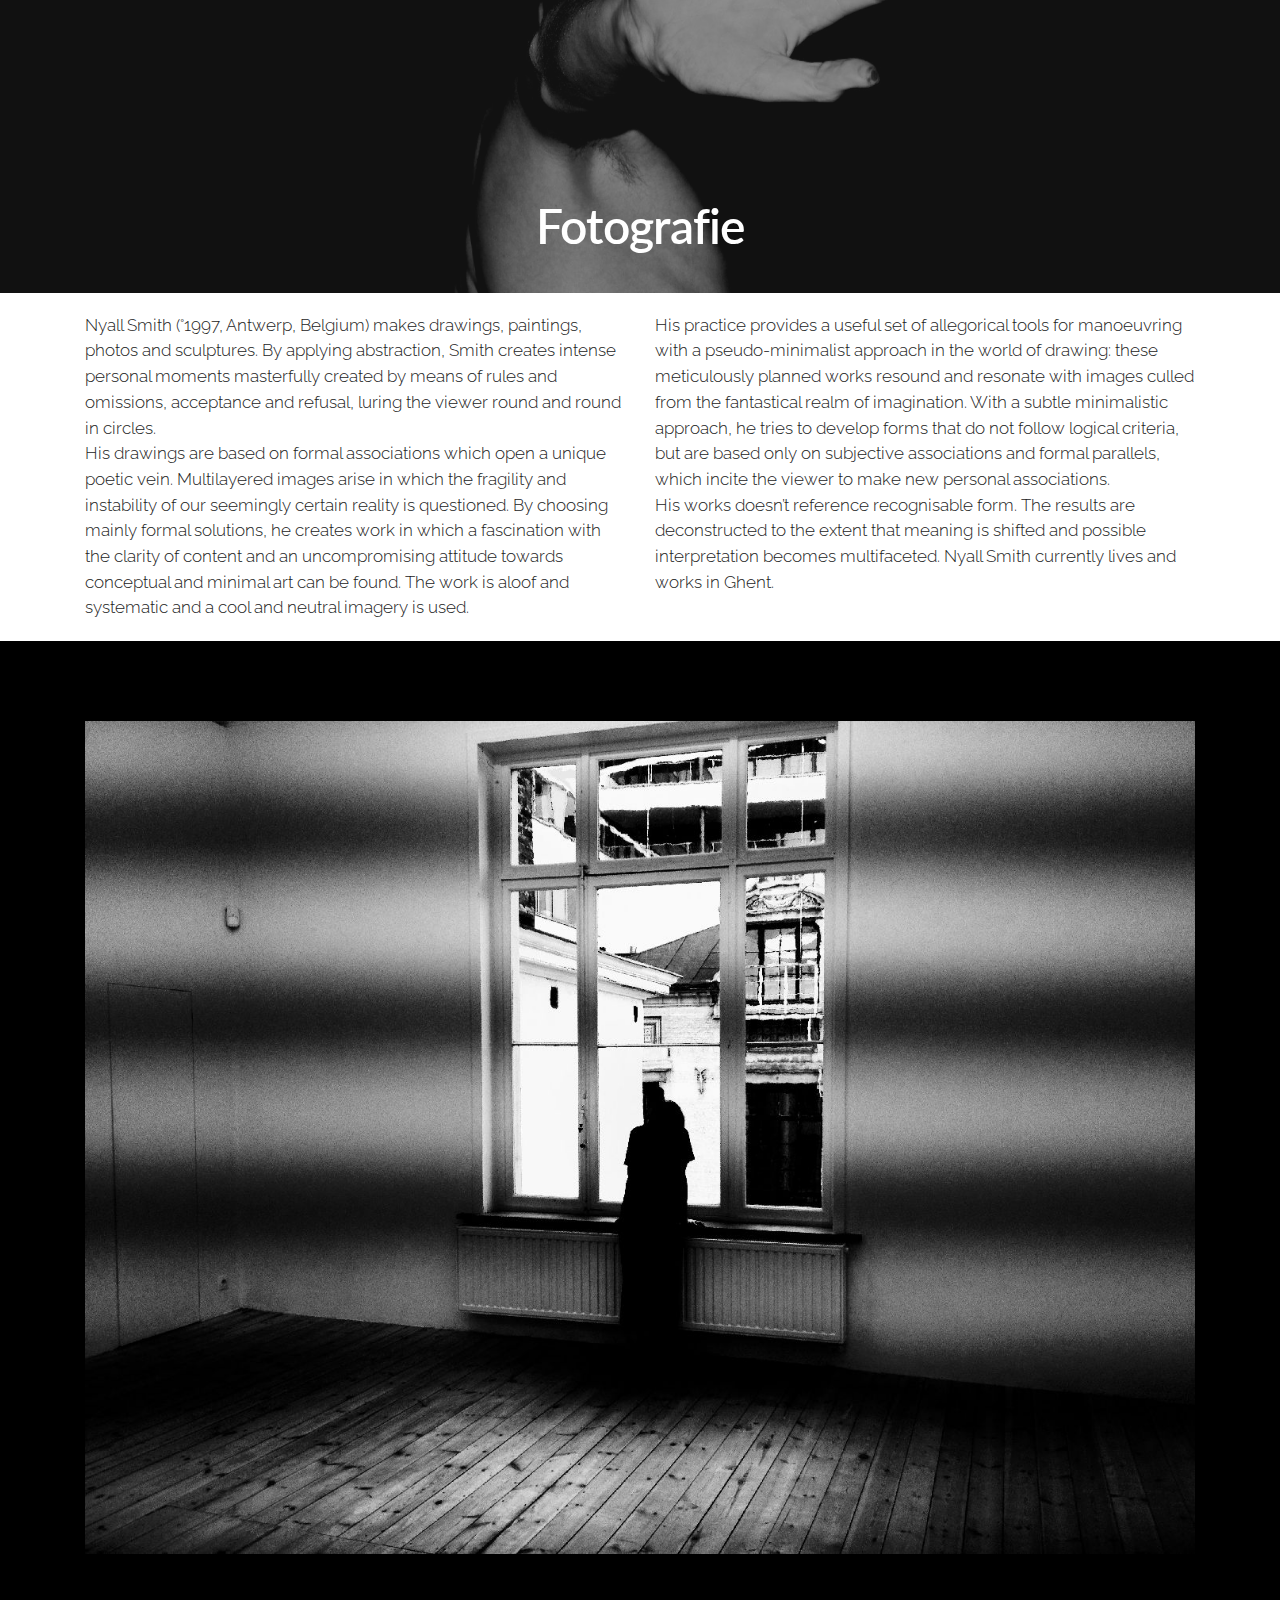
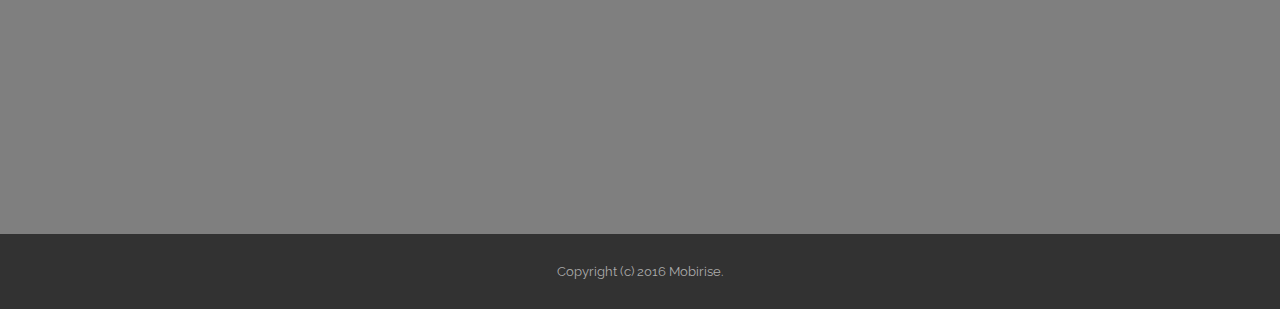
==== index.html @ a3cd79c3 "create github pages" ====
<!DOCTYPE html>
<html>
<head>
  <!-- Site made with Mobirise Website Builder v4.4.1, https://mobirise.com -->
  <meta charset="UTF-8">
  <meta http-equiv="X-UA-Compatible" content="IE=edge">
  <meta name="generator" content="Mobirise v4.4.1, mobirise.com">
  <meta name="viewport" content="width=device-width, initial-scale=1">
  <link rel="shortcut icon" href="assets/images/logo.png" type="image/x-icon">
  <meta name="description" content="">
  
  <link rel="stylesheet" href="https://fonts.googleapis.com/css?family=Montserrat:400,700">
  <link rel="stylesheet" href="https://fonts.googleapis.com/css?family=Raleway:100,100i,200,200i,300,300i,400,400i,500,500i,600,600i,700,700i,800,800i,900,900i">
  <link rel="stylesheet" href="https://fonts.googleapis.com/css?family=Lora:400,700,400italic,700italic&subset=latin">
  <link rel="stylesheet" href="assets/bootstrap-material-design-font/css/material.css">
  <link rel="stylesheet" href="assets/tether/tether.min.css">
  <link rel="stylesheet" href="assets/bootstrap/css/bootstrap.min.css">
  <link rel="stylesheet" href="assets/animate.css/animate.min.css">
  <link rel="stylesheet" href="assets/theme/css/style.css">
  <link rel="stylesheet" href="assets/mobirise/css/mbr-additional.css" type="text/css">
  
  
  
</head>
<body>
<section class="mbr-section article mbr-parallax-background" id="msg-box8-3" data-rv-view="10" style="background-image: url(assets/images/img-2137-2000x1333-23.jpg); padding-top: 200px; padding-bottom: 40px;">

    <div class="mbr-overlay" style="opacity: 0.5; background-color: rgb(34, 34, 34);">
    </div>
    <div class="container">
        <div class="row">
            <div class="col-md-8 col-md-offset-2 text-xs-center">
                <h3 class="mbr-section-title display-2">Fotografie</h3>
                <div class="lead"></div>
                
            </div>
        </div>
    </div>

</section>

<section class="engine"><a href="https://mobirise.co">Mobirise</a></section><section class="mbr-section article mbr-section__container" id="content6-0" data-rv-view="0" style="background-color: rgb(255, 255, 255); padding-top: 20px; padding-bottom: 20px;">

    <div class="container">
        <div class="row">
            <div class="col-xs-12 col-md-6 lead">Nyall Smith (°1997, Antwerp, Belgium) makes drawings, paintings, photos and sculptures. By applying abstraction, Smith creates intense personal moments masterfully created by means of rules and omissions, acceptance and refusal, luring the viewer round and round in circles.<div>His drawings are based on formal associations which open a unique poetic vein. Multilayered images arise in which the fragility and instability of our seemingly certain reality is questioned. By choosing mainly formal solutions, he creates work in which a fascination with the clarity of content and an uncompromising attitude towards conceptual and minimal art can be found. The work is aloof and systematic and a cool and neutral imagery is used.</div></div>
            <div class="col-xs-12 col-md-6 lead">His practice provides a useful set of allegorical tools for manoeuvring with a pseudo-minimalist approach in the world of drawing: these meticulously planned works resound and resonate with images culled from the fantastical realm of imagination. With a subtle minimalistic approach, he tries to develop forms that do not follow logical criteria, but are based only on subjective associations and formal parallels, which incite the viewer to make new personal associations.<div>His works doesn’t reference recognisable form. The results are deconstructed to the extent that meaning is shifted and possible interpretation becomes multifaceted. Nyall Smith currently lives and works in Ghent.</div></div>
        </div>
    </div>

</section>

<section class="mbr-section mbr-section__container" id="image2-5" data-rv-view="13" style="background-color: rgb(0, 0, 0); padding-top: 80px; padding-bottom: 80px;">
    <div class="container">
        <div class="row">
            <div class="col-xs-12">
                <figure class="mbr-figure">
                    <div><img src="assets/images/img-3859-1400x1050-31.jpg"></div>

                    

                </figure>
            </div>
        </div>
    </div>
</section>

<section class="mbr-section mbr-section-hero mbr-section-full" id="header4-a" data-bg-video="https://www.youtube.com/watch?v=uNCr7NdOJgw" data-rv-view="2">

    <div class="mbr-overlay" style="opacity: 0.5; background-color: rgb(0, 0, 0);"></div>

    <div class="mbr-table-cell">

        <div class="container">
            <div class="row">
                <div class="mbr-section col-md-10 col-md-offset-2 text-xs-right">

                    <h1 class="mbr-section-title display-1">VIDEO BACKGROUND</h1>
                    <p class="mbr-section-lead lead">Intro with background video and color overlay. Text and buttons are aligned to right. Mobirise helps you cut down development time by providing you with a flexible website editor with a drag and drop interface.</p>
                    
                </div>
            </div>
        </div>
    </div>

    

</section>

<section class="mbr-section mbr-section-hero mbr-section-full mbr-parallax-background" id="header1-9" data-rv-view="7" style="background-image: url(assets/images/two-sides-to-the-story-1-grootretouch-2000x1602-90.jpg);">

    <div class="mbr-overlay" style="opacity: 0.5; background-color: rgb(0, 0, 0);"></div>

    <div class="mbr-table-cell">

        <div class="container">
            <div class="row">
                <div class="mbr-section col-md-10">

                    <h1 class="mbr-section-title display-1">Nyall Smith</h1>
                    <p class="mbr-section-lead lead">MIXED MEDIA</p>
                    
                </div>
            </div>
        </div>
    </div>

    

</section>

<footer class="mbr-small-footer mbr-section mbr-section-nopadding" id="footer1-2" data-rv-view="5" style="background-color: rgb(50, 50, 50); padding-top: 1.75rem; padding-bottom: 1.75rem;">
    
    <div class="container text-xs-center">
        <p>Copyright (c) 2016 Mobirise.</p>
    </div>
</footer>


  <script src="assets/web/assets/jquery/jquery.min.js"></script>
  <script src="assets/tether/tether.min.js"></script>
  <script src="assets/bootstrap/js/bootstrap.min.js"></script>
  <script src="assets/smooth-scroll/smooth-scroll.js"></script>
  <script src="assets/jquery-mb-ytplayer/jquery.mb.ytplayer.min.js"></script>
  <script src="assets/jarallax/jarallax.js"></script>
  <script src="assets/viewport-checker/jquery.viewportchecker.js"></script>
  <script src="assets/theme/js/script.js"></script>
  
  
  <input name="animation" type="hidden">
  </body>
</html>
---- assets/bootstrap-material-design-font/css/material.css ----
@font-face {
  font-family: 'Material-Design-Icons';
  src: url('../fonts/Material-Design-Icons.eot?3ocs8m');
  src: url('../fonts/Material-Design-Icons.eot?#iefix3ocs8m') format('embedded-opentype'), url('../fonts/Material-Design-Icons.woff?3ocs8m') format('woff'), url('../fonts/Material-Design-Icons.ttf?3ocs8m') format('truetype'), url('../fonts/Material-Design-Icons.svg?3ocs8m#Material-Design-Icons') format('svg');
  font-weight: normal;
  font-style: normal;
}
[class^="mdi-"],
[class*="mdi-"] {
  speak: none;
  display: inline-block;
  font-style: normal;
  font-variant:normal;
  font-weight:normal;
  /*font-size:24px;*/
  line-height:1;
  font-family:'Material-Design-Icons' !important;
  text-rendering: auto;
  
  -webkit-font-smoothing: antialiased;
  -moz-osx-font-smoothing: grayscale;
  -webkit-transform: translate(0, 0);
      -ms-transform: translate(0, 0);
          transform: translate(0, 0);
}
[class^="mdi-"]:before,
[class*="mdi-"]:before {
  display: inline-block;
  speak: none;
  text-decoration: inherit;
}
[class^="mdi-"].pull-left,
[class*="mdi-"].pull-left {
  margin-right: .3em;
}
[class^="mdi-"].pull-right,
[class*="mdi-"].pull-right {
  margin-left: .3em;
}
[class^="mdi-"].mdi-lg:before,
[class*="mdi-"].mdi-lg:before,
[class^="mdi-"].mdi-lg:after,
[class*="mdi-"].mdi-lg:after {
  font-size: 1.33333333em;
  line-height: 0.75em;
  vertical-align: -15%;
}
[class^="mdi-"].mdi-2x:before,
[class*="mdi-"].mdi-2x:before,
[class^="mdi-"].mdi-2x:after,
[class*="mdi-"].mdi-2x:after {
  font-size: 2em;
}
[class^="mdi-"].mdi-3x:before,
[class*="mdi-"].mdi-3x:before,
[class^="mdi-"].mdi-3x:after,
[class*="mdi-"].mdi-3x:after {
  font-size: 3em;
}
[class^="mdi-"].mdi-4x:before,
[class*="mdi-"].mdi-4x:before,
[class^="mdi-"].mdi-4x:after,
[class*="mdi-"].mdi-4x:after {
  font-size: 4em;
}
[class^="mdi-"].mdi-5x:before,
[class*="mdi-"].mdi-5x:before,
[class^="mdi-"].mdi-5x:after,
[class*="mdi-"].mdi-5x:after {
  font-size: 5em;
}
[class^="mdi-device-signal-cellular-"]:after,
[class^="mdi-device-battery-"]:after,
[class^="mdi-device-battery-charging-"]:after,
[class^="mdi-device-signal-cellular-connected-no-internet-"]:after,
[class^="mdi-device-signal-wifi-"]:after,
[class^="mdi-device-signal-wifi-statusbar-not-connected"]:after,
.mdi-device-network-wifi:after {
  opacity: .3;
  position: absolute;
  left: 0;
  top: 0;
  z-index: 1;
  display: inline-block;
  speak: none;
  text-decoration: inherit;
}
[class^="mdi-device-signal-cellular-"]:after {
  content: "\e758";
}
[class^="mdi-device-battery-"]:after {
  content: "\e735";
}
[class^="mdi-device-battery-charging-"]:after {
  content: "\e733";
}
[class^="mdi-device-signal-cellular-connected-no-internet-"]:after {
  content: "\e75d";
}
[class^="mdi-device-signal-wifi-"]:after,
.mdi-device-network-wifi:after {
  content: "\e765";
}
[class^="mdi-device-signal-wifi-statusbasr-not-connected"]:after {
  content: "\e8f7";
}
.mdi-device-signal-cellular-off:after,
.mdi-device-signal-cellular-null:after,
.mdi-device-signal-cellular-no-sim:after,
.mdi-device-signal-wifi-off:after,
.mdi-device-signal-wifi-4-bar:after,
.mdi-device-signal-cellular-4-bar:after,
.mdi-device-battery-alert:after,
.mdi-device-signal-cellular-connected-no-internet-4-bar:after,
.mdi-device-battery-std:after,
.mdi-device-battery-full .mdi-device-battery-unknown:after {
  content: "";
}
.mdi-fw {
  width: 1.28571429em;
  text-align: center;
}
.mdi-ul {
  padding-left: 0;
  margin-left: 2.14285714em;
  list-style-type: none;
}
.mdi-ul > li {
  position: relative;
}
.mdi-li {
  position: absolute;
  left: -2.14285714em;
  width: 2.14285714em;
  top: 0.14285714em;
  text-align: center;
}
.mdi-li.mdi-lg {
  left: -1.85714286em;
}
.mdi-border {
  padding: .2em .25em .15em;
  border: solid 0.08em #eeeeee;
  border-radius: .1em;
}
.mdi-spin {
  -webkit-animation: mdi-spin 2s infinite linear;
  animation: mdi-spin 2s infinite linear;
  -webkit-transform-origin: 50% 50%;
  -ms-transform-origin: 50% 50%;
      transform-origin: 50% 50%;
}
.mdi-pulse {
  -webkit-animation: mdi-spin 1s steps(8) infinite;
  animation: mdi-spin 1s steps(8) infinite;
  -webkit-transform-origin: 50% 50%;
  -ms-transform-origin: 50% 50%;
      transform-origin: 50% 50%;
}
@-webkit-keyframes mdi-spin {
  0% {
    -webkit-transform: rotate(0deg);
    transform: rotate(0deg);
  }
  100% {
    -webkit-transform: rotate(359deg);
    transform: rotate(359deg);
  }
}
@keyframes mdi-spin {
  0% {
    -webkit-transform: rotate(0deg);
    transform: rotate(0deg);
  }
  100% {
    -webkit-transform: rotate(359deg);
    transform: rotate(359deg);
  }
}
.mdi-rotate-90 {
  filter: progid:DXImageTransform.Microsoft.BasicImage(rotation=1);
  -webkit-transform: rotate(90deg);
  -ms-transform: rotate(90deg);
  transform: rotate(90deg);
}
.mdi-rotate-180 {
  filter: progid:DXImageTransform.Microsoft.BasicImage(rotation=2);
  -webkit-transform: rotate(180deg);
  -ms-transform: rotate(180deg);
  transform: rotate(180deg);
}
.mdi-rotate-270 {
  filter: progid:DXImageTransform.Microsoft.BasicImage(rotation=3);
  -webkit-transform: rotate(270deg);
  -ms-transform: rotate(270deg);
  transform: rotate(270deg);
}
.mdi-flip-horizontal {
  filter: progid:DXImageTransform.Microsoft.BasicImage(rotation=0, mirror=1);
  -webkit-transform: scale(-1, 1);
  -ms-transform: scale(-1, 1);
  transform: scale(-1, 1);
}
.mdi-flip-vertical {
  filter: progid:DXImageTransform.Microsoft.BasicImage(rotation=2, mirror=1);
  -webkit-transform: scale(1, -1);
  -ms-transform: scale(1, -1);
  transform: scale(1, -1);
}
:root .mdi-rotate-90,
:root .mdi-rotate-180,
:root .mdi-rotate-270,
:root .mdi-flip-horizontal,
:root .mdi-flip-vertical {
  -webkit-filter: none;
          filter: none;
}
.mdi-stack {
  position: relative;
  display: inline-block;
  width: 2em;
  height: 2em;
  line-height: 2em;
  vertical-align: middle;
}
.mdi-stack-1x,
.mdi-stack-2x {
  position: absolute;
  left: 0;
  width: 100%;
  text-align: center;
}
.mdi-stack-1x {
  line-height: inherit;
}
.mdi-stack-2x {
  font-size: 2em;
}
.mdi-inverse {
  color: #ffffff;
}
/* Start Icons */
.mdi-action-3d-rotation:before {
  content: "\e600";
}
.mdi-action-accessibility:before {
  content: "\e601";
}
.mdi-action-account-balance-wallet:before {
  content: "\e602";
}
.mdi-action-account-balance:before {
  content: "\e603";
}
.mdi-action-account-box:before {
  content: "\e604";
}
.mdi-action-account-child:before {
  content: "\e605";
}
.mdi-action-account-circle:before {
  content: "\e606";
}
.mdi-action-add-shopping-cart:before {
  content: "\e607";
}
.mdi-action-alarm-add:before {
  content: "\e608";
}
.mdi-action-alarm-off:before {
  content: "\e609";
}
.mdi-action-alarm-on:before {
  content: "\e60a";
}
.mdi-action-alarm:before {
  content: "\e60b";
}
.mdi-action-android:before {
  content: "\e60c";
}
.mdi-action-announcement:before {
  content: "\e60d";
}
.mdi-action-aspect-ratio:before {
  content: "\e60e";
}
.mdi-action-assessment:before {
  content: "\e60f";
}
.mdi-action-assignment-ind:before {
  content: "\e610";
}
.mdi-action-assignment-late:before {
  content: "\e611";
}
.mdi-action-assignment-return:before {
  content: "\e612";
}
.mdi-action-assignment-returned:before {
  content: "\e613";
}
.mdi-action-assignment-turned-in:before {
  content: "\e614";
}
.mdi-action-assignment:before {
  content: "\e615";
}
.mdi-action-autorenew:before {
  content: "\e616";
}
.mdi-action-backup:before {
  content: "\e617";
}
.mdi-action-book:before {
  content: "\e618";
}
.mdi-action-bookmark-outline:before {
  content: "\e619";
}
.mdi-action-bookmark:before {
  content: "\e61a";
}
.mdi-action-bug-report:before {
  content: "\e61b";
}
.mdi-action-cached:before {
  content: "\e61c";
}
.mdi-action-check-circle:before {
  content: "\e61d";
}
.mdi-action-class:before {
  content: "\e61e";
}
.mdi-action-credit-card:before {
  content: "\e61f";
}
.mdi-action-dashboard:before {
  content: "\e620";
}
.mdi-action-delete:before {
  content: "\e621";
}
.mdi-action-description:before {
  content: "\e622";
}
.mdi-action-dns:before {
  content: "\e623";
}
.mdi-action-done-all:before {
  content: "\e624";
}
.mdi-action-done:before {
  content: "\e625";
}
.mdi-action-event:before {
  content: "\e626";
}
.mdi-action-exit-to-app:before {
  content: "\e627";
}
.mdi-action-explore:before {
  content: "\e628";
}
.mdi-action-extension:before {
  content: "\e629";
}
.mdi-action-face-unlock:before {
  content: "\e62a";
}
.mdi-action-favorite-outline:before {
  content: "\e62b";
}
.mdi-action-favorite:before {
  content: "\e62c";
}
.mdi-action-find-in-page:before {
  content: "\e62d";
}
.mdi-action-find-replace:before {
  content: "\e62e";
}
.mdi-action-flip-to-back:before {
  content: "\e62f";
}
.mdi-action-flip-to-front:before {
  content: "\e630";
}
.mdi-action-get-app:before {
  content: "\e631";
}
.mdi-action-grade:before {
  content: "\e632";
}
.mdi-action-group-work:before {
  content: "\e633";
}
.mdi-action-help:before {
  content: "\e634";
}
.mdi-action-highlight-remove:before {
  content: "\e635";
}
.mdi-action-history:before {
  content: "\e636";
}
.mdi-action-home:before {
  content: "\e637";
}
.mdi-action-https:before {
  content: "\e638";
}
.mdi-action-info-outline:before {
  content: "\e639";
}
.mdi-action-info:before {
  content: "\e63a";
}
.mdi-action-input:before {
  content: "\e63b";
}
.mdi-action-invert-colors:before {
  content: "\e63c";
}
.mdi-action-label-outline:before {
  content: "\e63d";
}
.mdi-action-label:before {
  content: "\e63e";
}
.mdi-action-language:before {
  content: "\e63f";
}
.mdi-action-launch:before {
  content: "\e640";
}
.mdi-action-list:before {
  content: "\e641";
}
.mdi-action-lock-open:before {
  content: "\e642";
}
.mdi-action-lock-outline:before {
  content: "\e643";
}
.mdi-action-lock:before {
  content: "\e644";
}
.mdi-action-loyalty:before {
  content: "\e645";
}
.mdi-action-markunread-mailbox:before {
  content: "\e646";
}
.mdi-action-note-add:before {
  content: "\e647";
}
.mdi-action-open-in-browser:before {
  content: "\e648";
}
.mdi-action-open-in-new:before {
  content: "\e649";
}
.mdi-action-open-with:before {
  content: "\e64a";
}
.mdi-action-pageview:before {
  content: "\e64b";
}
.mdi-action-payment:before {
  content: "\e64c";
}
.mdi-action-perm-camera-mic:before {
  content: "\e64d";
}
.mdi-action-perm-contact-cal:before {
  content: "\e64e";
}
.mdi-action-perm-data-setting:before {
  content: "\e64f";
}
.mdi-action-perm-device-info:before {
  content: "\e650";
}
.mdi-action-perm-identity:before {
  content: "\e651";
}
.mdi-action-perm-media:before {
  content: "\e652";
}
.mdi-action-perm-phone-msg:before {
  content: "\e653";
}
.mdi-action-perm-scan-wifi:before {
  content: "\e654";
}
.mdi-action-picture-in-picture:before {
  content: "\e655";
}
.mdi-action-polymer:before {
  content: "\e656";
}
.mdi-action-print:before {
  content: "\e657";
}
.mdi-action-query-builder:before {
  content: "\e658";
}
.mdi-action-question-answer:before {
  content: "\e659";
}
.mdi-action-receipt:before {
  content: "\e65a";
}
.mdi-action-redeem:before {
  content: "\e65b";
}
.mdi-action-reorder:before {
  content: "\e65c";
}
.mdi-action-report-problem:before {
  content: "\e65d";
}
.mdi-action-restore:before {
  content: "\e65e";
}
.mdi-action-room:before {
  content: "\e65f";
}
.mdi-action-schedule:before {
  content: "\e660";
}
.mdi-action-search:before {
  content: "\e661";
}
.mdi-action-settings-applications:before {
  content: "\e662";
}
.mdi-action-settings-backup-restore:before {
  content: "\e663";
}
.mdi-action-settings-bluetooth:before {
  content: "\e664";
}
.mdi-action-settings-cell:before {
  content: "\e665";
}
.mdi-action-settings-display:before {
  content: "\e666";
}
.mdi-action-settings-ethernet:before {
  content: "\e667";
}
.mdi-action-settings-input-antenna:before {
  content: "\e668";
}
.mdi-action-settings-input-component:before {
  content: "\e669";
}
.mdi-action-settings-input-composite:before {
  content: "\e66a";
}
.mdi-action-settings-input-hdmi:before {
  content: "\e66b";
}
.mdi-action-settings-input-svideo:before {
  content: "\e66c";
}
.mdi-action-settings-overscan:before {
  content: "\e66d";
}
.mdi-action-settings-phone:before {
  content: "\e66e";
}
.mdi-action-settings-power:before {
  content: "\e66f";
}
.mdi-action-settings-remote:before {
  content: "\e670";
}
.mdi-action-settings-voice:before {
  content: "\e671";
}
.mdi-action-settings:before {
  content: "\e672";
}
.mdi-action-shop-two:before {
  content: "\e673";
}
.mdi-action-shop:before {
  content: "\e674";
}
.mdi-action-shopping-basket:before {
  content: "\e675";
}
.mdi-action-shopping-cart:before {
  content: "\e676";
}
.mdi-action-speaker-notes:before {
  content: "\e677";
}
.mdi-action-spellcheck:before {
  content: "\e678";
}
.mdi-action-star-rate:before {
  content: "\e679";
}
.mdi-action-stars:before {
  content: "\e67a";
}
.mdi-action-store:before {
  content: "\e67b";
}
.mdi-action-subject:before {
  content: "\e67c";
}
.mdi-action-supervisor-account:before {
  content: "\e67d";
}
.mdi-action-swap-horiz:before {
  content: "\e67e";
}
.mdi-action-swap-vert-circle:before {
  content: "\e67f";
}
.mdi-action-swap-vert:before {
  content: "\e680";
}
.mdi-action-system-update-tv:before {
  content: "\e681";
}
.mdi-action-tab-unselected:before {
  content: "\e682";
}
.mdi-action-tab:before {
  content: "\e683";
}
.mdi-action-theaters:before {
  content: "\e684";
}
.mdi-action-thumb-down:before {
  content: "\e685";
}
.mdi-action-thumb-up:before {
  content: "\e686";
}
.mdi-action-thumbs-up-down:before {
  content: "\e687";
}
.mdi-action-toc:before {
  content: "\e688";
}
.mdi-action-today:before {
  content: "\e689";
}
.mdi-action-track-changes:before {
  content: "\e68a";
}
.mdi-action-translate:before {
  content: "\e68b";
}
.mdi-action-trending-down:before {
  content: "\e68c";
}
.mdi-action-trending-neutral:before {
  content: "\e68d";
}
.mdi-action-trending-up:before {
  content: "\e68e";
}
.mdi-action-turned-in-not:before {
  content: "\e68f";
}
.mdi-action-turned-in:before {
  content: "\e690";
}
.mdi-action-verified-user:before {
  content: "\e691";
}
.mdi-action-view-agenda:before {
  content: "\e692";
}
.mdi-action-view-array:before {
  content: "\e693";
}
.mdi-action-view-carousel:before {
  content: "\e694";
}
.mdi-action-view-column:before {
  content: "\e695";
}
.mdi-action-view-day:before {
  content: "\e696";
}
.mdi-action-view-headline:before {
  content: "\e697";
}
.mdi-action-view-list:before {
  content: "\e698";
}
.mdi-action-view-module:before {
  content: "\e699";
}
.mdi-action-view-quilt:before {
  content: "\e69a";
}
.mdi-action-view-stream:before {
  content: "\e69b";
}
.mdi-action-view-week:before {
  content: "\e69c";
}
.mdi-action-visibility-off:before {
  content: "\e69d";
}
.mdi-action-visibility:before {
  content: "\e69e";
}
.mdi-action-wallet-giftcard:before {
  content: "\e69f";
}
.mdi-action-wallet-membership:before {
  content: "\e6a0";
}
.mdi-action-wallet-travel:before {
  content: "\e6a1";
}
.mdi-action-work:before {
  content: "\e6a2";
}
.mdi-alert-error:before {
  content: "\e6a3";
}
.mdi-alert-warning:before {
  content: "\e6a4";
}
.mdi-av-album:before {
  content: "\e6a5";
}
.mdi-av-closed-caption:before {
  content: "\e6a6";
}
.mdi-av-equalizer:before {
  content: "\e6a7";
}
.mdi-av-explicit:before {
  content: "\e6a8";
}
.mdi-av-fast-forward:before {
  content: "\e6a9";
}
.mdi-av-fast-rewind:before {
  content: "\e6aa";
}
.mdi-av-games:before {
  content: "\e6ab";
}
.mdi-av-hearing:before {
  content: "\e6ac";
}
.mdi-av-high-quality:before {
  content: "\e6ad";
}
.mdi-av-loop:before {
  content: "\e6ae";
}
.mdi-av-mic-none:before {
  content: "\e6af";
}
.mdi-av-mic-off:before {
  content: "\e6b0";
}
.mdi-av-mic:before {
  content: "\e6b1";
}
.mdi-av-movie:before {
  content: "\e6b2";
}
.mdi-av-my-library-add:before {
  content: "\e6b3";
}
.mdi-av-my-library-books:before {
  content: "\e6b4";
}
.mdi-av-my-library-music:before {
  content: "\e6b5";
}
.mdi-av-new-releases:before {
  content: "\e6b6";
}
.mdi-av-not-interested:before {
  content: "\e6b7";
}
.mdi-av-pause-circle-fill:before {
  content: "\e6b8";
}
.mdi-av-pause-circle-outline:before {
  content: "\e6b9";
}
.mdi-av-pause:before {
  content: "\e6ba";
}
.mdi-av-play-arrow:before {
  content: "\e6bb";
}
.mdi-av-play-circle-fill:before {
  content: "\e6bc";
}
.mdi-av-play-circle-outline:before {
  content: "\e6bd";
}
.mdi-av-play-shopping-bag:before {
  content: "\e6be";
}
.mdi-av-playlist-add:before {
  content: "\e6bf";
}
.mdi-av-queue-music:before {
  content: "\e6c0";
}
.mdi-av-queue:before {
  content: "\e6c1";
}
.mdi-av-radio:before {
  content: "\e6c2";
}
.mdi-av-recent-actors:before {
  content: "\e6c3";
}
.mdi-av-repeat-one:before {
  content: "\e6c4";
}
.mdi-av-repeat:before {
  content: "\e6c5";
}
.mdi-av-replay:before {
  content: "\e6c6";
}
.mdi-av-shuffle:before {
  content: "\e6c7";
}
.mdi-av-skip-next:before {
  content: "\e6c8";
}
.mdi-av-skip-previous:before {
  content: "\e6c9";
}
.mdi-av-snooze:before {
  content: "\e6ca";
}
.mdi-av-stop:before {
  content: "\e6cb";
}
.mdi-av-subtitles:before {
  content: "\e6cc";
}
.mdi-av-surround-sound:before {
  content: "\e6cd";
}
.mdi-av-timer:before {
  content: "\e6ce";
}
.mdi-av-video-collection:before {
  content: "\e6cf";
}
.mdi-av-videocam-off:before {
  content: "\e6d0";
}
.mdi-av-videocam:before {
  content: "\e6d1";
}
.mdi-av-volume-down:before {
  content: "\e6d2";
}
.mdi-av-volume-mute:before {
  content: "\e6d3";
}
.mdi-av-volume-off:before {
  content: "\e6d4";
}
.mdi-av-volume-up:before {
  content: "\e6d5";
}
.mdi-av-web:before {
  content: "\e6d6";
}
.mdi-communication-business:before {
  content: "\e6d7";
}
.mdi-communication-call-end:before {
  content: "\e6d8";
}
.mdi-communication-call-made:before {
  content: "\e6d9";
}
.mdi-communication-call-merge:before {
  content: "\e6da";
}
.mdi-communication-call-missed:before {
  content: "\e6db";
}
.mdi-communication-call-received:before {
  content: "\e6dc";
}
.mdi-communication-call-split:before {
  content: "\e6dd";
}
.mdi-communication-call:before {
  content: "\e6de";
}
.mdi-communication-chat:before {
  content: "\e6df";
}
.mdi-communication-clear-all:before {
  content: "\e6e0";
}
.mdi-communication-comment:before {
  content: "\e6e1";
}
.mdi-communication-contacts:before {
  content: "\e6e2";
}
.mdi-communication-dialer-sip:before {
  content: "\e6e3";
}
.mdi-communication-dialpad:before {
  content: "\e6e4";
}
.mdi-communication-dnd-on:before {
  content: "\e6e5";
}
.mdi-communication-email:before {
  content: "\e6e6";
}
.mdi-communication-forum:before {
  content: "\e6e7";
}
.mdi-communication-import-export:before {
  content: "\e6e8";
}
.mdi-communication-invert-colors-off:before {
  content: "\e6e9";
}
.mdi-communication-invert-colors-on:before {
  content: "\e6ea";
}
.mdi-communication-live-help:before {
  content: "\e6eb";
}
.mdi-communication-location-off:before {
  content: "\e6ec";
}
.mdi-communication-location-on:before {
  content: "\e6ed";
}
.mdi-communication-message:before {
  content: "\e6ee";
}
.mdi-communication-messenger:before {
  content: "\e6ef";
}
.mdi-communication-no-sim:before {
  content: "\e6f0";
}
.mdi-communication-phone:before {
  content: "\e6f1";
}
.mdi-communication-portable-wifi-off:before {
  content: "\e6f2";
}
.mdi-communication-quick-contacts-dialer:before {
  content: "\e6f3";
}
.mdi-communication-quick-contacts-mail:before {
  content: "\e6f4";
}
.mdi-communication-ring-volume:before {
  content: "\e6f5";
}
.mdi-communication-stay-current-landscape:before {
  content: "\e6f6";
}
.mdi-communication-stay-current-portrait:before {
  content: "\e6f7";
}
.mdi-communication-stay-primary-landscape:before {
  content: "\e6f8";
}
.mdi-communication-stay-primary-portrait:before {
  content: "\e6f9";
}
.mdi-communication-swap-calls:before {
  content: "\e6fa";
}
.mdi-communication-textsms:before {
  content: "\e6fb";
}
.mdi-communication-voicemail:before {
  content: "\e6fc";
}
.mdi-communication-vpn-key:before {
  content: "\e6fd";
}
.mdi-content-add-box:before {
  content: "\e6fe";
}
.mdi-content-add-circle-outline:before {
  content: "\e6ff";
}
.mdi-content-add-circle:before {
  content: "\e700";
}
.mdi-content-add:before {
  content: "\e701";
}
.mdi-content-archive:before {
  content: "\e702";
}
.mdi-content-backspace:before {
  content: "\e703";
}
.mdi-content-block:before {
  content: "\e704";
}
.mdi-content-clear:before {
  content: "\e705";
}
.mdi-content-content-copy:before {
  content: "\e706";
}
.mdi-content-content-cut:before {
  content: "\e707";
}
.mdi-content-content-paste:before {
  content: "\e708";
}
.mdi-content-create:before {
  content: "\e709";
}
.mdi-content-drafts:before {
  content: "\e70a";
}
.mdi-content-filter-list:before {
  content: "\e70b";
}
.mdi-content-flag:before {
  content: "\e70c";
}
.mdi-content-forward:before {
  content: "\e70d";
}
.mdi-content-gesture:before {
  content: "\e70e";
}
.mdi-content-inbox:before {
  content: "\e70f";
}
.mdi-content-link:before {
  content: "\e710";
}
.mdi-content-mail:before {
  content: "\e711";
}
.mdi-content-markunread:before {
  content: "\e712";
}
.mdi-content-redo:before {
  content: "\e713";
}
.mdi-content-remove-circle-outline:before {
  content: "\e714";
}
.mdi-content-remove-circle:before {
  content: "\e715";
}
.mdi-content-remove:before {
  content: "\e716";
}
.mdi-content-reply-all:before {
  content: "\e717";
}
.mdi-content-reply:before {
  content: "\e718";
}
.mdi-content-report:before {
  content: "\e719";
}
.mdi-content-save:before {
  content: "\e71a";
}
.mdi-content-select-all:before {
  content: "\e71b";
}
.mdi-content-send:before {
  content: "\e71c";
}
.mdi-content-sort:before {
  content: "\e71d";
}
.mdi-content-text-format:before {
  content: "\e71e";
}
.mdi-content-undo:before {
  content: "\e71f";
}
.mdi-editor-attach-file:before {
  content: "\e776";
}
.mdi-editor-attach-money:before {
  content: "\e777";
}
.mdi-editor-border-all:before {
  content: "\e778";
}
.mdi-editor-border-bottom:before {
  content: "\e779";
}
.mdi-editor-border-clear:before {
  content: "\e77a";
}
.mdi-editor-border-color:before {
  content: "\e77b";
}
.mdi-editor-border-horizontal:before {
  content: "\e77c";
}
.mdi-editor-border-inner:before {
  content: "\e77d";
}
.mdi-editor-border-left:before {
  content: "\e77e";
}
.mdi-editor-border-outer:before {
  content: "\e77f";
}
.mdi-editor-border-right:before {
  content: "\e780";
}
.mdi-editor-border-style:before {
  content: "\e781";
}
.mdi-editor-border-top:before {
  content: "\e782";
}
.mdi-editor-border-vertical:before {
  content: "\e783";
}
.mdi-editor-format-align-center:before {
  content: "\e784";
}
.mdi-editor-format-align-justify:before {
  content: "\e785";
}
.mdi-editor-format-align-left:before {
  content: "\e786";
}
.mdi-editor-format-align-right:before {
  content: "\e787";
}
.mdi-editor-format-bold:before {
  content: "\e788";
}
.mdi-editor-format-clear:before {
  content: "\e789";
}
.mdi-editor-format-color-fill:before {
  content: "\e78a";
}
.mdi-editor-format-color-reset:before {
  content: "\e78b";
}
.mdi-editor-format-color-text:before {
  content: "\e78c";
}
.mdi-editor-format-indent-decrease:before {
  content: "\e78d";
}
.mdi-editor-format-indent-increase:before {
  content: "\e78e";
}
.mdi-editor-format-italic:before {
  content: "\e78f";
}
.mdi-editor-format-line-spacing:before {
  content: "\e790";
}
.mdi-editor-format-list-bulleted:before {
  content: "\e791";
}
.mdi-editor-format-list-numbered:before {
  content: "\e792";
}
.mdi-editor-format-paint:before {
  content: "\e793";
}
.mdi-editor-format-quote:before {
  content: "\e794";
}
.mdi-editor-format-size:before {
  content: "\e795";
}
.mdi-editor-format-strikethrough:before {
  content: "\e796";
}
.mdi-editor-format-textdirection-l-to-r:before {
  content: "\e797";
}
.mdi-editor-format-textdirection-r-to-l:before {
  content: "\e798";
}
.mdi-editor-format-underline:before {
  content: "\e799";
}
.mdi-editor-functions:before {
  content: "\e79a";
}
.mdi-editor-insert-chart:before {
  content: "\e79b";
}
.mdi-editor-insert-comment:before {
  content: "\e79c";
}
.mdi-editor-insert-drive-file:before {
  content: "\e79d";
}
.mdi-editor-insert-emoticon:before {
  content: "\e79e";
}
.mdi-editor-insert-invitation:before {
  content: "\e79f";
}
.mdi-editor-insert-link:before {
  content: "\e7a0";
}
.mdi-editor-insert-photo:before {
  content: "\e7a1";
}
.mdi-editor-merge-type:before {
  content: "\e7a2";
}
.mdi-editor-mode-comment:before {
  content: "\e7a3";
}
.mdi-editor-mode-edit:before {
  content: "\e7a4";
}
.mdi-editor-publish:before {
  content: "\e7a5";
}
.mdi-editor-vertical-align-bottom:before {
  content: "\e7a6";
}
.mdi-editor-vertical-align-center:before {
  content: "\e7a7";
}
.mdi-editor-vertical-align-top:before {
  content: "\e7a8";
}
.mdi-editor-wrap-text:before {
  content: "\e7a9";
}
.mdi-file-attachment:before {
  content: "\e7aa";
}
.mdi-file-cloud-circle:before {
  content: "\e7ab";
}
.mdi-file-cloud-done:before {
  content: "\e7ac";
}
.mdi-file-cloud-download:before {
  content: "\e7ad";
}
.mdi-file-cloud-off:before {
  content: "\e7ae";
}
.mdi-file-cloud-queue:before {
  content: "\e7af";
}
.mdi-file-cloud-upload:before {
  content: "\e7b0";
}
.mdi-file-cloud:before {
  content: "\e7b1";
}
.mdi-file-file-download:before {
  content: "\e7b2";
}
.mdi-file-file-upload:before {
  content: "\e7b3";
}
.mdi-file-folder-open:before {
  content: "\e7b4";
}
.mdi-file-folder-shared:before {
  content: "\e7b5";
}
.mdi-file-folder:before {
  content: "\e7b6";
}
.mdi-device-access-alarm:before {
  content: "\e720";
}
.mdi-device-access-alarms:before {
  content: "\e721";
}
.mdi-device-access-time:before {
  content: "\e722";
}
.mdi-device-add-alarm:before {
  content: "\e723";
}
.mdi-device-airplanemode-off:before {
  content: "\e724";
}
.mdi-device-airplanemode-on:before {
  content: "\e725";
}
.mdi-device-battery-20:before {
  content: "\e726";
}
.mdi-device-battery-30:before {
  content: "\e727";
}
.mdi-device-battery-50:before {
  content: "\e728";
}
.mdi-device-battery-60:before {
  content: "\e729";
}
.mdi-device-battery-80:before {
  content: "\e72a";
}
.mdi-device-battery-90:before {
  content: "\e72b";
}
.mdi-device-battery-alert:before {
  content: "\e72c";
}
.mdi-device-battery-charging-20:before {
  content: "\e72d";
}
.mdi-device-battery-charging-30:before {
  content: "\e72e";
}
.mdi-device-battery-charging-50:before {
  content: "\e72f";
}
.mdi-device-battery-charging-60:before {
  content: "\e730";
}
.mdi-device-battery-charging-80:before {
  content: "\e731";
}
.mdi-device-battery-charging-90:before {
  content: "\e732";
}
.mdi-device-battery-charging-full:before {
  content: "\e733";
}
.mdi-device-battery-full:before {
  content: "\e734";
}
.mdi-device-battery-std:before {
  content: "\e735";
}
.mdi-device-battery-unknown:before {
  content: "\e736";
}
.mdi-device-bluetooth-connected:before {
  content: "\e737";
}
.mdi-device-bluetooth-disabled:before {
  content: "\e738";
}
.mdi-device-bluetooth-searching:before {
  content: "\e739";
}
.mdi-device-bluetooth:before {
  content: "\e73a";
}
.mdi-device-brightness-auto:before {
  content: "\e73b";
}
.mdi-device-brightness-high:before {
  content: "\e73c";
}
.mdi-device-brightness-low:before {
  content: "\e73d";
}
.mdi-device-brightness-medium:before {
  content: "\e73e";
}
.mdi-device-data-usage:before {
  content: "\e73f";
}
.mdi-device-developer-mode:before {
  content: "\e740";
}
.mdi-device-devices:before {
  content: "\e741";
}
.mdi-device-dvr:before {
  content: "\e742";
}
.mdi-device-gps-fixed:before {
  content: "\e743";
}
.mdi-device-gps-not-fixed:before {
  content: "\e744";
}
.mdi-device-gps-off:before {
  content: "\e745";
}
.mdi-device-location-disabled:before {
  content: "\e746";
}
.mdi-device-location-searching:before {
  content: "\e747";
}
.mdi-device-multitrack-audio:before {
  content: "\e748";
}
.mdi-device-network-cell:before {
  content: "\e749";
}
.mdi-device-network-wifi:before {
  content: "\e74a";
}
.mdi-device-nfc:before {
  content: "\e74b";
}
.mdi-device-now-wallpaper:before {
  content: "\e74c";
}
.mdi-device-now-widgets:before {
  content: "\e74d";
}
.mdi-device-screen-lock-landscape:before {
  content: "\e74e";
}
.mdi-device-screen-lock-portrait:before {
  content: "\e74f";
}
.mdi-device-screen-lock-rotation:before {
  content: "\e750";
}
.mdi-device-screen-rotation:before {
  content: "\e751";
}
.mdi-device-sd-storage:before {
  content: "\e752";
}
.mdi-device-settings-system-daydream:before {
  content: "\e753";
}
.mdi-device-signal-cellular-0-bar:before {
  content: "\e754";
}
.mdi-device-signal-cellular-1-bar:before {
  content: "\e755";
}
.mdi-device-signal-cellular-2-bar:before {
  content: "\e756";
}
.mdi-device-signal-cellular-3-bar:before {
  content: "\e757";
}
.mdi-device-signal-cellular-4-bar:before {
  content: "\e758";
}
.mdi-signal-wifi-statusbar-connected-no-internet-after:before {
  content: "\e8f6";
}
.mdi-device-signal-cellular-connected-no-internet-0-bar:before {
  content: "\e759";
}
.mdi-device-signal-cellular-connected-no-internet-1-bar:before {
  content: "\e75a";
}
.mdi-device-signal-cellular-connected-no-internet-2-bar:before {
  content: "\e75b";
}
.mdi-device-signal-cellular-connected-no-internet-3-bar:before {
  content: "\e75c";
}
.mdi-device-signal-cellular-connected-no-internet-4-bar:before {
  content: "\e75d";
}
.mdi-device-signal-cellular-no-sim:before {
  content: "\e75e";
}
.mdi-device-signal-cellular-null:before {
  content: "\e75f";
}
.mdi-device-signal-cellular-off:before {
  content: "\e760";
}
.mdi-device-signal-wifi-0-bar:before {
  content: "\e761";
}
.mdi-device-signal-wifi-1-bar:before {
  content: "\e762";
}
.mdi-device-signal-wifi-2-bar:before {
  content: "\e763";
}
.mdi-device-signal-wifi-3-bar:before {
  content: "\e764";
}
.mdi-device-signal-wifi-4-bar:before {
  content: "\e765";
}
.mdi-device-signal-wifi-off:before {
  content: "\e766";
}
.mdi-device-signal-wifi-statusbar-1-bar:before {
  content: "\e767";
}
.mdi-device-signal-wifi-statusbar-2-bar:before {
  content: "\e768";
}
.mdi-device-signal-wifi-statusbar-3-bar:before {
  content: "\e769";
}
.mdi-device-signal-wifi-statusbar-4-bar:before {
  content: "\e76a";
}
.mdi-device-signal-wifi-statusbar-connected-no-internet-:before {
  content: "\e76b";
}
.mdi-device-signal-wifi-statusbar-connected-no-internet:before {
  content: "\e76f";
}
.mdi-device-signal-wifi-statusbar-connected-no-internet-2:before {
  content: "\e76c";
}
.mdi-device-signal-wifi-statusbar-connected-no-internet-3:before {
  content: "\e76d";
}
.mdi-device-signal-wifi-statusbar-connected-no-internet-4:before {
  content: "\e76e";
}
.mdi-signal-wifi-statusbar-not-connected-after:before {
  content: "\e8f7";
}
.mdi-device-signal-wifi-statusbar-not-connected:before {
  content: "\e770";
}
.mdi-device-signal-wifi-statusbar-null:before {
  content: "\e771";
}
.mdi-device-storage:before {
  content: "\e772";
}
.mdi-device-usb:before {
  content: "\e773";
}
.mdi-device-wifi-lock:before {
  content: "\e774";
}
.mdi-device-wifi-tethering:before {
  content: "\e775";
}
.mdi-hardware-cast-connected:before {
  content: "\e7b7";
}
.mdi-hardware-cast:before {
  content: "\e7b8";
}
.mdi-hardware-computer:before {
  content: "\e7b9";
}
.mdi-hardware-desktop-mac:before {
  content: "\e7ba";
}
.mdi-hardware-desktop-windows:before {
  content: "\e7bb";
}
.mdi-hardware-dock:before {
  content: "\e7bc";
}
.mdi-hardware-gamepad:before {
  content: "\e7bd";
}
.mdi-hardware-headset-mic:before {
  content: "\e7be";
}
.mdi-hardware-headset:before {
  content: "\e7bf";
}
.mdi-hardware-keyboard-alt:before {
  content: "\e7c0";
}
.mdi-hardware-keyboard-arrow-down:before {
  content: "\e7c1";
}
.mdi-hardware-keyboard-arrow-left:before {
  content: "\e7c2";
}
.mdi-hardware-keyboard-arrow-right:before {
  content: "\e7c3";
}
.mdi-hardware-keyboard-arrow-up:before {
  content: "\e7c4";
}
.mdi-hardware-keyboard-backspace:before {
  content: "\e7c5";
}
.mdi-hardware-keyboard-capslock:before {
  content: "\e7c6";
}
.mdi-hardware-keyboard-control:before {
  content: "\e7c7";
}
.mdi-hardware-keyboard-hide:before {
  content: "\e7c8";
}
.mdi-hardware-keyboard-return:before {
  content: "\e7c9";
}
.mdi-hardware-keyboard-tab:before {
  content: "\e7ca";
}
.mdi-hardware-keyboard-voice:before {
  content: "\e7cb";
}
.mdi-hardware-keyboard:before {
  content: "\e7cc";
}
.mdi-hardware-laptop-chromebook:before {
  content: "\e7cd";
}
.mdi-hardware-laptop-mac:before {
  content: "\e7ce";
}
.mdi-hardware-laptop-windows:before {
  content: "\e7cf";
}
.mdi-hardware-laptop:before {
  content: "\e7d0";
}
.mdi-hardware-memory:before {
  content: "\e7d1";
}
.mdi-hardware-mouse:before {
  content: "\e7d2";
}
.mdi-hardware-phone-android:before {
  content: "\e7d3";
}
.mdi-hardware-phone-iphone:before {
  content: "\e7d4";
}
.mdi-hardware-phonelink-off:before {
  content: "\e7d5";
}
.mdi-hardware-phonelink:before {
  content: "\e7d6";
}
.mdi-hardware-security:before {
  content: "\e7d7";
}
.mdi-hardware-sim-card:before {
  content: "\e7d8";
}
.mdi-hardware-smartphone:before {
  content: "\e7d9";
}
.mdi-hardware-speaker:before {
  content: "\e7da";
}
.mdi-hardware-tablet-android:before {
  content: "\e7db";
}
.mdi-hardware-tablet-mac:before {
  content: "\e7dc";
}
.mdi-hardware-tablet:before {
  content: "\e7dd";
}
.mdi-hardware-tv:before {
  content: "\e7de";
}
.mdi-hardware-watch:before {
  content: "\e7df";
}
.mdi-image-add-to-photos:before {
  content: "\e7e0";
}
.mdi-image-adjust:before {
  content: "\e7e1";
}
.mdi-image-assistant-photo:before {
  content: "\e7e2";
}
.mdi-image-audiotrack:before {
  content: "\e7e3";
}
.mdi-image-blur-circular:before {
  content: "\e7e4";
}
.mdi-image-blur-linear:before {
  content: "\e7e5";
}
.mdi-image-blur-off:before {
  content: "\e7e6";
}
.mdi-image-blur-on:before {
  content: "\e7e7";
}
.mdi-image-brightness-1:before {
  content: "\e7e8";
}
.mdi-image-brightness-2:before {
  content: "\e7e9";
}
.mdi-image-brightness-3:before {
  content: "\e7ea";
}
.mdi-image-brightness-4:before {
  content: "\e7eb";
}
.mdi-image-brightness-5:before {
  content: "\e7ec";
}
.mdi-image-brightness-6:before {
  content: "\e7ed";
}
.mdi-image-brightness-7:before {
  content: "\e7ee";
}
.mdi-image-brush:before {
  content: "\e7ef";
}
.mdi-image-camera-alt:before {
  content: "\e7f0";
}
.mdi-image-camera-front:before {
  content: "\e7f1";
}
.mdi-image-camera-rear:before {
  content: "\e7f2";
}
.mdi-image-camera-roll:before {
  content: "\e7f3";
}
.mdi-image-camera:before {
  content: "\e7f4";
}
.mdi-image-center-focus-strong:before {
  content: "\e7f5";
}
.mdi-image-center-focus-weak:before {
  content: "\e7f6";
}
.mdi-image-collections:before {
  content: "\e7f7";
}
.mdi-image-color-lens:before {
  content: "\e7f8";
}
.mdi-image-colorize:before {
  content: "\e7f9";
}
.mdi-image-compare:before {
  content: "\e7fa";
}
.mdi-image-control-point-duplicate:before {
  content: "\e7fb";
}
.mdi-image-control-point:before {
  content: "\e7fc";
}
.mdi-image-crop-3-2:before {
  content: "\e7fd";
}
.mdi-image-crop-5-4:before {
  content: "\e7fe";
}
.mdi-image-crop-7-5:before {
  content: "\e7ff";
}
.mdi-image-crop-16-9:before {
  content: "\e800";
}
.mdi-image-crop-din:before {
  content: "\e801";
}
.mdi-image-crop-free:before {
  content: "\e802";
}
.mdi-image-crop-landscape:before {
  content: "\e803";
}
.mdi-image-crop-original:before {
  content: "\e804";
}
.mdi-image-crop-portrait:before {
  content: "\e805";
}
.mdi-image-crop-square:before {
  content: "\e806";
}
.mdi-image-crop:before {
  content: "\e807";
}
.mdi-image-dehaze:before {
  content: "\e808";
}
.mdi-image-details:before {
  content: "\e809";
}
.mdi-image-edit:before {
  content: "\e80a";
}
.mdi-image-exposure-minus-1:before {
  content: "\e80b";
}
.mdi-image-exposure-minus-2:before {
  content: "\e80c";
}
.mdi-image-exposure-plus-1:before {
  content: "\e80d";
}
.mdi-image-exposure-plus-2:before {
  content: "\e80e";
}
.mdi-image-exposure-zero:before {
  content: "\e80f";
}
.mdi-image-exposure:before {
  content: "\e810";
}
.mdi-image-filter-1:before {
  content: "\e811";
}
.mdi-image-filter-2:before {
  content: "\e812";
}
.mdi-image-filter-3:before {
  content: "\e813";
}
.mdi-image-filter-4:before {
  content: "\e814";
}
.mdi-image-filter-5:before {
  content: "\e815";
}
.mdi-image-filter-6:before {
  content: "\e816";
}
.mdi-image-filter-7:before {
  content: "\e817";
}
.mdi-image-filter-8:before {
  content: "\e818";
}
.mdi-image-filter-9-plus:before {
  content: "\e819";
}
.mdi-image-filter-9:before {
  content: "\e81a";
}
.mdi-image-filter-b-and-w:before {
  content: "\e81b";
}
.mdi-image-filter-center-focus:before {
  content: "\e81c";
}
.mdi-image-filter-drama:before {
  content: "\e81d";
}
.mdi-image-filter-frames:before {
  content: "\e81e";
}
.mdi-image-filter-hdr:before {
  content: "\e81f";
}
.mdi-image-filter-none:before {
  content: "\e820";
}
.mdi-image-filter-tilt-shift:before {
  content: "\e821";
}
.mdi-image-filter-vintage:before {
  content: "\e822";
}
.mdi-image-filter:before {
  content: "\e823";
}
.mdi-image-flare:before {
  content: "\e824";
}
.mdi-image-flash-auto:before {
  content: "\e825";
}
.mdi-image-flash-off:before {
  content: "\e826";
}
.mdi-image-flash-on:before {
  content: "\e827";
}
.mdi-image-flip:before {
  content: "\e828";
}
.mdi-image-gradient:before {
  content: "\e829";
}
.mdi-image-grain:before {
  content: "\e82a";
}
.mdi-image-grid-off:before {
  content: "\e82b";
}
.mdi-image-grid-on:before {
  content: "\e82c";
}
.mdi-image-hdr-off:before {
  content: "\e82d";
}
.mdi-image-hdr-on:before {
  content: "\e82e";
}
.mdi-image-hdr-strong:before {
  content: "\e82f";
}
.mdi-image-hdr-weak:before {
  content: "\e830";
}
.mdi-image-healing:before {
  content: "\e831";
}
.mdi-image-image-aspect-ratio:before {
  content: "\e832";
}
.mdi-image-image:before {
  content: "\e833";
}
.mdi-image-iso:before {
  content: "\e834";
}
.mdi-image-landscape:before {
  content: "\e835";
}
.mdi-image-leak-add:before {
  content: "\e836";
}
.mdi-image-leak-remove:before {
  content: "\e837";
}
.mdi-image-lens:before {
  content: "\e838";
}
.mdi-image-looks-3:before {
  content: "\e839";
}
.mdi-image-looks-4:before {
  content: "\e83a";
}
.mdi-image-looks-5:before {
  content: "\e83b";
}
.mdi-image-looks-6:before {
  content: "\e83c";
}
.mdi-image-looks-one:before {
  content: "\e83d";
}
.mdi-image-looks-two:before {
  content: "\e83e";
}
.mdi-image-looks:before {
  content: "\e83f";
}
.mdi-image-loupe:before {
  content: "\e840";
}
.mdi-image-movie-creation:before {
  content: "\e841";
}
.mdi-image-nature-people:before {
  content: "\e842";
}
.mdi-image-nature:before {
  content: "\e843";
}
.mdi-image-navigate-before:before {
  content: "\e844";
}
.mdi-image-navigate-next:before {
  content: "\e845";
}
.mdi-image-palette:before {
  content: "\e846";
}
.mdi-image-panorama-fisheye:before {
  content: "\e847";
}
.mdi-image-panorama-horizontal:before {
  content: "\e848";
}
.mdi-image-panorama-vertical:before {
  content: "\e849";
}
.mdi-image-panorama-wide-angle:before {
  content: "\e84a";
}
.mdi-image-panorama:before {
  content: "\e84b";
}
.mdi-image-photo-album:before {
  content: "\e84c";
}
.mdi-image-photo-camera:before {
  content: "\e84d";
}
.mdi-image-photo-library:before {
  content: "\e84e";
}
.mdi-image-photo:before {
  content: "\e84f";
}
.mdi-image-portrait:before {
  content: "\e850";
}
.mdi-image-remove-red-eye:before {
  content: "\e851";
}
.mdi-image-rotate-left:before {
  content: "\e852";
}
.mdi-image-rotate-right:before {
  content: "\e853";
}
.mdi-image-slideshow:before {
  content: "\e854";
}
.mdi-image-straighten:before {
  content: "\e855";
}
.mdi-image-style:before {
  content: "\e856";
}
.mdi-image-switch-camera:before {
  content: "\e857";
}
.mdi-image-switch-video:before {
  content: "\e858";
}
.mdi-image-tag-faces:before {
  content: "\e859";
}
.mdi-image-texture:before {
  content: "\e85a";
}
.mdi-image-timelapse:before {
  content: "\e85b";
}
.mdi-image-timer-3:before {
  content: "\e85c";
}
.mdi-image-timer-10:before {
  content: "\e85d";
}
.mdi-image-timer-auto:before {
  content: "\e85e";
}
.mdi-image-timer-off:before {
  content: "\e85f";
}
.mdi-image-timer:before {
  content: "\e860";
}
.mdi-image-tonality:before {
  content: "\e861";
}
.mdi-image-transform:before {
  content: "\e862";
}
.mdi-image-tune:before {
  content: "\e863";
}
.mdi-image-wb-auto:before {
  content: "\e864";
}
.mdi-image-wb-cloudy:before {
  content: "\e865";
}
.mdi-image-wb-incandescent:before {
  content: "\e866";
}
.mdi-image-wb-irradescent:before {
  content: "\e867";
}
.mdi-image-wb-sunny:before {
  content: "\e868";
}
.mdi-maps-beenhere:before {
  content: "\e869";
}
.mdi-maps-directions-bike:before {
  content: "\e86a";
}
.mdi-maps-directions-bus:before {
  content: "\e86b";
}
.mdi-maps-directions-car:before {
  content: "\e86c";
}
.mdi-maps-directions-ferry:before {
  content: "\e86d";
}
.mdi-maps-directions-subway:before {
  content: "\e86e";
}
.mdi-maps-directions-train:before {
  content: "\e86f";
}
.mdi-maps-directions-transit:before {
  content: "\e870";
}
.mdi-maps-directions-walk:before {
  content: "\e871";
}
.mdi-maps-directions:before {
  content: "\e872";
}
.mdi-maps-flight:before {
  content: "\e873";
}
.mdi-maps-hotel:before {
  content: "\e874";
}
.mdi-maps-layers-clear:before {
  content: "\e875";
}
.mdi-maps-layers:before {
  content: "\e876";
}
.mdi-maps-local-airport:before {
  content: "\e877";
}
.mdi-maps-local-atm:before {
  content: "\e878";
}
.mdi-maps-local-attraction:before {
  content: "\e879";
}
.mdi-maps-local-bar:before {
  content: "\e87a";
}
.mdi-maps-local-cafe:before {
  content: "\e87b";
}
.mdi-maps-local-car-wash:before {
  content: "\e87c";
}
.mdi-maps-local-convenience-store:before {
  content: "\e87d";
}
.mdi-maps-local-drink:before {
  content: "\e87e";
}
.mdi-maps-local-florist:before {
  content: "\e87f";
}
.mdi-maps-local-gas-station:before {
  content: "\e880";
}
.mdi-maps-local-grocery-store:before {
  content: "\e881";
}
.mdi-maps-local-hospital:before {
  content: "\e882";
}
.mdi-maps-local-hotel:before {
  content: "\e883";
}
.mdi-maps-local-laundry-service:before {
  content: "\e884";
}
.mdi-maps-local-library:before {
  content: "\e885";
}
.mdi-maps-local-mall:before {
  content: "\e886";
}
.mdi-maps-local-movies:before {
  content: "\e887";
}
.mdi-maps-local-offer:before {
  content: "\e888";
}
.mdi-maps-local-parking:before {
  content: "\e889";
}
.mdi-maps-local-pharmacy:before {
  content: "\e88a";
}
.mdi-maps-local-phone:before {
  content: "\e88b";
}
.mdi-maps-local-pizza:before {
  content: "\e88c";
}
.mdi-maps-local-play:before {
  content: "\e88d";
}
.mdi-maps-local-post-office:before {
  content: "\e88e";
}
.mdi-maps-local-print-shop:before {
  content: "\e88f";
}
.mdi-maps-local-restaurant:before {
  content: "\e890";
}
.mdi-maps-local-see:before {
  content: "\e891";
}
.mdi-maps-local-shipping:before {
  content: "\e892";
}
.mdi-maps-local-taxi:before {
  content: "\e893";
}
.mdi-maps-location-history:before {
  content: "\e894";
}
.mdi-maps-map:before {
  content: "\e895";
}
.mdi-maps-my-location:before {
  content: "\e896";
}
.mdi-maps-navigation:before {
  content: "\e897";
}
.mdi-maps-pin-drop:before {
  content: "\e898";
}
.mdi-maps-place:before {
  content: "\e899";
}
.mdi-maps-rate-review:before {
  content: "\e89a";
}
.mdi-maps-restaurant-menu:before {
  content: "\e89b";
}
.mdi-maps-satellite:before {
  content: "\e89c";
}
.mdi-maps-store-mall-directory:before {
  content: "\e89d";
}
.mdi-maps-terrain:before {
  content: "\e89e";
}
.mdi-maps-traffic:before {
  content: "\e89f";
}
.mdi-navigation-apps:before {
  content: "\e8a0";
}
.mdi-navigation-arrow-back:before {
  content: "\e8a1";
}
.mdi-navigation-arrow-drop-down-circle:before {
  content: "\e8a2";
}
.mdi-navigation-arrow-drop-down:before {
  content: "\e8a3";
}
.mdi-navigation-arrow-drop-up:before {
  content: "\e8a4";
}
.mdi-navigation-arrow-forward:before {
  content: "\e8a5";
}
.mdi-navigation-cancel:before {
  content: "\e8a6";
}
.mdi-navigation-check:before {
  content: "\e8a7";
}
.mdi-navigation-chevron-left:before {
  content: "\e8a8";
}
.mdi-navigation-chevron-right:before {
  content: "\e8a9";
}
.mdi-navigation-close:before {
  content: "\e8aa";
}
.mdi-navigation-expand-less:before {
  content: "\e8ab";
}
.mdi-navigation-expand-more:before {
  content: "\e8ac";
}
.mdi-navigation-fullscreen-exit:before {
  content: "\e8ad";
}
.mdi-navigation-fullscreen:before {
  content: "\e8ae";
}
.mdi-navigation-menu:before {
  content: "\e8af";
}
.mdi-navigation-more-horiz:before {
  content: "\e8b0";
}
.mdi-navigation-more-vert:before {
  content: "\e8b1";
}
.mdi-navigation-refresh:before {
  content: "\e8b2";
}
.mdi-navigation-unfold-less:before {
  content: "\e8b3";
}
.mdi-navigation-unfold-more:before {
  content: "\e8b4";
}
.mdi-notification-adb:before {
  content: "\e8b5";
}
.mdi-notification-bluetooth-audio:before {
  content: "\e8b6";
}
.mdi-notification-disc-full:before {
  content: "\e8b7";
}
.mdi-notification-dnd-forwardslash:before {
  content: "\e8b8";
}
.mdi-notification-do-not-disturb:before {
  content: "\e8b9";
}
.mdi-notification-drive-eta:before {
  content: "\e8ba";
}
.mdi-notification-event-available:before {
  content: "\e8bb";
}
.mdi-notification-event-busy:before {
  content: "\e8bc";
}
.mdi-notification-event-note:before {
  content: "\e8bd";
}
.mdi-notification-folder-special:before {
  content: "\e8be";
}
.mdi-notification-mms:before {
  content: "\e8bf";
}
.mdi-notification-more:before {
  content: "\e8c0";
}
.mdi-notification-network-locked:before {
  content: "\e8c1";
}
.mdi-notification-phone-bluetooth-speaker:before {
  content: "\e8c2";
}
.mdi-notification-phone-forwarded:before {
  content: "\e8c3";
}
.mdi-notification-phone-in-talk:before {
  content: "\e8c4";
}
.mdi-notification-phone-locked:before {
  content: "\e8c5";
}
.mdi-notification-phone-missed:before {
  content: "\e8c6";
}
.mdi-notification-phone-paused:before {
  content: "\e8c7";
}
.mdi-notification-play-download:before {
  content: "\e8c8";
}
.mdi-notification-play-install:before {
  content: "\e8c9";
}
.mdi-notification-sd-card:before {
  content: "\e8ca";
}
.mdi-notification-sim-card-alert:before {
  content: "\e8cb";
}
.mdi-notification-sms-failed:before {
  content: "\e8cc";
}
.mdi-notification-sms:before {
  content: "\e8cd";
}
.mdi-notification-sync-disabled:before {
  content: "\e8ce";
}
.mdi-notification-sync-problem:before {
  content: "\e8cf";
}
.mdi-notification-sync:before {
  content: "\e8d0";
}
.mdi-notification-system-update:before {
  content: "\e8d1";
}
.mdi-notification-tap-and-play:before {
  content: "\e8d2";
}
.mdi-notification-time-to-leave:before {
  content: "\e8d3";
}
.mdi-notification-vibration:before {
  content: "\e8d4";
}
.mdi-notification-voice-chat:before {
  content: "\e8d5";
}
.mdi-notification-vpn-lock:before {
  content: "\e8d6";
}
.mdi-social-cake:before {
  content: "\e8d7";
}
.mdi-social-domain:before {
  content: "\e8d8";
}
.mdi-social-group-add:before {
  content: "\e8d9";
}
.mdi-social-group:before {
  content: "\e8da";
}
.mdi-social-location-city:before {
  content: "\e8db";
}
.mdi-social-mood:before {
  content: "\e8dc";
}
.mdi-social-notifications-none:before {
  content: "\e8dd";
}
.mdi-social-notifications-off:before {
  content: "\e8de";
}
.mdi-social-notifications-on:before {
  content: "\e8df";
}
.mdi-social-notifications-paused:before {
  content: "\e8e0";
}
.mdi-social-notifications:before {
  content: "\e8e1";
}
.mdi-social-pages:before {
  content: "\e8e2";
}
.mdi-social-party-mode:before {
  content: "\e8e3";
}
.mdi-social-people-outline:before {
  content: "\e8e4";
}
.mdi-social-people:before {
  content: "\e8e5";
}
.mdi-social-person-add:before {
  content: "\e8e6";
}
.mdi-social-person-outline:before {
  content: "\e8e7";
}
.mdi-social-person:before {
  content: "\e8e8";
}
.mdi-social-plus-one:before {
  content: "\e8e9";
}
.mdi-social-poll:before {
  content: "\e8ea";
}
.mdi-social-public:before {
  content: "\e8eb";
}
.mdi-social-school:before {
  content: "\e8ec";
}
.mdi-social-share:before {
  content: "\e8ed";
}
.mdi-social-whatshot:before {
  content: "\e8ee";
}
.mdi-toggle-check-box-outline-blank:before {
  content: "\e8ef";
}
.mdi-toggle-check-box:before {
  content: "\e8f0";
}
.mdi-toggle-radio-button-off:before {
  content: "\e8f1";
}
.mdi-toggle-radio-button-on:before {
  content: "\e8f2";
}
.mdi-toggle-star-half:before {
  content: "\e8f3";
}
.mdi-toggle-star-outline:before {
  content: "\e8f4";
}
.mdi-toggle-star:before {
  content: "\e8f5";
}
---- assets/mobirise/css/mbr-additional.css ----
@import url(https://fonts.googleapis.com/css?family=Lato:400,300,700);
@import url(https://fonts.googleapis.com/css?family=Montserrat:400,700);
@import url(https://fonts.googleapis.com/css?family=Lora:400,700);
@import url(https://fonts.googleapis.com/css?family=Raleway:400,300,700);





body,
input,
textarea,
.mbr-company .list-group-text {
  font-family: 'Raleway', sans-serif;
}
.mbr-footer-content li,
.mbr-footer .mbr-contacts li {
  font-family: 'Raleway', sans-serif;
}
.btn,
.alert,
h1,
h2,
h3,
h4,
h5,
h6,
.h1,
.h2,
.h3,
.h4,
.h5,
.h6,
.display-1,
.display-2,
.display-3,
.display-4,
.mbr-figure .mbr-figure-caption,
.mbr-gallery-title,
.mbr-map [data-state-details],
.mbr-price {
  font-family: 'Montserrat', sans-serif;
}
.mbr-footer-content h1,
.mbr-footer .mbr-contacts h1,
.mbr-footer-content h2,
.mbr-footer .mbr-contacts h2,
.mbr-footer-content h3,
.mbr-footer .mbr-contacts h3,
.mbr-footer-content h4,
.mbr-footer .mbr-contacts h4,
.mbr-footer-content p strong,
.mbr-footer .mbr-contacts p strong,
.mbr-footer-content strong,
.mbr-footer .mbr-contacts strong {
  font-family: 'Montserrat', sans-serif;
}
.btn-sm,
.lead a,
.lead blockquote,
.mbr-section-subtitle,
.mbr-section-hero .mbr-section-lead,
.mbr-cards .card-subtitle,
.mbr-testimonial .card-block {
  font-family: 'Lora', serif;
}
.mbr-author-name {
  font-family: 'Montserrat', sans-serif;
}
.mbr-author-desc {
  font-family: 'Lora', serif;
}
.mbr-plan-title {
  font-family: 'Montserrat', sans-serif;
}
.mbr-plan-subtitle,
.mbr-plan-price-desc {
  font-family: 'Lora', serif;
}
.bg-primary {
  background-color: #c0a375 !important;
}
.bg-success {
  background-color: #90a878 !important;
}
.bg-info {
  background-color: #7e9b9f !important;
}
.bg-warning {
  background-color: #f3c649 !important;
}
.bg-danger {
  background-color: #f28281 !important;
}
.btn-primary {
  background-color: #c0a375;
  border-color: #c0a375;
  color: #ffffff;
}
.btn-primary:hover,
.btn-primary:focus,
.btn-primary.focus,
.btn-primary:active,
.btn-primary.active {
  color: #ffffff;
  background-color: #a07e49;
  border-color: #a07e49;
}
.btn-primary.disabled,
.btn-primary:disabled {
  color: #ffffff !important;
  background-color: #a07e49 !important;
  border-color: #a07e49 !important;
}
.btn-secondary {
  background-color: #bfcecb;
  border-color: #bfcecb;
  color: #ffffff;
}
.btn-secondary:hover,
.btn-secondary:focus,
.btn-secondary.focus,
.btn-secondary:active,
.btn-secondary.active {
  color: #ffffff;
  background-color: #94ada8;
  border-color: #94ada8;
}
.btn-secondary.disabled,
.btn-secondary:disabled {
  color: #ffffff !important;
  background-color: #94ada8 !important;
  border-color: #94ada8 !important;
}
.btn-info {
  background-color: #7e9b9f;
  border-color: #7e9b9f;
  color: #ffffff;
}
.btn-info:hover,
.btn-info:focus,
.btn-info.focus,
.btn-info:active,
.btn-info.active {
  color: #ffffff;
  background-color: #597478;
  border-color: #597478;
}
.btn-info.disabled,
.btn-info:disabled {
  color: #ffffff !important;
  background-color: #597478 !important;
  border-color: #597478 !important;
}
.btn-success {
  background-color: #90a878;
  border-color: #90a878;
  color: #ffffff;
}
.btn-success:hover,
.btn-success:focus,
.btn-success.focus,
.btn-success:active,
.btn-success.active {
  color: #ffffff;
  background-color: #6a8153;
  border-color: #6a8153;
}
.btn-success.disabled,
.btn-success:disabled {
  color: #ffffff !important;
  background-color: #6a8153 !important;
  border-color: #6a8153 !important;
}
.btn-warning {
  background-color: #f3c649;
  border-color: #f3c649;
  color: #ffffff;
}
.btn-warning:hover,
.btn-warning:focus,
.btn-warning.focus,
.btn-warning:active,
.btn-warning.active {
  color: #ffffff;
  background-color: #e1a90f;
  border-color: #e1a90f;
}
.btn-warning.disabled,
.btn-warning:disabled {
  color: #ffffff !important;
  background-color: #e1a90f !important;
  border-color: #e1a90f !important;
}
.btn-danger {
  background-color: #f28281;
  border-color: #f28281;
  color: #ffffff;
}
.btn-danger:hover,
.btn-danger:focus,
.btn-danger.focus,
.btn-danger:active,
.btn-danger.active {
  color: #ffffff;
  background-color: #eb3d3c;
  border-color: #eb3d3c;
}
.btn-danger.disabled,
.btn-danger:disabled {
  color: #ffffff !important;
  background-color: #eb3d3c !important;
  border-color: #eb3d3c !important;
}
.btn-primary-outline {
  background: none;
  border-color: #8e7041;
  color: #8e7041;
}
.btn-primary-outline:hover,
.btn-primary-outline:focus,
.btn-primary-outline.focus,
.btn-primary-outline:active,
.btn-primary-outline.active {
  color: #ffffff;
  background-color: #c0a375;
  border-color: #c0a375;
}
.btn-primary-outline.disabled,
.btn-primary-outline:disabled {
  color: #ffffff !important;
  background-color: #c0a375 !important;
  border-color: #c0a375 !important;
}
.btn-secondary-outline {
  background: none;
  border-color: #85a29c;
  color: #85a29c;
}
.btn-secondary-outline:hover,
.btn-secondary-outline:focus,
.btn-secondary-outline.focus,
.btn-secondary-outline:active,
.btn-secondary-outline.active {
  color: #ffffff;
  background-color: #bfcecb;
  border-color: #bfcecb;
}
.btn-secondary-outline.disabled,
.btn-secondary-outline:disabled {
  color: #ffffff !important;
  background-color: #bfcecb !important;
  border-color: #bfcecb !important;
}
.btn-info-outline {
  background: none;
  border-color: #4e6669;
  color: #4e6669;
}
.btn-info-outline:hover,
.btn-info-outline:focus,
.btn-info-outline.focus,
.btn-info-outline:active,
.btn-info-outline.active {
  color: #ffffff;
  background-color: #7e9b9f;
  border-color: #7e9b9f;
}
.btn-info-outline.disabled,
.btn-info-outline:disabled {
  color: #ffffff !important;
  background-color: #7e9b9f !important;
  border-color: #7e9b9f !important;
}
.btn-success-outline {
  background: none;
  border-color: #5d7149;
  color: #5d7149;
}
.btn-success-outline:hover,
.btn-success-outline:focus,
.btn-success-outline.focus,
.btn-success-outline:active,
.btn-success-outline.active {
  color: #ffffff;
  background-color: #90a878;
  border-color: #90a878;
}
.btn-success-outline.disabled,
.btn-success-outline:disabled {
  color: #ffffff !important;
  background-color: #90a878 !important;
  border-color: #90a878 !important;
}
.btn-warning-outline {
  background: none;
  border-color: #c9970d;
  color: #c9970d;
}
.btn-warning-outline:hover,
.btn-warning-outline:focus,
.btn-warning-outline.focus,
.btn-warning-outline:active,
.btn-warning-outline.active {
  color: #ffffff;
  background-color: #f3c649;
  border-color: #f3c649;
}
.btn-warning-outline.disabled,
.btn-warning-outline:disabled {
  color: #ffffff !important;
  background-color: #f3c649 !important;
  border-color: #f3c649 !important;
}
.btn-danger-outline {
  background: none;
  border-color: #e82625;
  color: #e82625;
}
.btn-danger-outline:hover,
.btn-danger-outline:focus,
.btn-danger-outline.focus,
.btn-danger-outline:active,
.btn-danger-outline.active {
  color: #ffffff;
  background-color: #f28281;
  border-color: #f28281;
}
.btn-danger-outline.disabled,
.btn-danger-outline:disabled {
  color: #ffffff !important;
  background-color: #f28281 !important;
  border-color: #f28281 !important;
}
.text-primary {
  color: #c0a375 !important;
}
.text-success {
  color: #90a878 !important;
}
.text-info {
  color: #7e9b9f !important;
}
.text-warning {
  color: #f3c649 !important;
}
.text-danger {
  color: #f28281 !important;
}
.alert-success {
  background-color: #90a878;
}
.alert-info {
  background-color: #7e9b9f;
}
.alert-warning {
  background-color: #f3c649;
}
.alert-danger {
  background-color: #f28281;
}
.btn-social {
  border-color: #c0a375;
}
.btn-social:hover {
  background: #c0a375;
}
.mbr-company .list-group-item.active .list-group-text {
  color: #c0a375;
}
.mbr-footer p a,
.mbr-footer ul a {
  color: #c0a375;
}
.mbr-footer-content li::before,
.mbr-footer .mbr-contacts li::before {
  background: #c0a375;
}
.mbr-footer-content li a:hover,
.mbr-footer .mbr-contacts li a:hover {
  color: #c0a375;
}
.lead a,
.lead a:hover {
  color: #c0a375;
}
.lead blockquote {
  border-color: #c0a375;
}
.mbr-plan-header.bg-primary .mbr-plan-subtitle,
.mbr-plan-header.bg-primary .mbr-plan-price-desc {
  color: #e8ddcd;
}
.mbr-plan-header.bg-success .mbr-plan-subtitle,
.mbr-plan-header.bg-success .mbr-plan-price-desc {
  color: #d0dac6;
}
.mbr-plan-header.bg-info .mbr-plan-subtitle,
.mbr-plan-header.bg-info .mbr-plan-price-desc {
  color: #c7d4d5;
}
.mbr-plan-header.bg-warning .mbr-plan-subtitle,
.mbr-plan-header.bg-warning .mbr-plan-price-desc {
  color: #ffffff;
}
.mbr-plan-header.bg-danger .mbr-plan-subtitle,
.mbr-plan-header.bg-danger .mbr-plan-price-desc {
  color: #ffffff;
}
.mbr-small-footer a,
.mbr-gallery-filter li:hover {
  color: #c0a375;
}
.scrollToTop_wraper {
  opacity: 0 !important;
}
#msg-box8-3 .mbr-section-title,
#msg-box8-3 p {
  color: #fff;
}
#msg-box8-3 .mbr-section-title {
  font-family: 'Lato', sans-serif;
}
#header1-9 .mbr-section-title {
  font-family: 'Lato', sans-serif;
}



#header1-8 .mbr-section-title {
  font-family: 'Lora', serif;
  font-size: 72px;
  color: #8f2d2d;
  text-align: left;
}
#header1-8 .mbr-section-lead {
  font-size: 21px;
  text-align: left;
}
#content6-3 P {
  color: #000000;
  font-family: 'Lora', serif;
}
#features1-7 .striped .mbr-cards-col:nth-child(2n+1) {
  background-color: #000000;
}
#features1-7 .mbr-cards-col:nth-child(odd) .card-title {
  text-align: center;
  font-family: 'Lora', serif;
  font-size: 21px;
  color: #efefef;
}
#features1-7 .mbr-cards-col:nth-child(even) .card-title {
  color: #000000;
}
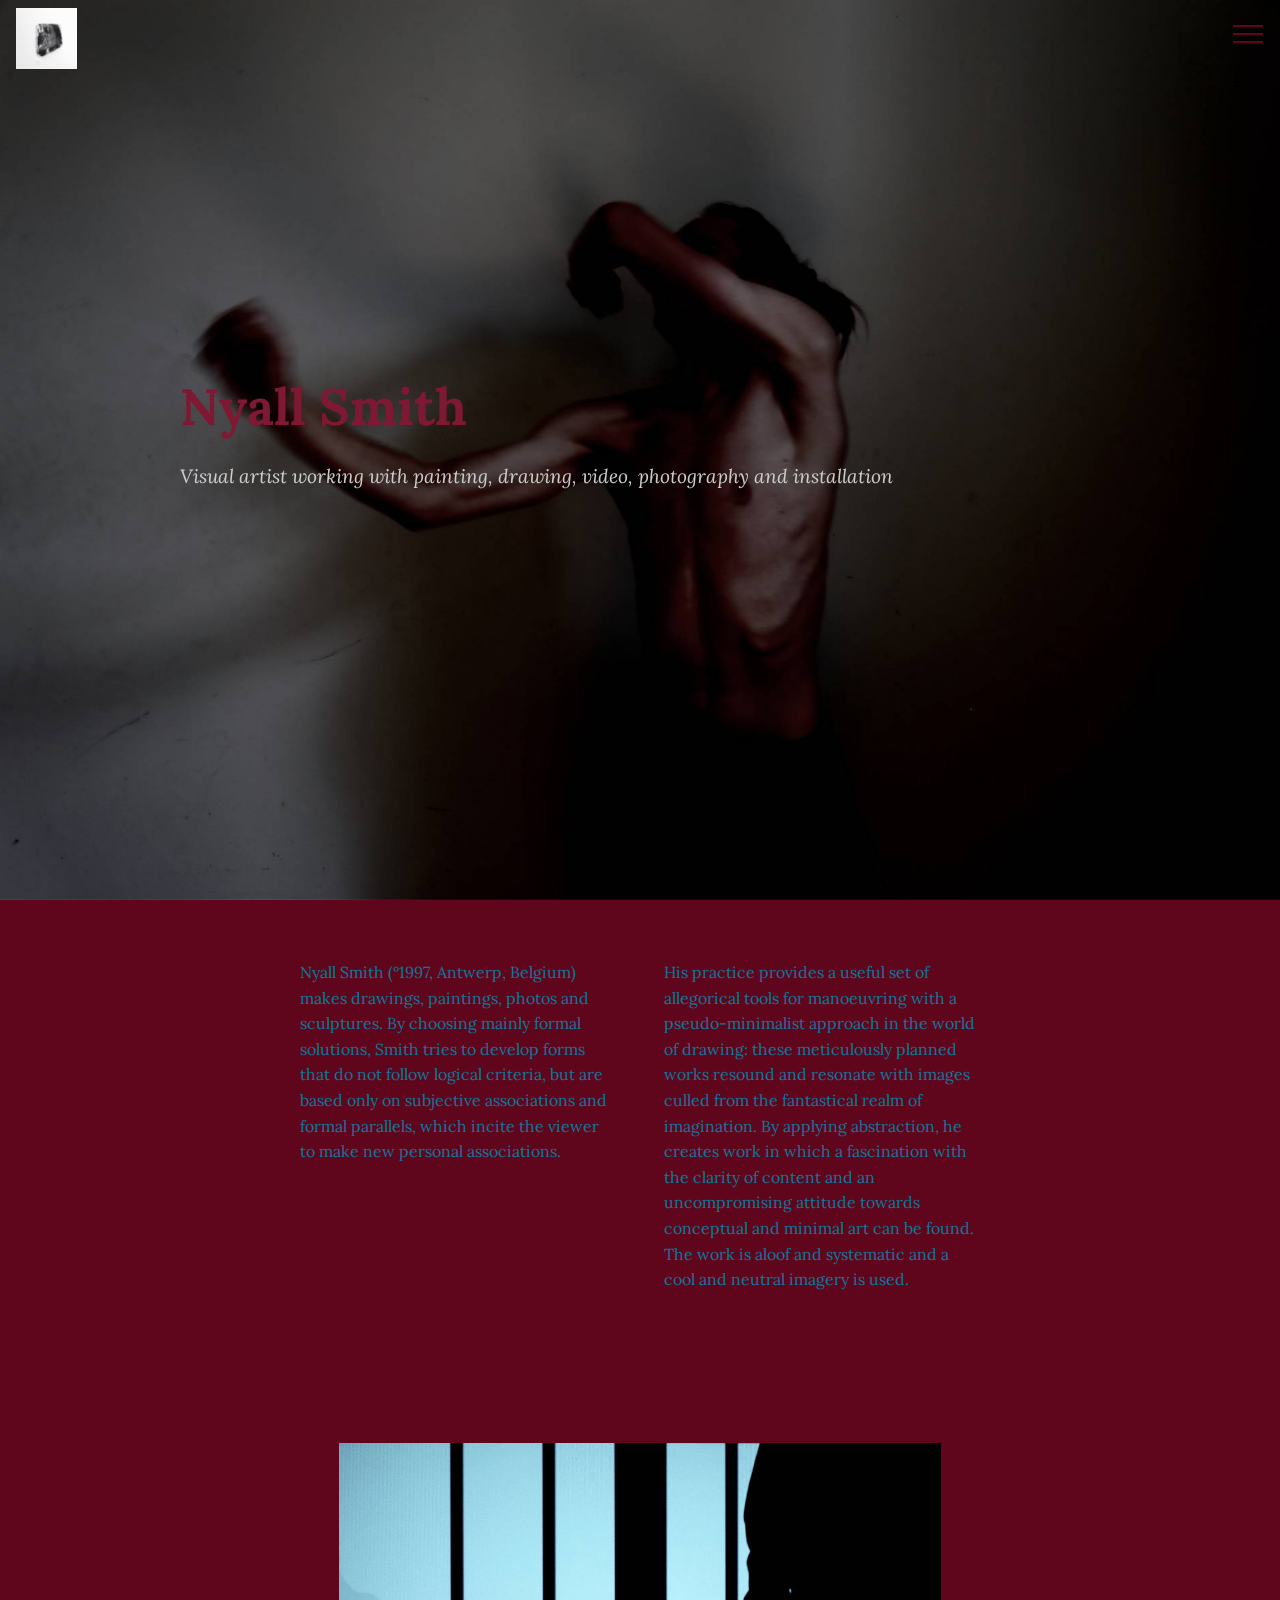
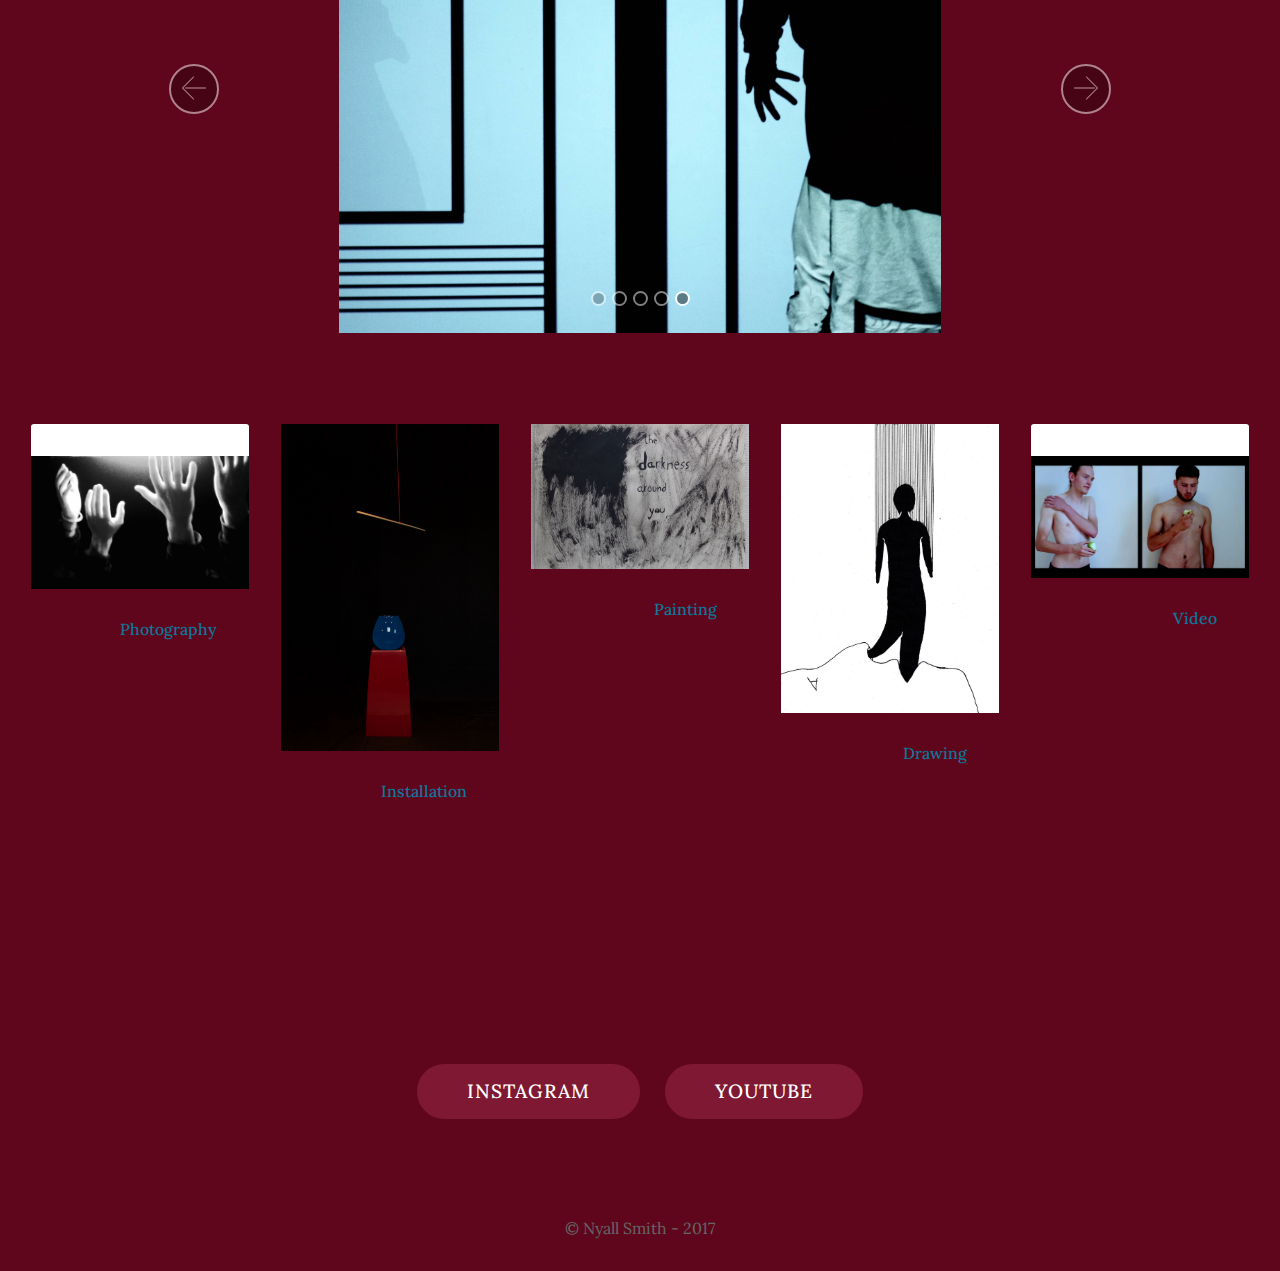
==== commit 2b5641ea: "create github pages" ====
--- a/index.html
+++ b/index.html
@@ -6,16 +6,15 @@
   <meta http-equiv="X-UA-Compatible" content="IE=edge">
   <meta name="generator" content="Mobirise v4.4.1, mobirise.com">
   <meta name="viewport" content="width=device-width, initial-scale=1">
-  <link rel="shortcut icon" href="assets/images/logo.png" type="image/x-icon">
+  <link rel="shortcut icon" href="assets/images/deformed-1972x1972.jpg" type="image/x-icon">
   <meta name="description" content="">
-  
-  <link rel="stylesheet" href="https://fonts.googleapis.com/css?family=Montserrat:400,700">
-  <link rel="stylesheet" href="https://fonts.googleapis.com/css?family=Raleway:100,100i,200,200i,300,300i,400,400i,500,500i,600,600i,700,700i,800,800i,900,900i">
-  <link rel="stylesheet" href="https://fonts.googleapis.com/css?family=Lora:400,700,400italic,700italic&subset=latin">
-  <link rel="stylesheet" href="assets/bootstrap-material-design-font/css/material.css">
+  <title>Home</title>
+  <link rel="stylesheet" href="assets/web/assets/mobirise-icons/mobirise-icons.css">
   <link rel="stylesheet" href="assets/tether/tether.min.css">
   <link rel="stylesheet" href="assets/bootstrap/css/bootstrap.min.css">
-  <link rel="stylesheet" href="assets/animate.css/animate.min.css">
+  <link rel="stylesheet" href="assets/bootstrap/css/bootstrap-grid.min.css">
+  <link rel="stylesheet" href="assets/bootstrap/css/bootstrap-reboot.min.css">
+  <link rel="stylesheet" href="assets/dropdown/css/style.css">
   <link rel="stylesheet" href="assets/theme/css/style.css">
   <link rel="stylesheet" href="assets/mobirise/css/mbr-additional.css" type="text/css">
   
@@ -23,110 +22,207 @@
   
 </head>
 <body>
-<section class="mbr-section article mbr-parallax-background" id="msg-box8-3" data-rv-view="10" style="background-image: url(assets/images/img-2137-2000x1333-23.jpg); padding-top: 200px; padding-bottom: 40px;">
-
-    <div class="mbr-overlay" style="opacity: 0.5; background-color: rgb(34, 34, 34);">
-    </div>
+<section class="menu cid-qCmJ1HSzdq" once="menu" id="menu1-f" data-rv-view="500">
+
+    
+
+    <nav class="navbar navbar-expand beta-menu navbar-dropdown align-items-center navbar-fixed-top collapsed bg-color transparent">
+        <button class="navbar-toggler navbar-toggler-right" type="button" data-toggle="collapse" data-target="#navbarSupportedContent" aria-controls="navbarSupportedContent" aria-expanded="false" aria-label="Toggle navigation">
+            <div class="hamburger">
+                <span></span>
+                <span></span>
+                <span></span>
+                <span></span>
+            </div>
+        </button>
+        <div class="menu-logo">
+            <div class="navbar-brand">
+                <span class="navbar-logo">
+                    <a href="https://mobirise.com">
+                         <img src="assets/images/deformed-1972x1972.jpg" alt="Mobirise" title="" media-simple="true" style="height: 3.8rem;">
+                    </a>
+                </span>
+                
+            </div>
+        </div>
+        <div class="collapse navbar-collapse" id="navbarSupportedContent">
+            <ul class="navbar-nav nav-dropdown nav-right" data-app-modern-menu="true"><li class="nav-item">
+                    <a class="nav-link link text-white display-7" href="index.html"><span class="mbri-home mbr-iconfont mbr-iconfont-btn" style="font-size: 20px;">HOME</span>
+                        </a>
+                </li>
+                <li class="nav-item">
+                    <a class="nav-link link text-white display-7" href="page2.html"><span class="mbri-preview mbr-iconfont mbr-iconfont-btn" style="font-size: 20px;"></span>
+                        
+                        CONTACT</a>
+                </li></ul>
+            
+        </div>
+    </nav>
+</section>
+
+<section class="engine"><a href="https://mobirise.co/b">web site creator</a></section><section class="cid-qCgNuCQPNP mbr-fullscreen mbr-parallax-background" id="header2-0" data-rv-view="502">
+
+    
+
+    
+
+    <div class="container align-center">
+        <div class="row justify-content-md-center">
+            <div class="mbr-white col-md-10">
+                <h1 class="mbr-section-title mbr-bold pb-3 mbr-fonts-style display-2">
+                    Nyall Smith</h1>
+                
+                <p class="mbr-text pb-3 mbr-fonts-style display-4"><em>Visual artist working with painting, drawing, video, photography and installation</em></p>
+                
+            </div>
+        </div>
+    </div>
+    
+</section>
+
+<section class="mbr-section article content3 cid-qCgPuDYVBe" id="content3-2" data-rv-view="505">
+      
+     
+
     <div class="container">
-        <div class="row">
-            <div class="col-md-8 col-md-offset-2 text-xs-center">
-                <h3 class="mbr-section-title display-2">Fotografie</h3>
-                <div class="lead"></div>
-                
-            </div>
-        </div>
-    </div>
-
-</section>
-
-<section class="engine"><a href="https://mobirise.co">Mobirise</a></section><section class="mbr-section article mbr-section__container" id="content6-0" data-rv-view="0" style="background-color: rgb(255, 255, 255); padding-top: 20px; padding-bottom: 20px;">
+        <div class="media-container-row">
+            <div class="row col-12 col-md-8">
+                <div class="col-12 col-md-6 pr-lg-4 mbr-text mbr-fonts-style display-7">Nyall Smith (°1997, Antwerp, Belgium) makes drawings, paintings, photos and sculptures. By choosing mainly formal solutions, Smith tries to develop forms that do not follow logical criteria, but are based only on subjective associations and formal parallels, which incite the viewer to make new personal associations.</div>
+                <div class="col-12 col-md-6 pl-lg-4 mbr-text mbr-fonts-style display-7">His practice provides a useful set of allegorical tools for manoeuvring with a pseudo-minimalist approach in the world of drawing: these meticulously planned works resound and resonate with images culled from the fantastical realm of imagination. By applying abstraction, he creates work in which a fascination with the clarity of content and an uncompromising attitude towards conceptual and minimal art can be found. The work is aloof and systematic and a cool and neutral imagery is used.</div>
+            </div>
+        </div>
+    </div>
+</section>
+
+<section class="carousel slide cid-qCgVR4IRgM" data-interval="false" id="slider2-b" data-rv-view="506">
+
+    
+    <div class="container content-slider">
+        <div class="content-slider-wrap">
+            <div><div class="mbr-slider slide carousel" data-pause="true" data-keyboard="false" data-ride="carousel" data-interval="5000"><ol class="carousel-indicators"><li data-app-prevent-settings="" data-target="#slider2-b" data-slide-to="0"></li><li data-app-prevent-settings="" data-target="#slider2-b" data-slide-to="1"></li><li data-app-prevent-settings="" data-target="#slider2-b" data-slide-to="2"></li><li data-app-prevent-settings="" data-target="#slider2-b" data-slide-to="3"></li><li data-app-prevent-settings="" data-target="#slider2-b" class=" active" data-slide-to="4"></li></ol><div class="carousel-inner" role="listbox"><div class="carousel-item slider-fullscreen-image" data-bg-video-slide="false" style="background-image: url(assets/images/essence-of-the-individual-i-1999x2833.jpg);"><div class="container container-slide"><div class="image_wrapper"><img src="assets/images/essence-of-the-individual-i-1999x2833.jpg"><div class="carousel-caption justify-content-center"><div class="col-10 align-left"></div></div></div></div></div><div class="carousel-item slider-fullscreen-image" data-bg-video-slide="false" style="background-image: url(assets/images/img-7819-2000x3000.jpg);"><div class="container container-slide"><div class="image_wrapper"><img src="assets/images/img-7819-2000x3000.jpg"><div class="carousel-caption justify-content-center"><div class="col-10 align-right"></div></div></div></div></div><div class="carousel-item slider-fullscreen-image" data-bg-video-slide="false" style="background-image: url(assets/images/shade-in-blues-2000x2389.jpg);"><div class="container container-slide"><div class="image_wrapper"><img src="assets/images/shade-in-blues-2000x2389.jpg"><div class="carousel-caption justify-content-center"><div class="col-10 align-right"></div></div></div></div></div><div class="carousel-item slider-fullscreen-image" data-bg-video-slide="false" style="background-image: url(assets/images/akelei2-2000x2746.jpg);"><div class="container container-slide"><div class="image_wrapper"><img src="assets/images/akelei2-2000x2746.jpg"><div class="carousel-caption justify-content-center"><div class="col-10 align-right"></div></div></div></div></div><div class="carousel-item slider-fullscreen-image active" data-bg-video-slide="false" style="background-image: url(assets/images/untitled-1999x1628.jpg);"><div class="container container-slide"><div class="image_wrapper"><img src="assets/images/untitled-1999x1628.jpg"><div class="carousel-caption justify-content-center"><div class="col-10 align-right"></div></div></div></div></div></div><a data-app-prevent-settings="" class="carousel-control carousel-control-prev" role="button" data-slide="prev" href="#slider2-b"><span aria-hidden="true" class="mbri-left mbr-iconfont"></span><span class="sr-only">Previous</span></a><a data-app-prevent-settings="" class="carousel-control carousel-control-next" role="button" data-slide="next" href="#slider2-b"><span aria-hidden="true" class="mbri-right mbr-iconfont"></span><span class="sr-only">Next</span></a></div></div> 
+        </div>
+    </div>
+</section>
+
+<section class="features3 cid-qCgQOZQbsH" id="features17-6" data-rv-view="524">
+    
+    
+
+    
+    <div class="container-fluid">
+        <div class="media-container-row">
+            <div class="card p-3 col-12 col-md-6 my-col">
+                <div class="card-wrapper">
+                    <div class="card-img">
+                        <a href="page3.html"><img src="assets/images/img-3039-960x586.jpg" alt="Mobirise" title="" media-simple="true"></a>
+                    </div>
+                    <div class="card-box">
+                        <h4 class="card-title pb-3 mbr-fonts-style display-7">
+                            Photography</h4>
+                        
+                    </div>
+                </div>
+            </div>
+
+            <div class="card p-3 col-12 col-md-6 my-col">
+                <div class="card-wrapper">
+                    <div class="card-img">
+                        <img src="assets/images/sway-away-3456x5184.jpg" alt="Mobirise" title="" media-simple="true">
+                    </div>
+                    <div class="card-box">
+                        <h4 class="card-title pb-3 mbr-fonts-style display-7">Installation</h4>
+                        
+                    </div>
+                </div>
+            </div>
+
+            <div class="card p-3 col-12 col-md-6 my-col">
+                <div class="card-wrapper">
+                    <div class="card-img">
+                        <img src="assets/images/engulf-5184x3456.jpg" alt="Mobirise" title="" media-simple="true">
+                    </div>
+                    <div class="card-box">
+                        <h4 class="card-title pb-3 mbr-fonts-style display-7">
+                            Painting</h4>
+                        
+                    </div>
+                </div>
+            </div>
+
+            <div class="card p-3 col-12 col-md-6 my-col">
+                <div class="card-wrapper">
+                    <div class="card-img">
+                        <img src="assets/images/soul-2505x3323.jpg" alt="Mobirise" title="" media-simple="true">
+                    </div>
+                    <div class="card-box">
+                        <h4 class="card-title pb-3 mbr-fonts-style display-7">
+                            Drawing</h4>
+                        
+                    </div>
+                </div>
+            </div>
+            <div class="card p-3 col-12 col-md-6 my-col">
+                <div class="card-wrapper">
+                    <div class="card-img">
+                        <a href="page1.html"><img src="assets/images/eat-apples-still-1096x617.jpg" alt="Mobirise" title="" media-simple="true"></a>
+                    </div>
+                    <div class="card-box">
+                        <h4 class="card-title pb-3 mbr-fonts-style display-7">
+                            Video<br></h4>
+                        
+                    </div>
+                </div>
+            </div>
+            
+        </div>
+    </div>
+</section>
+
+<section class="mbr-section content8 cid-qCmSoReOy5" id="content8-s" data-rv-view="527">
+
+    
 
     <div class="container">
-        <div class="row">
-            <div class="col-xs-12 col-md-6 lead">Nyall Smith (°1997, Antwerp, Belgium) makes drawings, paintings, photos and sculptures. By applying abstraction, Smith creates intense personal moments masterfully created by means of rules and omissions, acceptance and refusal, luring the viewer round and round in circles.<div>His drawings are based on formal associations which open a unique poetic vein. Multilayered images arise in which the fragility and instability of our seemingly certain reality is questioned. By choosing mainly formal solutions, he creates work in which a fascination with the clarity of content and an uncompromising attitude towards conceptual and minimal art can be found. The work is aloof and systematic and a cool and neutral imagery is used.</div></div>
-            <div class="col-xs-12 col-md-6 lead">His practice provides a useful set of allegorical tools for manoeuvring with a pseudo-minimalist approach in the world of drawing: these meticulously planned works resound and resonate with images culled from the fantastical realm of imagination. With a subtle minimalistic approach, he tries to develop forms that do not follow logical criteria, but are based only on subjective associations and formal parallels, which incite the viewer to make new personal associations.<div>His works doesn’t reference recognisable form. The results are deconstructed to the extent that meaning is shifted and possible interpretation becomes multifaceted. Nyall Smith currently lives and works in Ghent.</div></div>
-        </div>
-    </div>
-
-</section>
-
-<section class="mbr-section mbr-section__container" id="image2-5" data-rv-view="13" style="background-color: rgb(0, 0, 0); padding-top: 80px; padding-bottom: 80px;">
+        <div class="media-container-row title">
+            <div class="col-12 col-md-8">
+                <div class="mbr-section-btn align-center"><a class="btn btn-primary display-4" href="https://www.instagram.com/nyallsmith/" target="_blank">INSTAGRAM</a>
+                    <a class="btn btn-primary display-4" href="https://www.youtube.com/channel/UCPrLvt_QpQk_EDt6TsaD1sw?view_as=subscriber" target="_blank">YOUTUBE</a></div>
+            </div>
+        </div>
+    </div>
+</section>
+
+<section once="" class="cid-qCmSv1crWO" id="footer6-u" data-rv-view="528">
+
+    
+
+    
+
     <div class="container">
-        <div class="row">
-            <div class="col-xs-12">
-                <figure class="mbr-figure">
-                    <div><img src="assets/images/img-3859-1400x1050-31.jpg"></div>
-
-                    
-
-                </figure>
-            </div>
-        </div>
-    </div>
-</section>
-
-<section class="mbr-section mbr-section-hero mbr-section-full" id="header4-a" data-bg-video="https://www.youtube.com/watch?v=uNCr7NdOJgw" data-rv-view="2">
-
-    <div class="mbr-overlay" style="opacity: 0.5; background-color: rgb(0, 0, 0);"></div>
-
-    <div class="mbr-table-cell">
-
-        <div class="container">
-            <div class="row">
-                <div class="mbr-section col-md-10 col-md-offset-2 text-xs-right">
-
-                    <h1 class="mbr-section-title display-1">VIDEO BACKGROUND</h1>
-                    <p class="mbr-section-lead lead">Intro with background video and color overlay. Text and buttons are aligned to right. Mobirise helps you cut down development time by providing you with a flexible website editor with a drag and drop interface.</p>
-                    
-                </div>
-            </div>
-        </div>
-    </div>
-
-    
-
-</section>
-
-<section class="mbr-section mbr-section-hero mbr-section-full mbr-parallax-background" id="header1-9" data-rv-view="7" style="background-image: url(assets/images/two-sides-to-the-story-1-grootretouch-2000x1602-90.jpg);">
-
-    <div class="mbr-overlay" style="opacity: 0.5; background-color: rgb(0, 0, 0);"></div>
-
-    <div class="mbr-table-cell">
-
-        <div class="container">
-            <div class="row">
-                <div class="mbr-section col-md-10">
-
-                    <h1 class="mbr-section-title display-1">Nyall Smith</h1>
-                    <p class="mbr-section-lead lead">MIXED MEDIA</p>
-                    
-                </div>
-            </div>
-        </div>
-    </div>
-
-    
-
-</section>
-
-<footer class="mbr-small-footer mbr-section mbr-section-nopadding" id="footer1-2" data-rv-view="5" style="background-color: rgb(50, 50, 50); padding-top: 1.75rem; padding-bottom: 1.75rem;">
-    
-    <div class="container text-xs-center">
-        <p>Copyright (c) 2016 Mobirise.</p>
-    </div>
-</footer>
+        <div class="media-container-row align-center mbr-white">
+            <div class="col-12">
+                <p class="mbr-text mb-0 mbr-fonts-style display-7">
+                    © Nyall Smith - 2017</p>
+            </div>
+        </div>
+    </div>
+</section>
 
 
   <script src="assets/web/assets/jquery/jquery.min.js"></script>
+  <script src="assets/popper/popper.min.js"></script>
   <script src="assets/tether/tether.min.js"></script>
   <script src="assets/bootstrap/js/bootstrap.min.js"></script>
   <script src="assets/smooth-scroll/smooth-scroll.js"></script>
+  <script src="assets/dropdown/js/script.min.js"></script>
+  <script src="assets/touch-swipe/jquery.touch-swipe.min.js"></script>
+  <script src="assets/bootstrap-carousel-swipe/bootstrap-carousel-swipe.js"></script>
   <script src="assets/jquery-mb-ytplayer/jquery.mb.ytplayer.min.js"></script>
-  <script src="assets/jarallax/jarallax.js"></script>
-  <script src="assets/viewport-checker/jquery.viewportchecker.js"></script>
+  <script src="assets/jquery-mb-vimeo_player/jquery.mb.vimeo_player.js"></script>
+  <script src="assets/jarallax/jarallax.min.js"></script>
   <script src="assets/theme/js/script.js"></script>
-  
-  
-  <input name="animation" type="hidden">
-  </body>
+  <script src="assets/mobirise-slider-video/script.js"></script>
+  
+  
+</body>
 </html>--- a/assets/web/assets/mobirise-icons/mobirise-icons.css
+++ b/assets/web/assets/mobirise-icons/mobirise-icons.css
@@ -0,0 +1,476 @@
+@font-face {
+  font-family: 'MobiriseIcons';
+  src:  url('mobirise-icons.eot?spat4u');
+  src:  url('mobirise-icons.eot?spat4u#iefix') format('embedded-opentype'),
+    url('mobirise-icons.ttf?spat4u') format('truetype'),
+    url('mobirise-icons.woff?spat4u') format('woff'),
+    url('mobirise-icons.svg?spat4u#MobiriseIcons') format('svg');
+  font-weight: normal;
+  font-style: normal;
+}
+
+[class^="mbri-"], [class*=" mbri-"] {
+  /* use !important to prevent issues with browser extensions that change fonts */
+  font-family: MobiriseIcons !important;
+  speak: none;
+  font-style: normal;
+  font-weight: normal;
+  font-variant: normal;
+  text-transform: none;
+  line-height: 1;
+
+  /* Better Font Rendering =========== */
+  -webkit-font-smoothing: antialiased;
+  -moz-osx-font-smoothing: grayscale;
+}
+
+.mbri-add-submenu:before {
+  content: "\e900";
+}
+.mbri-alert:before {
+  content: "\e901";
+}
+.mbri-align-center:before {
+  content: "\e902";
+}
+.mbri-align-justify:before {
+  content: "\e903";
+}
+.mbri-align-left:before {
+  content: "\e904";
+}
+.mbri-align-right:before {
+  content: "\e905";
+}
+.mbri-android:before {
+  content: "\e906";
+}
+.mbri-apple:before {
+  content: "\e907";
+}
+.mbri-arrow-down:before {
+  content: "\e908";
+}
+.mbri-arrow-next:before {
+  content: "\e909";
+}
+.mbri-arrow-prev:before {
+  content: "\e90a";
+}
+.mbri-arrow-up:before {
+  content: "\e90b";
+}
+.mbri-bold:before {
+  content: "\e90c";
+}
+.mbri-bookmark:before {
+  content: "\e90d";
+}
+.mbri-bootstrap:before {
+  content: "\e90e";
+}
+.mbri-briefcase:before {
+  content: "\e90f";
+}
+.mbri-browse:before {
+  content: "\e910";
+}
+.mbri-bulleted-list:before {
+  content: "\e911";
+}
+.mbri-calendar:before {
+  content: "\e912";
+}
+.mbri-camera:before {
+  content: "\e913";
+}
+.mbri-cart-add:before {
+  content: "\e914";
+}
+.mbri-cart-full:before {
+  content: "\e915";
+}
+.mbri-cash:before {
+  content: "\e916";
+}
+.mbri-change-style:before {
+  content: "\e917";
+}
+.mbri-chat:before {
+  content: "\e918";
+}
+.mbri-clock:before {
+  content: "\e919";
+}
+.mbri-close:before {
+  content: "\e91a";
+}
+.mbri-cloud:before {
+  content: "\e91b";
+}
+.mbri-code:before {
+  content: "\e91c";
+}
+.mbri-contact-form:before {
+  content: "\e91d";
+}
+.mbri-credit-card:before {
+  content: "\e91e";
+}
+.mbri-cursor-click:before {
+  content: "\e91f";
+}
+.mbri-cust-feedback:before {
+  content: "\e920";
+}
+.mbri-database:before {
+  content: "\e921";
+}
+.mbri-delivery:before {
+  content: "\e922";
+}
+.mbri-desktop:before {
+  content: "\e923";
+}
+.mbri-devices:before {
+  content: "\e924";
+}
+.mbri-down:before {
+  content: "\e925";
+}
+.mbri-download:before {
+  content: "\e989";
+}
+.mbri-drag-n-drop:before {
+  content: "\e927";
+}
+.mbri-drag-n-drop2:before {
+  content: "\e928";
+}
+.mbri-edit:before {
+  content: "\e929";
+}
+.mbri-edit2:before {
+  content: "\e92a";
+}
+.mbri-error:before {
+  content: "\e92b";
+}
+.mbri-extension:before {
+  content: "\e92c";
+}
+.mbri-features:before {
+  content: "\e92d";
+}
+.mbri-file:before {
+  content: "\e92e";
+}
+.mbri-flag:before {
+  content: "\e92f";
+}
+.mbri-folder:before {
+  content: "\e930";
+}
+.mbri-gift:before {
+  content: "\e931";
+}
+.mbri-github:before {
+  content: "\e932";
+}
+.mbri-globe:before {
+  content: "\e933";
+}
+.mbri-globe-2:before {
+  content: "\e934";
+}
+.mbri-growing-chart:before {
+  content: "\e935";
+}
+.mbri-hearth:before {
+  content: "\e936";
+}
+.mbri-help:before {
+  content: "\e937";
+}
+.mbri-home:before {
+  content: "\e938";
+}
+.mbri-hot-cup:before {
+  content: "\e939";
+}
+.mbri-idea:before {
+  content: "\e93a";
+}
+.mbri-image-gallery:before {
+  content: "\e93b";
+}
+.mbri-image-slider:before {
+  content: "\e93c";
+}
+.mbri-info:before {
+  content: "\e93d";
+}
+.mbri-italic:before {
+  content: "\e93e";
+}
+.mbri-key:before {
+  content: "\e93f";
+}
+.mbri-laptop:before {
+  content: "\e940";
+}
+.mbri-layers:before {
+  content: "\e941";
+}
+.mbri-left-right:before {
+  content: "\e942";
+}
+.mbri-left:before {
+  content: "\e943";
+}
+.mbri-letter:before {
+  content: "\e944";
+}
+.mbri-like:before {
+  content: "\e945";
+}
+.mbri-link:before {
+  content: "\e946";
+}
+.mbri-lock:before {
+  content: "\e947";
+}
+.mbri-login:before {
+  content: "\e948";
+}
+.mbri-logout:before {
+  content: "\e949";
+}
+.mbri-magic-stick:before {
+  content: "\e94a";
+}
+.mbri-map-pin:before {
+  content: "\e94b";
+}
+.mbri-menu:before {
+  content: "\e94c";
+}
+.mbri-mobile:before {
+  content: "\e94d";
+}
+.mbri-mobile2:before {
+  content: "\e94e";
+}
+.mbri-mobirise:before {
+  content: "\e94f";
+}
+.mbri-more-horizontal:before {
+  content: "\e950";
+}
+.mbri-more-vertical:before {
+  content: "\e951";
+}
+.mbri-music:before {
+  content: "\e952";
+}
+.mbri-new-file:before {
+  content: "\e953";
+}
+.mbri-numbered-list:before {
+  content: "\e954";
+}
+.mbri-opened-folder:before {
+  content: "\e955";
+}
+.mbri-pages:before {
+  content: "\e956";
+}
+.mbri-paper-plane:before {
+  content: "\e957";
+}
+.mbri-paperclip:before {
+  content: "\e958";
+}
+.mbri-photo:before {
+  content: "\e959";
+}
+.mbri-photos:before {
+  content: "\e95a";
+}
+.mbri-pin:before {
+  content: "\e95b";
+}
+.mbri-play:before {
+  content: "\e95c";
+}
+.mbri-plus:before {
+  content: "\e95d";
+}
+.mbri-preview:before {
+  content: "\e95e";
+}
+.mbri-print:before {
+  content: "\e95f";
+}
+.mbri-protect:before {
+  content: "\e960";
+}
+.mbri-question:before {
+  content: "\e961";
+}
+.mbri-quote-left:before {
+  content: "\e962";
+}
+.mbri-quote-right:before {
+  content: "\e963";
+}
+.mbri-refresh:before {
+  content: "\e964";
+}
+.mbri-responsive:before {
+  content: "\e965";
+}
+.mbri-right:before {
+  content: "\e966";
+}
+.mbri-rocket:before {
+  content: "\e967";
+}
+.mbri-sad-face:before {
+  content: "\e968";
+}
+.mbri-sale:before {
+  content: "\e969";
+}
+.mbri-save:before {
+  content: "\e96a";
+}
+.mbri-search:before {
+  content: "\e96b";
+}
+.mbri-setting:before {
+  content: "\e96c";
+}
+.mbri-setting2:before {
+  content: "\e96d";
+}
+.mbri-setting3:before {
+  content: "\e96e";
+}
+.mbri-share:before {
+  content: "\e96f";
+}
+.mbri-shopping-bag:before {
+  content: "\e970";
+}
+.mbri-shopping-basket:before {
+  content: "\e971";
+}
+.mbri-shopping-cart:before {
+  content: "\e972";
+}
+.mbri-sites:before {
+  content: "\e973";
+}
+.mbri-smile-face:before {
+  content: "\e974";
+}
+.mbri-speed:before {
+  content: "\e975";
+}
+.mbri-star:before {
+  content: "\e976";
+}
+.mbri-success:before {
+  content: "\e977";
+}
+.mbri-sun:before {
+  content: "\e978";
+}
+.mbri-sun2:before {
+  content: "\e979";
+}
+.mbri-tablet:before {
+  content: "\e97a";
+}
+.mbri-tablet-vertical:before {
+  content: "\e97b";
+}
+.mbri-target:before {
+  content: "\e97c";
+}
+.mbri-timer:before {
+  content: "\e97d";
+}
+.mbri-to-ftp:before {
+  content: "\e97e";
+}
+.mbri-to-local-drive:before {
+  content: "\e97f";
+}
+.mbri-touch-swipe:before {
+  content: "\e980";
+}
+.mbri-touch:before {
+  content: "\e981";
+}
+.mbri-trash:before {
+  content: "\e982";
+}
+.mbri-underline:before {
+  content: "\e983";
+}
+.mbri-unlink:before {
+  content: "\e984";
+}
+.mbri-unlock:before {
+  content: "\e985";
+}
+.mbri-up-down:before {
+  content: "\e986";
+}
+.mbri-up:before {
+  content: "\e987";
+}
+.mbri-update:before {
+  content: "\e988";
+}
+.mbri-upload:before {
+ content: "\e926"; 
+}
+.mbri-user:before {
+  content: "\e98a";
+}
+.mbri-user2:before {
+  content: "\e98b";
+}
+.mbri-users:before {
+  content: "\e98c";
+}
+.mbri-video:before {
+  content: "\e98d";
+}
+.mbri-video-play:before {
+  content: "\e98e";
+}
+.mbri-watch:before {
+  content: "\e98f";
+}
+.mbri-website-theme:before {
+  content: "\e990";
+}
+.mbri-wifi:before {
+  content: "\e991";
+}
+.mbri-windows:before {
+  content: "\e992";
+}
+.mbri-zoom-out:before {
+  content: "\e993";
+}
+.mbri-redo:before {
+  content: "\e994";
+}
+.mbri-undo:before {
+  content: "\e995";
+}
--- a/assets/dropdown/css/style.css
+++ b/assets/dropdown/css/style.css
@@ -0,0 +1,265 @@
+.navbar-dropdown {
+  left: 0;
+  padding: 0;
+  position: absolute;
+  right: 0;
+  top: 0;
+  transition: all 0.45s ease;
+  z-index: 1030;
+  background: #282828; }
+  .navbar-dropdown .navbar-logo {
+    margin-right: 0.8rem;
+    transition: margin 0.3s ease-in-out;
+    vertical-align: middle; }
+    .navbar-dropdown .navbar-logo img {
+      height: 3.125rem;
+      transition: all 0.3s ease-in-out; }
+    .navbar-dropdown .navbar-logo.mbr-iconfont {
+      font-size: 3.125rem;
+      line-height: 3.125rem; }
+  .navbar-dropdown .navbar-caption {
+    font-weight: 700;
+    white-space: normal;
+    vertical-align: -4px;
+    line-height: 3.125rem !important; }
+    .navbar-dropdown .navbar-caption, .navbar-dropdown .navbar-caption:hover {
+      color: inherit;
+      text-decoration: none; }
+  .navbar-dropdown .mbr-iconfont + .navbar-caption {
+    vertical-align: -1px; }
+  .navbar-dropdown.navbar-fixed-top {
+    position: fixed; }
+  .navbar-dropdown .navbar-brand span {
+    vertical-align: -4px; }
+  .navbar-dropdown.bg-color.transparent {
+    background: none; }
+  .navbar-dropdown.navbar-short .navbar-brand {
+    padding: 0.625rem 0; }
+    .navbar-dropdown.navbar-short .navbar-brand span {
+      vertical-align: -1px; }
+  .navbar-dropdown.navbar-short .navbar-caption {
+    line-height: 2.375rem !important;
+    vertical-align: -2px; }
+  .navbar-dropdown.navbar-short .navbar-logo {
+    margin-right: 0.5rem; }
+    .navbar-dropdown.navbar-short .navbar-logo img {
+      height: 2.375rem; }
+    .navbar-dropdown.navbar-short .navbar-logo.mbr-iconfont {
+      font-size: 2.375rem;
+      line-height: 2.375rem; }
+  .navbar-dropdown.navbar-short .mbr-table-cell {
+    height: 3.625rem; }
+  .navbar-dropdown .navbar-close {
+    left: 0.6875rem;
+    position: fixed;
+    top: 0.75rem;
+    z-index: 1000; }
+  .navbar-dropdown .hamburger-icon {
+    content: "";
+    display: inline-block;
+    vertical-align: middle;
+    width: 16px;
+    -webkit-box-shadow: 0 -6px 0 1px #282828,0 0 0 1px #282828,0 6px 0 1px #282828;
+    -moz-box-shadow: 0 -6px 0 1px #282828,0 0 0 1px #282828,0 6px 0 1px #282828;
+    box-shadow: 0 -6px 0 1px #282828,0 0 0 1px #282828,0 6px 0 1px #282828; }
+
+.dropdown-menu .dropdown-toggle[data-toggle="dropdown-submenu"]::after {
+  border-bottom: 0.35em solid transparent;
+  border-left: 0.35em solid;
+  border-right: 0;
+  border-top: 0.35em solid transparent;
+  margin-left: 0.3rem; }
+
+.dropdown-menu .dropdown-item:focus {
+  outline: 0; }
+
+.nav-dropdown {
+  font-size: 0.75rem;
+  font-weight: 500;
+  height: auto !important; }
+  .nav-dropdown .nav-btn {
+    padding-left: 1rem; }
+  .nav-dropdown .link {
+    margin: .667em 1.667em;
+    font-weight: 500;
+    padding: 0;
+    transition: color .2s ease-in-out; }
+    .nav-dropdown .link.dropdown-toggle {
+      margin-right: 2.583em; }
+      .nav-dropdown .link.dropdown-toggle::after {
+        margin-left: .25rem;
+        border-top: 0.35em solid;
+        border-right: 0.35em solid transparent;
+        border-left: 0.35em solid transparent;
+        border-bottom: 0; }
+      .nav-dropdown .link.dropdown-toggle[aria-expanded="true"] {
+        margin: 0;
+        padding: 0.667em 3.263em  0.667em 1.667em; }
+  .nav-dropdown .link::after,
+  .nav-dropdown .dropdown-item::after {
+    color: inherit; }
+  .nav-dropdown .btn {
+    font-size: 0.75rem;
+    font-weight: 700;
+    letter-spacing: 0;
+    margin-bottom: 0;
+    padding-left: 1.25rem;
+    padding-right: 1.25rem; }
+  .nav-dropdown .dropdown-menu {
+    border-radius: 0;
+    border: 0;
+    left: 0;
+    margin: 0;
+    padding-bottom: 1.25rem;
+    padding-top: 1.25rem;
+    position: relative; }
+  .nav-dropdown .dropdown-submenu {
+    margin-left: 0.125rem;
+    top: 0; }
+  .nav-dropdown .dropdown-item {
+    font-weight: 500;
+    line-height: 2;
+    padding: 0.3846em 4.615em 0.3846em 1.5385em;
+    position: relative;
+    transition: color .2s ease-in-out, background-color .2s ease-in-out; }
+    .nav-dropdown .dropdown-item::after {
+      margin-top: -0.3077em;
+      position: absolute;
+      right: 1.1538em;
+      top: 50%; }
+    .nav-dropdown .dropdown-item:focus, .nav-dropdown .dropdown-item:hover {
+      background: none; }
+
+@media (max-width: 767px) {
+  .nav-dropdown.navbar-toggleable-sm {
+    bottom: 0;
+    display: none;
+    left: 0;
+    overflow-x: hidden;
+    position: fixed;
+    top: 0;
+    transform: translateX(-100%);
+    -ms-transform: translateX(-100%);
+    -webkit-transform: translateX(-100%);
+    width: 18.75rem;
+    z-index: 999; } }
+.nav-dropdown.navbar-toggleable-xl {
+  bottom: 0;
+  display: none;
+  left: 0;
+  overflow-x: hidden;
+  position: fixed;
+  top: 0;
+  transform: translateX(-100%);
+  -ms-transform: translateX(-100%);
+  -webkit-transform: translateX(-100%);
+  width: 18.75rem;
+  z-index: 999; }
+
+.nav-dropdown-sm {
+  display: block !important;
+  overflow-x: hidden;
+  overflow: auto;
+  padding-top: 3.875rem; }
+  .nav-dropdown-sm::after {
+    content: "";
+    display: block;
+    height: 3rem;
+    width: 100%; }
+  .nav-dropdown-sm.collapse.in ~ .navbar-close {
+    display: block !important; }
+  .nav-dropdown-sm.collapsing, .nav-dropdown-sm.collapse.in {
+    transform: translateX(0);
+    -ms-transform: translateX(0);
+    -webkit-transform: translateX(0);
+    transition: all 0.25s ease-out;
+    -webkit-transition: all 0.25s ease-out;
+    background: #282828; }
+  .nav-dropdown-sm.collapsing[aria-expanded="false"] {
+    transform: translateX(-100%);
+    -ms-transform: translateX(-100%);
+    -webkit-transform: translateX(-100%); }
+  .nav-dropdown-sm .nav-item {
+    display: block;
+    margin-left: 0 !important;
+    padding-left: 0; }
+  .nav-dropdown-sm .link,
+  .nav-dropdown-sm .dropdown-item {
+    border-top: 1px dotted rgba(255, 255, 255, 0.1);
+    font-size: 0.8125rem;
+    line-height: 1.6;
+    margin: 0 !important;
+    padding: 0.875rem 2.4rem 0.875rem 1.5625rem !important;
+    position: relative;
+    white-space: normal; }
+    .nav-dropdown-sm .link:focus, .nav-dropdown-sm .link:hover,
+    .nav-dropdown-sm .dropdown-item:focus,
+    .nav-dropdown-sm .dropdown-item:hover {
+      background: rgba(0, 0, 0, 0.2) !important;
+      color: #c0a375; }
+  .nav-dropdown-sm .nav-btn {
+    position: relative;
+    padding: 1.5625rem 1.5625rem 0 1.5625rem; }
+    .nav-dropdown-sm .nav-btn::before {
+      border-top: 1px dotted rgba(255, 255, 255, 0.1);
+      content: "";
+      left: 0;
+      position: absolute;
+      top: 0;
+      width: 100%; }
+    .nav-dropdown-sm .nav-btn + .nav-btn {
+      padding-top: 0.625rem; }
+      .nav-dropdown-sm .nav-btn + .nav-btn::before {
+        display: none; }
+  .nav-dropdown-sm .btn {
+    padding: 0.625rem 0; }
+  .nav-dropdown-sm .dropdown-toggle[data-toggle="dropdown-submenu"]::after {
+    margin-left: .25rem;
+    border-top: 0.35em solid;
+    border-right: 0.35em solid transparent;
+    border-left: 0.35em solid transparent;
+    border-bottom: 0; }
+  .nav-dropdown-sm .dropdown-toggle[data-toggle="dropdown-submenu"][aria-expanded="true"]::after {
+    border-top: 0;
+    border-right: 0.35em solid transparent;
+    border-left: 0.35em solid transparent;
+    border-bottom: 0.35em solid; }
+  .nav-dropdown-sm .dropdown-menu {
+    margin: 0;
+    padding: 0;
+    position: relative;
+    top: 0;
+    left: 0;
+    width: 100%;
+    border: 0;
+    float: none;
+    border-radius: 0;
+    background: none; }
+  .nav-dropdown-sm .dropdown-submenu {
+    left: 100%;
+    margin-left: 0.125rem;
+    margin-top: -1.25rem;
+    top: 0; }
+
+.navbar-toggleable-sm .nav-dropdown .dropdown-menu {
+  position: absolute; }
+
+.navbar-toggleable-sm .nav-dropdown .dropdown-submenu {
+  left: 100%;
+  margin-left: 0.125rem;
+  margin-top: -1.25rem;
+  top: 0; }
+
+.navbar-toggleable-sm.opened .nav-dropdown .dropdown-menu {
+  position: relative; }
+
+.navbar-toggleable-sm.opened .nav-dropdown .dropdown-submenu {
+  left: 0;
+  margin-left: 00rem;
+  margin-top: 0rem;
+  top: 0; }
+
+.is-builder .nav-dropdown.collapsing {
+  transition: none !important; }
+
+/*# sourceMappingURL=style.css.map */
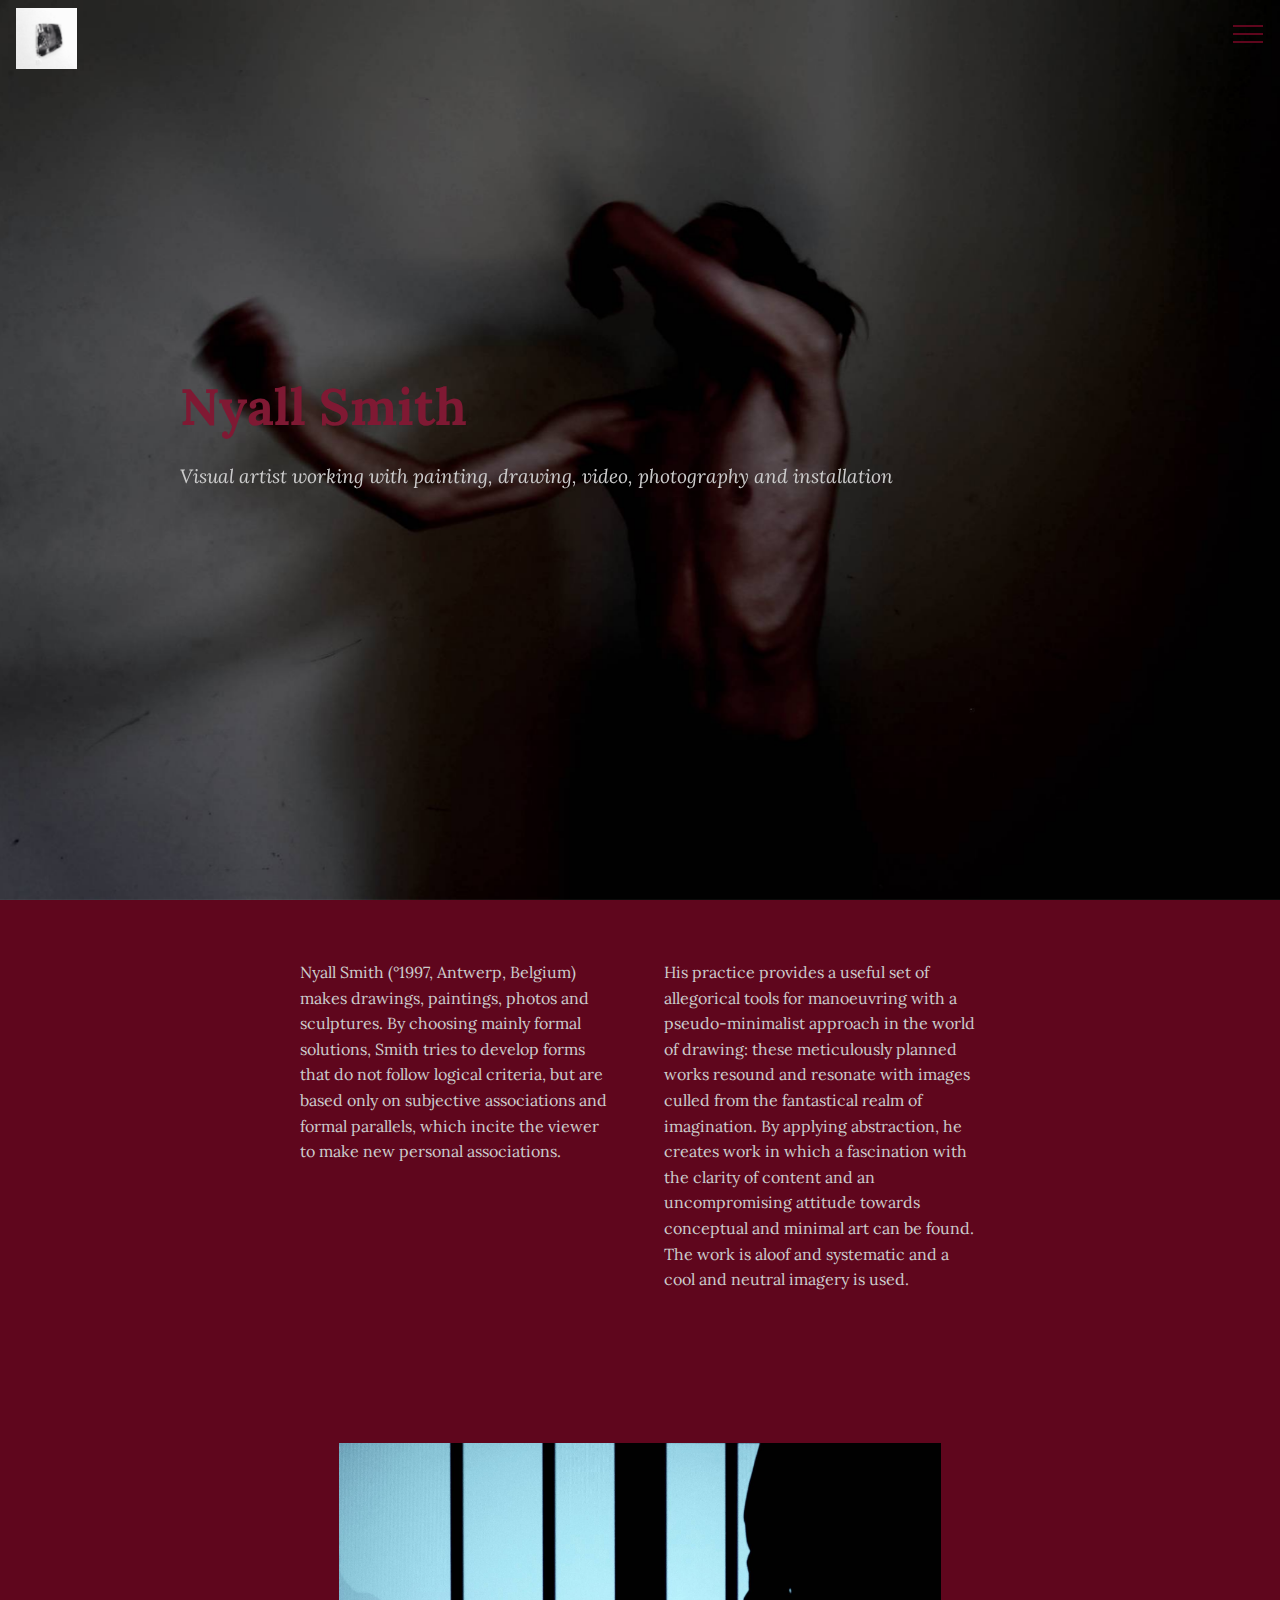
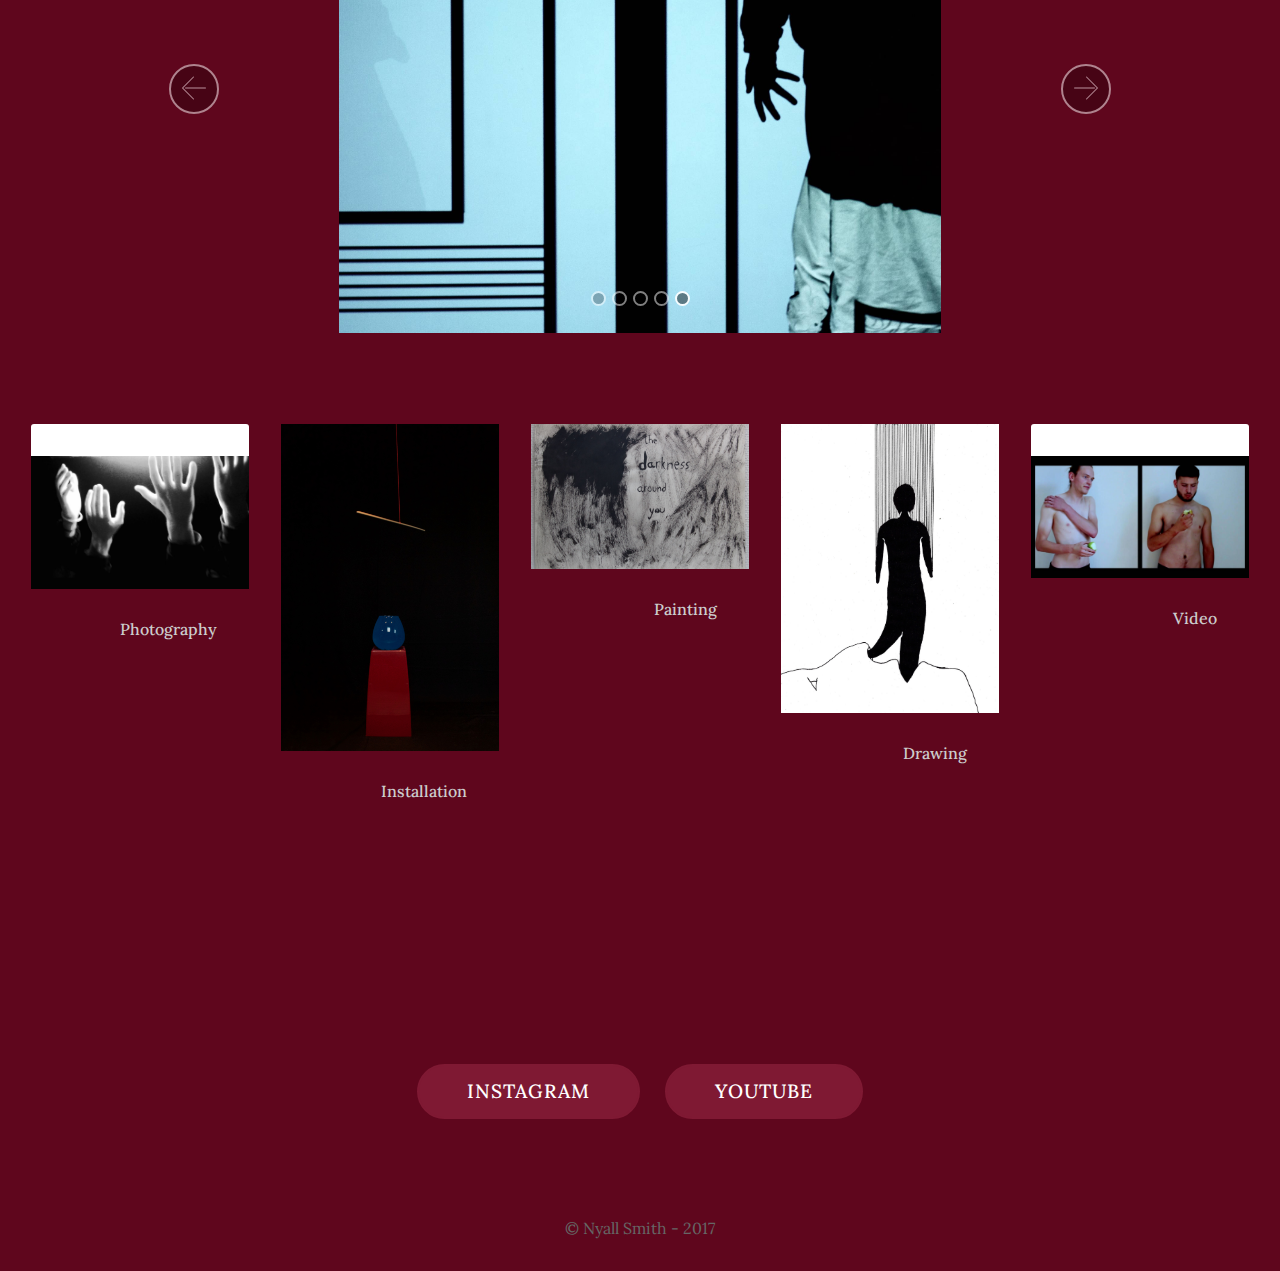
==== commit 66c78e36: "create github pages" ====
--- a/index.html
+++ b/index.html
@@ -7,7 +7,7 @@
   <meta name="generator" content="Mobirise v4.4.1, mobirise.com">
   <meta name="viewport" content="width=device-width, initial-scale=1">
   <link rel="shortcut icon" href="assets/images/deformed-1972x1972.jpg" type="image/x-icon">
-  <meta name="description" content="">
+  <meta name="description" content="Gent, Mobirise, mobirise, Mixed Media, mixed media">
   <title>Home</title>
   <link rel="stylesheet" href="assets/web/assets/mobirise-icons/mobirise-icons.css">
   <link rel="stylesheet" href="assets/tether/tether.min.css">
@@ -22,7 +22,7 @@
   
 </head>
 <body>
-<section class="menu cid-qCmJ1HSzdq" once="menu" id="menu1-f" data-rv-view="500">
+<section class="menu cid-qCmJ1HSzdq" once="menu" id="menu1-f" data-rv-view="31">
 
     
 
@@ -60,7 +60,7 @@
     </nav>
 </section>
 
-<section class="engine"><a href="https://mobirise.co/b">web site creator</a></section><section class="cid-qCgNuCQPNP mbr-fullscreen mbr-parallax-background" id="header2-0" data-rv-view="502">
+<section class="engine"><a href="https://mobirise.co/k">free bootstrap templates</a></section><section class="cid-qCgNuCQPNP mbr-fullscreen mbr-parallax-background" id="header2-0" data-rv-view="33">
 
     
 
@@ -80,7 +80,7 @@
     
 </section>
 
-<section class="mbr-section article content3 cid-qCgPuDYVBe" id="content3-2" data-rv-view="505">
+<section class="mbr-section article content3 cid-qCgPuDYVBe" id="content3-2" data-rv-view="36">
       
      
 
@@ -94,7 +94,7 @@
     </div>
 </section>
 
-<section class="carousel slide cid-qCgVR4IRgM" data-interval="false" id="slider2-b" data-rv-view="506">
+<section class="carousel slide cid-qCgVR4IRgM" data-interval="false" id="slider2-b" data-rv-view="37">
 
     
     <div class="container content-slider">
@@ -104,7 +104,7 @@
     </div>
 </section>
 
-<section class="features3 cid-qCgQOZQbsH" id="features17-6" data-rv-view="524">
+<section class="features3 cid-qCgQOZQbsH" id="features17-6" data-rv-view="55">
     
     
 
@@ -178,7 +178,7 @@
     </div>
 </section>
 
-<section class="mbr-section content8 cid-qCmSoReOy5" id="content8-s" data-rv-view="527">
+<section class="mbr-section content8 cid-qCmSoReOy5" id="content8-s" data-rv-view="58">
 
     
 
@@ -192,7 +192,7 @@
     </div>
 </section>
 
-<section once="" class="cid-qCmSv1crWO" id="footer6-u" data-rv-view="528">
+<section once="" class="cid-qCmSv1crWO" id="footer6-u" data-rv-view="59">
 
     
 
--- a/assets/mobirise/css/mbr-additional.css
+++ b/assets/mobirise/css/mbr-additional.css
@@ -1746,7 +1746,7 @@
   background-color: #5f061d;
 }
 .cid-qCgPuDYVBe .mbr-text {
-  color: #0f7699;
+  color: #cccccc;
   text-align: left;
 }
 .cid-qCgVR4IRgM {
@@ -2071,7 +2071,7 @@
   }
 }
 .cid-qCgQOZQbsH .card-title {
-  color: #0f7699;
+  color: #cccccc;
   text-align: right;
 }
 .cid-qCmSoReOy5 {
@@ -2102,12 +2102,12 @@
 }
 .cid-qCmQW5X6dv .navbar {
   padding: .5rem 0;
-  background: #666666;
+  background: #5f061d;
   transition: none;
   min-height: 77px;
 }
 .cid-qCmQW5X6dv .navbar-dropdown.bg-color.transparent.opened {
-  background: #666666;
+  background: #5f061d;
 }
 .cid-qCmQW5X6dv a {
   font-style: normal;
@@ -2191,7 +2191,7 @@
   padding-bottom: 0;
 }
 .cid-qCmQW5X6dv .dropdown .dropdown-menu {
-  background: #666666;
+  background: #5f061d;
   display: none;
   position: absolute;
   min-width: 5rem;
@@ -2501,12 +2501,12 @@
 }
 .cid-qCmJ1HSzdq .navbar {
   padding: .5rem 0;
-  background: #666666;
+  background: #5f061d;
   transition: none;
   min-height: 77px;
 }
 .cid-qCmJ1HSzdq .navbar-dropdown.bg-color.transparent.opened {
-  background: #666666;
+  background: #5f061d;
 }
 .cid-qCmJ1HSzdq a {
   font-style: normal;
@@ -2590,7 +2590,7 @@
   padding-bottom: 0;
 }
 .cid-qCmJ1HSzdq .dropdown .dropdown-menu {
-  background: #666666;
+  background: #5f061d;
   display: none;
   position: absolute;
   min-width: 5rem;
@@ -2975,12 +2975,12 @@
 }
 .cid-qCmJ1HSzdq .navbar {
   padding: .5rem 0;
-  background: #666666;
+  background: #5f061d;
   transition: none;
   min-height: 77px;
 }
 .cid-qCmJ1HSzdq .navbar-dropdown.bg-color.transparent.opened {
-  background: #666666;
+  background: #5f061d;
 }
 .cid-qCmJ1HSzdq a {
   font-style: normal;
@@ -3064,7 +3064,7 @@
   padding-bottom: 0;
 }
 .cid-qCmJ1HSzdq .dropdown .dropdown-menu {
-  background: #666666;
+  background: #5f061d;
   display: none;
   position: absolute;
   min-width: 5rem;
@@ -3595,26 +3595,26 @@
 .cid-qCmOeUHWoV .mbr-overlay ~ .container-slide {
   z-index: auto;
 }
-.cid-qCmP29sLjr {
+.cid-qDBIOgHWid {
   padding-top: 90px;
   padding-bottom: 90px;
   background-color: #ffffff;
 }
-.cid-qCmP29sLjr .mbr-slider .carousel-control {
+.cid-qDBIOgHWid .mbr-slider .carousel-control {
   background: #1b1b1b;
 }
-.cid-qCmP29sLjr .mbr-slider .carousel-control-prev {
+.cid-qDBIOgHWid .mbr-slider .carousel-control-prev {
   left: 0;
   margin-left: 2.5rem;
 }
-.cid-qCmP29sLjr .mbr-slider .carousel-control-next {
+.cid-qDBIOgHWid .mbr-slider .carousel-control-next {
   right: 0;
   margin-right: 2.5rem;
 }
-.cid-qCmP29sLjr .mbr-slider .modal-body .close {
+.cid-qDBIOgHWid .mbr-slider .modal-body .close {
   background: #1b1b1b;
 }
-.cid-qCmP29sLjr .mbr-gallery-item > div::before {
+.cid-qDBIOgHWid .mbr-gallery-item > div::before {
   content: '';
   position: absolute;
   left: 0;
@@ -3626,7 +3626,7 @@
   -webkit-transition: 0.2s opacity ease-in-out;
   transition: 0.2s opacity ease-in-out;
 }
-.cid-qCmP29sLjr .mbr-gallery-title {
+.cid-qDBIOgHWid .mbr-gallery-title {
   font-size: .9em;
   position: absolute;
   display: block;
@@ -3638,3 +3638,1543 @@
   -webkit-transition: 0.2s background ease-in-out;
   transition: 0.2s background ease-in-out;
 }
+.cid-qCmJ1HSzdq .navbar {
+  padding: .5rem 0;
+  background: #5f061d;
+  transition: none;
+  min-height: 77px;
+}
+.cid-qCmJ1HSzdq .navbar-dropdown.bg-color.transparent.opened {
+  background: #5f061d;
+}
+.cid-qCmJ1HSzdq a {
+  font-style: normal;
+}
+.cid-qCmJ1HSzdq .nav-item span {
+  padding-right: 0.4em;
+  line-height: 0.5em;
+  vertical-align: text-bottom;
+  position: relative;
+  text-decoration: none;
+}
+.cid-qCmJ1HSzdq .nav-item a {
+  display: flex;
+  align-items: center;
+  justify-content: center;
+  padding: 0.7rem 0 !important;
+  margin: 0rem .65rem !important;
+}
+.cid-qCmJ1HSzdq .nav-item:focus,
+.cid-qCmJ1HSzdq .nav-link:focus {
+  outline: none;
+}
+.cid-qCmJ1HSzdq .btn {
+  padding: 0.4rem 1.5rem;
+  display: inline-flex;
+  align-items: center;
+}
+.cid-qCmJ1HSzdq .btn .mbr-iconfont {
+  font-size: 1.6rem;
+}
+.cid-qCmJ1HSzdq .menu-logo {
+  margin-right: auto;
+}
+.cid-qCmJ1HSzdq .menu-logo .navbar-brand {
+  display: flex;
+  margin-left: 5rem;
+  padding: 0;
+  transition: padding .2s;
+  min-height: 3.8rem;
+  align-items: center;
+}
+.cid-qCmJ1HSzdq .menu-logo .navbar-brand .navbar-caption-wrap {
+  display: -webkit-flex;
+  -webkit-align-items: center;
+  align-items: center;
+  word-break: break-word;
+  min-width: 7rem;
+  margin: .3rem 0;
+}
+.cid-qCmJ1HSzdq .menu-logo .navbar-brand .navbar-caption-wrap .navbar-caption {
+  line-height: 1.2rem !important;
+  padding-right: 2rem;
+}
+.cid-qCmJ1HSzdq .menu-logo .navbar-brand .navbar-logo {
+  font-size: 4rem;
+  transition: font-size 0.25s;
+}
+.cid-qCmJ1HSzdq .menu-logo .navbar-brand .navbar-logo img {
+  display: flex;
+}
+.cid-qCmJ1HSzdq .menu-logo .navbar-brand .navbar-logo .mbr-iconfont {
+  transition: font-size 0.25s;
+}
+.cid-qCmJ1HSzdq .navbar-toggleable-sm .navbar-collapse {
+  justify-content: flex-end;
+  -webkit-justify-content: flex-end;
+  padding-right: 5rem;
+  width: auto;
+}
+.cid-qCmJ1HSzdq .navbar-toggleable-sm .navbar-collapse .navbar-nav {
+  flex-wrap: wrap;
+  -webkit-flex-wrap: wrap;
+  padding-left: 0;
+}
+.cid-qCmJ1HSzdq .navbar-toggleable-sm .navbar-collapse .navbar-nav .nav-item {
+  -webkit-align-self: center;
+  align-self: center;
+}
+.cid-qCmJ1HSzdq .navbar-toggleable-sm .navbar-collapse .navbar-buttons {
+  padding-left: 0;
+  padding-bottom: 0;
+}
+.cid-qCmJ1HSzdq .dropdown .dropdown-menu {
+  background: #5f061d;
+  display: none;
+  position: absolute;
+  min-width: 5rem;
+  padding-top: 1.4rem;
+  padding-bottom: 1.4rem;
+  text-align: left;
+}
+.cid-qCmJ1HSzdq .dropdown .dropdown-menu .dropdown-item {
+  width: auto;
+  padding: 0.235em 1.5385em 0.235em 1.5385em !important;
+}
+.cid-qCmJ1HSzdq .dropdown .dropdown-menu .dropdown-item::after {
+  right: 0.5rem;
+}
+.cid-qCmJ1HSzdq .dropdown .dropdown-menu .dropdown-submenu {
+  margin: 0;
+}
+.cid-qCmJ1HSzdq .dropdown.open > .dropdown-menu {
+  display: block;
+}
+.cid-qCmJ1HSzdq .navbar-toggleable-sm.opened:after {
+  position: absolute;
+  width: 100vw;
+  height: 100vh;
+  content: '';
+  background-color: rgba(0, 0, 0, 0.1);
+  left: 0;
+  bottom: 0;
+  transform: translateY(100%);
+  -webkit-transform: translateY(100%);
+  z-index: 1000;
+}
+.cid-qCmJ1HSzdq .navbar.navbar-short {
+  min-height: 60px;
+  transition: all .2s;
+}
+.cid-qCmJ1HSzdq .navbar.navbar-short .navbar-toggler-right {
+  top: 20px;
+}
+.cid-qCmJ1HSzdq .navbar.navbar-short .navbar-logo a {
+  font-size: 2.5rem !important;
+  line-height: 2.5rem;
+  transition: font-size 0.25s;
+}
+.cid-qCmJ1HSzdq .navbar.navbar-short .navbar-logo a .mbr-iconfont {
+  font-size: 2.5rem !important;
+}
+.cid-qCmJ1HSzdq .navbar.navbar-short .navbar-logo a img {
+  height: 3rem !important;
+}
+.cid-qCmJ1HSzdq .navbar.navbar-short .navbar-brand {
+  min-height: 3rem;
+}
+.cid-qCmJ1HSzdq button.navbar-toggler {
+  width: 31px;
+  height: 18px;
+  cursor: pointer;
+  transition: all .2s;
+  top: 1.5rem;
+  right: 1rem;
+}
+.cid-qCmJ1HSzdq button.navbar-toggler:focus {
+  outline: none;
+}
+.cid-qCmJ1HSzdq button.navbar-toggler .hamburger span {
+  position: absolute;
+  right: 0;
+  width: 30px;
+  height: 2px;
+  border-right: 5px;
+  background-color: #5f061d;
+}
+.cid-qCmJ1HSzdq button.navbar-toggler .hamburger span:nth-child(1) {
+  top: 0;
+  transition: all .2s;
+}
+.cid-qCmJ1HSzdq button.navbar-toggler .hamburger span:nth-child(2) {
+  top: 8px;
+  transition: all .15s;
+}
+.cid-qCmJ1HSzdq button.navbar-toggler .hamburger span:nth-child(3) {
+  top: 8px;
+  transition: all .15s;
+}
+.cid-qCmJ1HSzdq button.navbar-toggler .hamburger span:nth-child(4) {
+  top: 16px;
+  transition: all .2s;
+}
+.cid-qCmJ1HSzdq nav.opened .hamburger span:nth-child(1) {
+  top: 8px;
+  width: 0;
+  opacity: 0;
+  right: 50%;
+  transition: all .2s;
+}
+.cid-qCmJ1HSzdq nav.opened .hamburger span:nth-child(2) {
+  -webkit-transform: rotate(45deg);
+  transform: rotate(45deg);
+  transition: all .25s;
+}
+.cid-qCmJ1HSzdq nav.opened .hamburger span:nth-child(3) {
+  -webkit-transform: rotate(-45deg);
+  transform: rotate(-45deg);
+  transition: all .25s;
+}
+.cid-qCmJ1HSzdq nav.opened .hamburger span:nth-child(4) {
+  top: 8px;
+  width: 0;
+  opacity: 0;
+  right: 50%;
+  transition: all .2s;
+}
+.cid-qCmJ1HSzdq .collapsed.navbar-expand {
+  flex-direction: column;
+}
+.cid-qCmJ1HSzdq .collapsed .btn {
+  display: flex;
+}
+.cid-qCmJ1HSzdq .collapsed .navbar-collapse {
+  display: none !important;
+  padding-right: 0 !important;
+}
+.cid-qCmJ1HSzdq .collapsed .navbar-collapse.collapsing,
+.cid-qCmJ1HSzdq .collapsed .navbar-collapse.show {
+  display: block !important;
+}
+.cid-qCmJ1HSzdq .collapsed .navbar-collapse.collapsing .navbar-nav,
+.cid-qCmJ1HSzdq .collapsed .navbar-collapse.show .navbar-nav {
+  display: block;
+  text-align: center;
+}
+.cid-qCmJ1HSzdq .collapsed .navbar-collapse.collapsing .navbar-nav .nav-item,
+.cid-qCmJ1HSzdq .collapsed .navbar-collapse.show .navbar-nav .nav-item {
+  clear: both;
+}
+.cid-qCmJ1HSzdq .collapsed .navbar-collapse.collapsing .navbar-nav .nav-item:last-child,
+.cid-qCmJ1HSzdq .collapsed .navbar-collapse.show .navbar-nav .nav-item:last-child {
+  margin-bottom: 1rem;
+}
+.cid-qCmJ1HSzdq .collapsed .navbar-collapse.collapsing .navbar-buttons,
+.cid-qCmJ1HSzdq .collapsed .navbar-collapse.show .navbar-buttons {
+  text-align: center;
+}
+.cid-qCmJ1HSzdq .collapsed .navbar-collapse.collapsing .navbar-buttons:last-child,
+.cid-qCmJ1HSzdq .collapsed .navbar-collapse.show .navbar-buttons:last-child {
+  margin-bottom: 1rem;
+}
+.cid-qCmJ1HSzdq .collapsed button.navbar-toggler {
+  display: block;
+}
+.cid-qCmJ1HSzdq .collapsed .navbar-brand {
+  margin-left: 1rem !important;
+}
+.cid-qCmJ1HSzdq .collapsed .navbar-toggleable-sm {
+  flex-direction: column;
+  -webkit-flex-direction: column;
+}
+.cid-qCmJ1HSzdq .collapsed .dropdown .dropdown-menu {
+  width: 100%;
+  text-align: center;
+  position: relative;
+  opacity: 0;
+  display: block;
+  height: 0;
+  visibility: hidden;
+  padding: 0;
+  transition-duration: .5s;
+  transition-property: opacity,padding,height;
+}
+.cid-qCmJ1HSzdq .collapsed .dropdown.open > .dropdown-menu {
+  position: relative;
+  opacity: 1;
+  height: auto;
+  padding: 1.4rem 0;
+  visibility: visible;
+}
+.cid-qCmJ1HSzdq .collapsed .dropdown .dropdown-submenu {
+  left: 0;
+  text-align: center;
+  width: 100%;
+}
+.cid-qCmJ1HSzdq .collapsed .dropdown .dropdown-toggle[data-toggle="dropdown-submenu"]::after {
+  margin-top: 0;
+  position: inherit;
+  right: 0;
+  top: 50%;
+  display: inline-block;
+  width: 0;
+  height: 0;
+  margin-left: .3em;
+  vertical-align: middle;
+  content: "";
+  border-top: .30em solid;
+  border-right: .30em solid transparent;
+  border-left: .30em solid transparent;
+}
+@media (max-width: 991px) {
+  .cid-qCmJ1HSzdq .navbar-expand {
+    flex-direction: column;
+  }
+  .cid-qCmJ1HSzdq img {
+    height: 3.8rem !important;
+  }
+  .cid-qCmJ1HSzdq .btn {
+    display: flex;
+  }
+  .cid-qCmJ1HSzdq button.navbar-toggler {
+    display: block;
+  }
+  .cid-qCmJ1HSzdq .navbar-brand {
+    margin-left: 1rem !important;
+  }
+  .cid-qCmJ1HSzdq .navbar-toggleable-sm {
+    flex-direction: column;
+    -webkit-flex-direction: column;
+  }
+  .cid-qCmJ1HSzdq .navbar-collapse {
+    display: none !important;
+    padding-right: 0 !important;
+  }
+  .cid-qCmJ1HSzdq .navbar-collapse.collapsing,
+  .cid-qCmJ1HSzdq .navbar-collapse.show {
+    display: block !important;
+  }
+  .cid-qCmJ1HSzdq .navbar-collapse.collapsing .navbar-nav,
+  .cid-qCmJ1HSzdq .navbar-collapse.show .navbar-nav {
+    display: block;
+    text-align: center;
+  }
+  .cid-qCmJ1HSzdq .navbar-collapse.collapsing .navbar-nav .nav-item,
+  .cid-qCmJ1HSzdq .navbar-collapse.show .navbar-nav .nav-item {
+    clear: both;
+  }
+  .cid-qCmJ1HSzdq .navbar-collapse.collapsing .navbar-nav .nav-item:last-child,
+  .cid-qCmJ1HSzdq .navbar-collapse.show .navbar-nav .nav-item:last-child {
+    margin-bottom: 1rem;
+  }
+  .cid-qCmJ1HSzdq .navbar-collapse.collapsing .navbar-buttons,
+  .cid-qCmJ1HSzdq .navbar-collapse.show .navbar-buttons {
+    text-align: center;
+  }
+  .cid-qCmJ1HSzdq .navbar-collapse.collapsing .navbar-buttons:last-child,
+  .cid-qCmJ1HSzdq .navbar-collapse.show .navbar-buttons:last-child {
+    margin-bottom: 1rem;
+  }
+  .cid-qCmJ1HSzdq .dropdown .dropdown-menu {
+    width: 100%;
+    text-align: center;
+    position: relative;
+    opacity: 0;
+    display: block;
+    height: 0;
+    visibility: hidden;
+    padding: 0;
+    transition-duration: .5s;
+    transition-property: opacity,padding,height;
+  }
+  .cid-qCmJ1HSzdq .dropdown.open > .dropdown-menu {
+    position: relative;
+    opacity: 1;
+    height: auto;
+    padding: 1.4rem 0;
+    visibility: visible;
+  }
+  .cid-qCmJ1HSzdq .dropdown .dropdown-submenu {
+    left: 0;
+    text-align: center;
+    width: 100%;
+  }
+  .cid-qCmJ1HSzdq .dropdown .dropdown-toggle[data-toggle="dropdown-submenu"]::after {
+    margin-top: 0;
+    position: inherit;
+    right: 0;
+    top: 50%;
+    display: inline-block;
+    width: 0;
+    height: 0;
+    margin-left: .3em;
+    vertical-align: middle;
+    content: "";
+    border-top: .30em solid;
+    border-right: .30em solid transparent;
+    border-left: .30em solid transparent;
+  }
+}
+@media (min-width: 767px) {
+  .cid-qCmJ1HSzdq .menu-logo {
+    flex-shrink: 0;
+  }
+}
+.cid-qCmJ1HSzdq .navbar-collapse {
+  flex-basis: auto;
+}
+.cid-qCmJ1HSzdq .navbar {
+  padding: .5rem 0;
+  background: #5f061d;
+  transition: none;
+  min-height: 77px;
+}
+.cid-qCmJ1HSzdq .navbar-dropdown.bg-color.transparent.opened {
+  background: #5f061d;
+}
+.cid-qCmJ1HSzdq a {
+  font-style: normal;
+}
+.cid-qCmJ1HSzdq .nav-item span {
+  padding-right: 0.4em;
+  line-height: 0.5em;
+  vertical-align: text-bottom;
+  position: relative;
+  text-decoration: none;
+}
+.cid-qCmJ1HSzdq .nav-item a {
+  display: flex;
+  align-items: center;
+  justify-content: center;
+  padding: 0.7rem 0 !important;
+  margin: 0rem .65rem !important;
+}
+.cid-qCmJ1HSzdq .nav-item:focus,
+.cid-qCmJ1HSzdq .nav-link:focus {
+  outline: none;
+}
+.cid-qCmJ1HSzdq .btn {
+  padding: 0.4rem 1.5rem;
+  display: inline-flex;
+  align-items: center;
+}
+.cid-qCmJ1HSzdq .btn .mbr-iconfont {
+  font-size: 1.6rem;
+}
+.cid-qCmJ1HSzdq .menu-logo {
+  margin-right: auto;
+}
+.cid-qCmJ1HSzdq .menu-logo .navbar-brand {
+  display: flex;
+  margin-left: 5rem;
+  padding: 0;
+  transition: padding .2s;
+  min-height: 3.8rem;
+  align-items: center;
+}
+.cid-qCmJ1HSzdq .menu-logo .navbar-brand .navbar-caption-wrap {
+  display: -webkit-flex;
+  -webkit-align-items: center;
+  align-items: center;
+  word-break: break-word;
+  min-width: 7rem;
+  margin: .3rem 0;
+}
+.cid-qCmJ1HSzdq .menu-logo .navbar-brand .navbar-caption-wrap .navbar-caption {
+  line-height: 1.2rem !important;
+  padding-right: 2rem;
+}
+.cid-qCmJ1HSzdq .menu-logo .navbar-brand .navbar-logo {
+  font-size: 4rem;
+  transition: font-size 0.25s;
+}
+.cid-qCmJ1HSzdq .menu-logo .navbar-brand .navbar-logo img {
+  display: flex;
+}
+.cid-qCmJ1HSzdq .menu-logo .navbar-brand .navbar-logo .mbr-iconfont {
+  transition: font-size 0.25s;
+}
+.cid-qCmJ1HSzdq .navbar-toggleable-sm .navbar-collapse {
+  justify-content: flex-end;
+  -webkit-justify-content: flex-end;
+  padding-right: 5rem;
+  width: auto;
+}
+.cid-qCmJ1HSzdq .navbar-toggleable-sm .navbar-collapse .navbar-nav {
+  flex-wrap: wrap;
+  -webkit-flex-wrap: wrap;
+  padding-left: 0;
+}
+.cid-qCmJ1HSzdq .navbar-toggleable-sm .navbar-collapse .navbar-nav .nav-item {
+  -webkit-align-self: center;
+  align-self: center;
+}
+.cid-qCmJ1HSzdq .navbar-toggleable-sm .navbar-collapse .navbar-buttons {
+  padding-left: 0;
+  padding-bottom: 0;
+}
+.cid-qCmJ1HSzdq .dropdown .dropdown-menu {
+  background: #5f061d;
+  display: none;
+  position: absolute;
+  min-width: 5rem;
+  padding-top: 1.4rem;
+  padding-bottom: 1.4rem;
+  text-align: left;
+}
+.cid-qCmJ1HSzdq .dropdown .dropdown-menu .dropdown-item {
+  width: auto;
+  padding: 0.235em 1.5385em 0.235em 1.5385em !important;
+}
+.cid-qCmJ1HSzdq .dropdown .dropdown-menu .dropdown-item::after {
+  right: 0.5rem;
+}
+.cid-qCmJ1HSzdq .dropdown .dropdown-menu .dropdown-submenu {
+  margin: 0;
+}
+.cid-qCmJ1HSzdq .dropdown.open > .dropdown-menu {
+  display: block;
+}
+.cid-qCmJ1HSzdq .navbar-toggleable-sm.opened:after {
+  position: absolute;
+  width: 100vw;
+  height: 100vh;
+  content: '';
+  background-color: rgba(0, 0, 0, 0.1);
+  left: 0;
+  bottom: 0;
+  transform: translateY(100%);
+  -webkit-transform: translateY(100%);
+  z-index: 1000;
+}
+.cid-qCmJ1HSzdq .navbar.navbar-short {
+  min-height: 60px;
+  transition: all .2s;
+}
+.cid-qCmJ1HSzdq .navbar.navbar-short .navbar-toggler-right {
+  top: 20px;
+}
+.cid-qCmJ1HSzdq .navbar.navbar-short .navbar-logo a {
+  font-size: 2.5rem !important;
+  line-height: 2.5rem;
+  transition: font-size 0.25s;
+}
+.cid-qCmJ1HSzdq .navbar.navbar-short .navbar-logo a .mbr-iconfont {
+  font-size: 2.5rem !important;
+}
+.cid-qCmJ1HSzdq .navbar.navbar-short .navbar-logo a img {
+  height: 3rem !important;
+}
+.cid-qCmJ1HSzdq .navbar.navbar-short .navbar-brand {
+  min-height: 3rem;
+}
+.cid-qCmJ1HSzdq button.navbar-toggler {
+  width: 31px;
+  height: 18px;
+  cursor: pointer;
+  transition: all .2s;
+  top: 1.5rem;
+  right: 1rem;
+}
+.cid-qCmJ1HSzdq button.navbar-toggler:focus {
+  outline: none;
+}
+.cid-qCmJ1HSzdq button.navbar-toggler .hamburger span {
+  position: absolute;
+  right: 0;
+  width: 30px;
+  height: 2px;
+  border-right: 5px;
+  background-color: #5f061d;
+}
+.cid-qCmJ1HSzdq button.navbar-toggler .hamburger span:nth-child(1) {
+  top: 0;
+  transition: all .2s;
+}
+.cid-qCmJ1HSzdq button.navbar-toggler .hamburger span:nth-child(2) {
+  top: 8px;
+  transition: all .15s;
+}
+.cid-qCmJ1HSzdq button.navbar-toggler .hamburger span:nth-child(3) {
+  top: 8px;
+  transition: all .15s;
+}
+.cid-qCmJ1HSzdq button.navbar-toggler .hamburger span:nth-child(4) {
+  top: 16px;
+  transition: all .2s;
+}
+.cid-qCmJ1HSzdq nav.opened .hamburger span:nth-child(1) {
+  top: 8px;
+  width: 0;
+  opacity: 0;
+  right: 50%;
+  transition: all .2s;
+}
+.cid-qCmJ1HSzdq nav.opened .hamburger span:nth-child(2) {
+  -webkit-transform: rotate(45deg);
+  transform: rotate(45deg);
+  transition: all .25s;
+}
+.cid-qCmJ1HSzdq nav.opened .hamburger span:nth-child(3) {
+  -webkit-transform: rotate(-45deg);
+  transform: rotate(-45deg);
+  transition: all .25s;
+}
+.cid-qCmJ1HSzdq nav.opened .hamburger span:nth-child(4) {
+  top: 8px;
+  width: 0;
+  opacity: 0;
+  right: 50%;
+  transition: all .2s;
+}
+.cid-qCmJ1HSzdq .collapsed.navbar-expand {
+  flex-direction: column;
+}
+.cid-qCmJ1HSzdq .collapsed .btn {
+  display: flex;
+}
+.cid-qCmJ1HSzdq .collapsed .navbar-collapse {
+  display: none !important;
+  padding-right: 0 !important;
+}
+.cid-qCmJ1HSzdq .collapsed .navbar-collapse.collapsing,
+.cid-qCmJ1HSzdq .collapsed .navbar-collapse.show {
+  display: block !important;
+}
+.cid-qCmJ1HSzdq .collapsed .navbar-collapse.collapsing .navbar-nav,
+.cid-qCmJ1HSzdq .collapsed .navbar-collapse.show .navbar-nav {
+  display: block;
+  text-align: center;
+}
+.cid-qCmJ1HSzdq .collapsed .navbar-collapse.collapsing .navbar-nav .nav-item,
+.cid-qCmJ1HSzdq .collapsed .navbar-collapse.show .navbar-nav .nav-item {
+  clear: both;
+}
+.cid-qCmJ1HSzdq .collapsed .navbar-collapse.collapsing .navbar-nav .nav-item:last-child,
+.cid-qCmJ1HSzdq .collapsed .navbar-collapse.show .navbar-nav .nav-item:last-child {
+  margin-bottom: 1rem;
+}
+.cid-qCmJ1HSzdq .collapsed .navbar-collapse.collapsing .navbar-buttons,
+.cid-qCmJ1HSzdq .collapsed .navbar-collapse.show .navbar-buttons {
+  text-align: center;
+}
+.cid-qCmJ1HSzdq .collapsed .navbar-collapse.collapsing .navbar-buttons:last-child,
+.cid-qCmJ1HSzdq .collapsed .navbar-collapse.show .navbar-buttons:last-child {
+  margin-bottom: 1rem;
+}
+.cid-qCmJ1HSzdq .collapsed button.navbar-toggler {
+  display: block;
+}
+.cid-qCmJ1HSzdq .collapsed .navbar-brand {
+  margin-left: 1rem !important;
+}
+.cid-qCmJ1HSzdq .collapsed .navbar-toggleable-sm {
+  flex-direction: column;
+  -webkit-flex-direction: column;
+}
+.cid-qCmJ1HSzdq .collapsed .dropdown .dropdown-menu {
+  width: 100%;
+  text-align: center;
+  position: relative;
+  opacity: 0;
+  display: block;
+  height: 0;
+  visibility: hidden;
+  padding: 0;
+  transition-duration: .5s;
+  transition-property: opacity,padding,height;
+}
+.cid-qCmJ1HSzdq .collapsed .dropdown.open > .dropdown-menu {
+  position: relative;
+  opacity: 1;
+  height: auto;
+  padding: 1.4rem 0;
+  visibility: visible;
+}
+.cid-qCmJ1HSzdq .collapsed .dropdown .dropdown-submenu {
+  left: 0;
+  text-align: center;
+  width: 100%;
+}
+.cid-qCmJ1HSzdq .collapsed .dropdown .dropdown-toggle[data-toggle="dropdown-submenu"]::after {
+  margin-top: 0;
+  position: inherit;
+  right: 0;
+  top: 50%;
+  display: inline-block;
+  width: 0;
+  height: 0;
+  margin-left: .3em;
+  vertical-align: middle;
+  content: "";
+  border-top: .30em solid;
+  border-right: .30em solid transparent;
+  border-left: .30em solid transparent;
+}
+@media (max-width: 991px) {
+  .cid-qCmJ1HSzdq .navbar-expand {
+    flex-direction: column;
+  }
+  .cid-qCmJ1HSzdq img {
+    height: 3.8rem !important;
+  }
+  .cid-qCmJ1HSzdq .btn {
+    display: flex;
+  }
+  .cid-qCmJ1HSzdq button.navbar-toggler {
+    display: block;
+  }
+  .cid-qCmJ1HSzdq .navbar-brand {
+    margin-left: 1rem !important;
+  }
+  .cid-qCmJ1HSzdq .navbar-toggleable-sm {
+    flex-direction: column;
+    -webkit-flex-direction: column;
+  }
+  .cid-qCmJ1HSzdq .navbar-collapse {
+    display: none !important;
+    padding-right: 0 !important;
+  }
+  .cid-qCmJ1HSzdq .navbar-collapse.collapsing,
+  .cid-qCmJ1HSzdq .navbar-collapse.show {
+    display: block !important;
+  }
+  .cid-qCmJ1HSzdq .navbar-collapse.collapsing .navbar-nav,
+  .cid-qCmJ1HSzdq .navbar-collapse.show .navbar-nav {
+    display: block;
+    text-align: center;
+  }
+  .cid-qCmJ1HSzdq .navbar-collapse.collapsing .navbar-nav .nav-item,
+  .cid-qCmJ1HSzdq .navbar-collapse.show .navbar-nav .nav-item {
+    clear: both;
+  }
+  .cid-qCmJ1HSzdq .navbar-collapse.collapsing .navbar-nav .nav-item:last-child,
+  .cid-qCmJ1HSzdq .navbar-collapse.show .navbar-nav .nav-item:last-child {
+    margin-bottom: 1rem;
+  }
+  .cid-qCmJ1HSzdq .navbar-collapse.collapsing .navbar-buttons,
+  .cid-qCmJ1HSzdq .navbar-collapse.show .navbar-buttons {
+    text-align: center;
+  }
+  .cid-qCmJ1HSzdq .navbar-collapse.collapsing .navbar-buttons:last-child,
+  .cid-qCmJ1HSzdq .navbar-collapse.show .navbar-buttons:last-child {
+    margin-bottom: 1rem;
+  }
+  .cid-qCmJ1HSzdq .dropdown .dropdown-menu {
+    width: 100%;
+    text-align: center;
+    position: relative;
+    opacity: 0;
+    display: block;
+    height: 0;
+    visibility: hidden;
+    padding: 0;
+    transition-duration: .5s;
+    transition-property: opacity,padding,height;
+  }
+  .cid-qCmJ1HSzdq .dropdown.open > .dropdown-menu {
+    position: relative;
+    opacity: 1;
+    height: auto;
+    padding: 1.4rem 0;
+    visibility: visible;
+  }
+  .cid-qCmJ1HSzdq .dropdown .dropdown-submenu {
+    left: 0;
+    text-align: center;
+    width: 100%;
+  }
+  .cid-qCmJ1HSzdq .dropdown .dropdown-toggle[data-toggle="dropdown-submenu"]::after {
+    margin-top: 0;
+    position: inherit;
+    right: 0;
+    top: 50%;
+    display: inline-block;
+    width: 0;
+    height: 0;
+    margin-left: .3em;
+    vertical-align: middle;
+    content: "";
+    border-top: .30em solid;
+    border-right: .30em solid transparent;
+    border-left: .30em solid transparent;
+  }
+}
+@media (min-width: 767px) {
+  .cid-qCmJ1HSzdq .menu-logo {
+    flex-shrink: 0;
+  }
+}
+.cid-qCmJ1HSzdq .navbar-collapse {
+  flex-basis: auto;
+}
+.cid-qCmJ1HSzdq .navbar {
+  padding: .5rem 0;
+  background: #5f061d;
+  transition: none;
+  min-height: 77px;
+}
+.cid-qCmJ1HSzdq .navbar-dropdown.bg-color.transparent.opened {
+  background: #5f061d;
+}
+.cid-qCmJ1HSzdq a {
+  font-style: normal;
+}
+.cid-qCmJ1HSzdq .nav-item span {
+  padding-right: 0.4em;
+  line-height: 0.5em;
+  vertical-align: text-bottom;
+  position: relative;
+  text-decoration: none;
+}
+.cid-qCmJ1HSzdq .nav-item a {
+  display: flex;
+  align-items: center;
+  justify-content: center;
+  padding: 0.7rem 0 !important;
+  margin: 0rem .65rem !important;
+}
+.cid-qCmJ1HSzdq .nav-item:focus,
+.cid-qCmJ1HSzdq .nav-link:focus {
+  outline: none;
+}
+.cid-qCmJ1HSzdq .btn {
+  padding: 0.4rem 1.5rem;
+  display: inline-flex;
+  align-items: center;
+}
+.cid-qCmJ1HSzdq .btn .mbr-iconfont {
+  font-size: 1.6rem;
+}
+.cid-qCmJ1HSzdq .menu-logo {
+  margin-right: auto;
+}
+.cid-qCmJ1HSzdq .menu-logo .navbar-brand {
+  display: flex;
+  margin-left: 5rem;
+  padding: 0;
+  transition: padding .2s;
+  min-height: 3.8rem;
+  align-items: center;
+}
+.cid-qCmJ1HSzdq .menu-logo .navbar-brand .navbar-caption-wrap {
+  display: -webkit-flex;
+  -webkit-align-items: center;
+  align-items: center;
+  word-break: break-word;
+  min-width: 7rem;
+  margin: .3rem 0;
+}
+.cid-qCmJ1HSzdq .menu-logo .navbar-brand .navbar-caption-wrap .navbar-caption {
+  line-height: 1.2rem !important;
+  padding-right: 2rem;
+}
+.cid-qCmJ1HSzdq .menu-logo .navbar-brand .navbar-logo {
+  font-size: 4rem;
+  transition: font-size 0.25s;
+}
+.cid-qCmJ1HSzdq .menu-logo .navbar-brand .navbar-logo img {
+  display: flex;
+}
+.cid-qCmJ1HSzdq .menu-logo .navbar-brand .navbar-logo .mbr-iconfont {
+  transition: font-size 0.25s;
+}
+.cid-qCmJ1HSzdq .navbar-toggleable-sm .navbar-collapse {
+  justify-content: flex-end;
+  -webkit-justify-content: flex-end;
+  padding-right: 5rem;
+  width: auto;
+}
+.cid-qCmJ1HSzdq .navbar-toggleable-sm .navbar-collapse .navbar-nav {
+  flex-wrap: wrap;
+  -webkit-flex-wrap: wrap;
+  padding-left: 0;
+}
+.cid-qCmJ1HSzdq .navbar-toggleable-sm .navbar-collapse .navbar-nav .nav-item {
+  -webkit-align-self: center;
+  align-self: center;
+}
+.cid-qCmJ1HSzdq .navbar-toggleable-sm .navbar-collapse .navbar-buttons {
+  padding-left: 0;
+  padding-bottom: 0;
+}
+.cid-qCmJ1HSzdq .dropdown .dropdown-menu {
+  background: #5f061d;
+  display: none;
+  position: absolute;
+  min-width: 5rem;
+  padding-top: 1.4rem;
+  padding-bottom: 1.4rem;
+  text-align: left;
+}
+.cid-qCmJ1HSzdq .dropdown .dropdown-menu .dropdown-item {
+  width: auto;
+  padding: 0.235em 1.5385em 0.235em 1.5385em !important;
+}
+.cid-qCmJ1HSzdq .dropdown .dropdown-menu .dropdown-item::after {
+  right: 0.5rem;
+}
+.cid-qCmJ1HSzdq .dropdown .dropdown-menu .dropdown-submenu {
+  margin: 0;
+}
+.cid-qCmJ1HSzdq .dropdown.open > .dropdown-menu {
+  display: block;
+}
+.cid-qCmJ1HSzdq .navbar-toggleable-sm.opened:after {
+  position: absolute;
+  width: 100vw;
+  height: 100vh;
+  content: '';
+  background-color: rgba(0, 0, 0, 0.1);
+  left: 0;
+  bottom: 0;
+  transform: translateY(100%);
+  -webkit-transform: translateY(100%);
+  z-index: 1000;
+}
+.cid-qCmJ1HSzdq .navbar.navbar-short {
+  min-height: 60px;
+  transition: all .2s;
+}
+.cid-qCmJ1HSzdq .navbar.navbar-short .navbar-toggler-right {
+  top: 20px;
+}
+.cid-qCmJ1HSzdq .navbar.navbar-short .navbar-logo a {
+  font-size: 2.5rem !important;
+  line-height: 2.5rem;
+  transition: font-size 0.25s;
+}
+.cid-qCmJ1HSzdq .navbar.navbar-short .navbar-logo a .mbr-iconfont {
+  font-size: 2.5rem !important;
+}
+.cid-qCmJ1HSzdq .navbar.navbar-short .navbar-logo a img {
+  height: 3rem !important;
+}
+.cid-qCmJ1HSzdq .navbar.navbar-short .navbar-brand {
+  min-height: 3rem;
+}
+.cid-qCmJ1HSzdq button.navbar-toggler {
+  width: 31px;
+  height: 18px;
+  cursor: pointer;
+  transition: all .2s;
+  top: 1.5rem;
+  right: 1rem;
+}
+.cid-qCmJ1HSzdq button.navbar-toggler:focus {
+  outline: none;
+}
+.cid-qCmJ1HSzdq button.navbar-toggler .hamburger span {
+  position: absolute;
+  right: 0;
+  width: 30px;
+  height: 2px;
+  border-right: 5px;
+  background-color: #5f061d;
+}
+.cid-qCmJ1HSzdq button.navbar-toggler .hamburger span:nth-child(1) {
+  top: 0;
+  transition: all .2s;
+}
+.cid-qCmJ1HSzdq button.navbar-toggler .hamburger span:nth-child(2) {
+  top: 8px;
+  transition: all .15s;
+}
+.cid-qCmJ1HSzdq button.navbar-toggler .hamburger span:nth-child(3) {
+  top: 8px;
+  transition: all .15s;
+}
+.cid-qCmJ1HSzdq button.navbar-toggler .hamburger span:nth-child(4) {
+  top: 16px;
+  transition: all .2s;
+}
+.cid-qCmJ1HSzdq nav.opened .hamburger span:nth-child(1) {
+  top: 8px;
+  width: 0;
+  opacity: 0;
+  right: 50%;
+  transition: all .2s;
+}
+.cid-qCmJ1HSzdq nav.opened .hamburger span:nth-child(2) {
+  -webkit-transform: rotate(45deg);
+  transform: rotate(45deg);
+  transition: all .25s;
+}
+.cid-qCmJ1HSzdq nav.opened .hamburger span:nth-child(3) {
+  -webkit-transform: rotate(-45deg);
+  transform: rotate(-45deg);
+  transition: all .25s;
+}
+.cid-qCmJ1HSzdq nav.opened .hamburger span:nth-child(4) {
+  top: 8px;
+  width: 0;
+  opacity: 0;
+  right: 50%;
+  transition: all .2s;
+}
+.cid-qCmJ1HSzdq .collapsed.navbar-expand {
+  flex-direction: column;
+}
+.cid-qCmJ1HSzdq .collapsed .btn {
+  display: flex;
+}
+.cid-qCmJ1HSzdq .collapsed .navbar-collapse {
+  display: none !important;
+  padding-right: 0 !important;
+}
+.cid-qCmJ1HSzdq .collapsed .navbar-collapse.collapsing,
+.cid-qCmJ1HSzdq .collapsed .navbar-collapse.show {
+  display: block !important;
+}
+.cid-qCmJ1HSzdq .collapsed .navbar-collapse.collapsing .navbar-nav,
+.cid-qCmJ1HSzdq .collapsed .navbar-collapse.show .navbar-nav {
+  display: block;
+  text-align: center;
+}
+.cid-qCmJ1HSzdq .collapsed .navbar-collapse.collapsing .navbar-nav .nav-item,
+.cid-qCmJ1HSzdq .collapsed .navbar-collapse.show .navbar-nav .nav-item {
+  clear: both;
+}
+.cid-qCmJ1HSzdq .collapsed .navbar-collapse.collapsing .navbar-nav .nav-item:last-child,
+.cid-qCmJ1HSzdq .collapsed .navbar-collapse.show .navbar-nav .nav-item:last-child {
+  margin-bottom: 1rem;
+}
+.cid-qCmJ1HSzdq .collapsed .navbar-collapse.collapsing .navbar-buttons,
+.cid-qCmJ1HSzdq .collapsed .navbar-collapse.show .navbar-buttons {
+  text-align: center;
+}
+.cid-qCmJ1HSzdq .collapsed .navbar-collapse.collapsing .navbar-buttons:last-child,
+.cid-qCmJ1HSzdq .collapsed .navbar-collapse.show .navbar-buttons:last-child {
+  margin-bottom: 1rem;
+}
+.cid-qCmJ1HSzdq .collapsed button.navbar-toggler {
+  display: block;
+}
+.cid-qCmJ1HSzdq .collapsed .navbar-brand {
+  margin-left: 1rem !important;
+}
+.cid-qCmJ1HSzdq .collapsed .navbar-toggleable-sm {
+  flex-direction: column;
+  -webkit-flex-direction: column;
+}
+.cid-qCmJ1HSzdq .collapsed .dropdown .dropdown-menu {
+  width: 100%;
+  text-align: center;
+  position: relative;
+  opacity: 0;
+  display: block;
+  height: 0;
+  visibility: hidden;
+  padding: 0;
+  transition-duration: .5s;
+  transition-property: opacity,padding,height;
+}
+.cid-qCmJ1HSzdq .collapsed .dropdown.open > .dropdown-menu {
+  position: relative;
+  opacity: 1;
+  height: auto;
+  padding: 1.4rem 0;
+  visibility: visible;
+}
+.cid-qCmJ1HSzdq .collapsed .dropdown .dropdown-submenu {
+  left: 0;
+  text-align: center;
+  width: 100%;
+}
+.cid-qCmJ1HSzdq .collapsed .dropdown .dropdown-toggle[data-toggle="dropdown-submenu"]::after {
+  margin-top: 0;
+  position: inherit;
+  right: 0;
+  top: 50%;
+  display: inline-block;
+  width: 0;
+  height: 0;
+  margin-left: .3em;
+  vertical-align: middle;
+  content: "";
+  border-top: .30em solid;
+  border-right: .30em solid transparent;
+  border-left: .30em solid transparent;
+}
+@media (max-width: 991px) {
+  .cid-qCmJ1HSzdq .navbar-expand {
+    flex-direction: column;
+  }
+  .cid-qCmJ1HSzdq img {
+    height: 3.8rem !important;
+  }
+  .cid-qCmJ1HSzdq .btn {
+    display: flex;
+  }
+  .cid-qCmJ1HSzdq button.navbar-toggler {
+    display: block;
+  }
+  .cid-qCmJ1HSzdq .navbar-brand {
+    margin-left: 1rem !important;
+  }
+  .cid-qCmJ1HSzdq .navbar-toggleable-sm {
+    flex-direction: column;
+    -webkit-flex-direction: column;
+  }
+  .cid-qCmJ1HSzdq .navbar-collapse {
+    display: none !important;
+    padding-right: 0 !important;
+  }
+  .cid-qCmJ1HSzdq .navbar-collapse.collapsing,
+  .cid-qCmJ1HSzdq .navbar-collapse.show {
+    display: block !important;
+  }
+  .cid-qCmJ1HSzdq .navbar-collapse.collapsing .navbar-nav,
+  .cid-qCmJ1HSzdq .navbar-collapse.show .navbar-nav {
+    display: block;
+    text-align: center;
+  }
+  .cid-qCmJ1HSzdq .navbar-collapse.collapsing .navbar-nav .nav-item,
+  .cid-qCmJ1HSzdq .navbar-collapse.show .navbar-nav .nav-item {
+    clear: both;
+  }
+  .cid-qCmJ1HSzdq .navbar-collapse.collapsing .navbar-nav .nav-item:last-child,
+  .cid-qCmJ1HSzdq .navbar-collapse.show .navbar-nav .nav-item:last-child {
+    margin-bottom: 1rem;
+  }
+  .cid-qCmJ1HSzdq .navbar-collapse.collapsing .navbar-buttons,
+  .cid-qCmJ1HSzdq .navbar-collapse.show .navbar-buttons {
+    text-align: center;
+  }
+  .cid-qCmJ1HSzdq .navbar-collapse.collapsing .navbar-buttons:last-child,
+  .cid-qCmJ1HSzdq .navbar-collapse.show .navbar-buttons:last-child {
+    margin-bottom: 1rem;
+  }
+  .cid-qCmJ1HSzdq .dropdown .dropdown-menu {
+    width: 100%;
+    text-align: center;
+    position: relative;
+    opacity: 0;
+    display: block;
+    height: 0;
+    visibility: hidden;
+    padding: 0;
+    transition-duration: .5s;
+    transition-property: opacity,padding,height;
+  }
+  .cid-qCmJ1HSzdq .dropdown.open > .dropdown-menu {
+    position: relative;
+    opacity: 1;
+    height: auto;
+    padding: 1.4rem 0;
+    visibility: visible;
+  }
+  .cid-qCmJ1HSzdq .dropdown .dropdown-submenu {
+    left: 0;
+    text-align: center;
+    width: 100%;
+  }
+  .cid-qCmJ1HSzdq .dropdown .dropdown-toggle[data-toggle="dropdown-submenu"]::after {
+    margin-top: 0;
+    position: inherit;
+    right: 0;
+    top: 50%;
+    display: inline-block;
+    width: 0;
+    height: 0;
+    margin-left: .3em;
+    vertical-align: middle;
+    content: "";
+    border-top: .30em solid;
+    border-right: .30em solid transparent;
+    border-left: .30em solid transparent;
+  }
+}
+@media (min-width: 767px) {
+  .cid-qCmJ1HSzdq .menu-logo {
+    flex-shrink: 0;
+  }
+}
+.cid-qCmJ1HSzdq .navbar-collapse {
+  flex-basis: auto;
+}
+.cid-qCmJ1HSzdq .navbar {
+  padding: .5rem 0;
+  background: #5f061d;
+  transition: none;
+  min-height: 77px;
+}
+.cid-qCmJ1HSzdq .navbar-dropdown.bg-color.transparent.opened {
+  background: #5f061d;
+}
+.cid-qCmJ1HSzdq a {
+  font-style: normal;
+}
+.cid-qCmJ1HSzdq .nav-item span {
+  padding-right: 0.4em;
+  line-height: 0.5em;
+  vertical-align: text-bottom;
+  position: relative;
+  text-decoration: none;
+}
+.cid-qCmJ1HSzdq .nav-item a {
+  display: flex;
+  align-items: center;
+  justify-content: center;
+  padding: 0.7rem 0 !important;
+  margin: 0rem .65rem !important;
+}
+.cid-qCmJ1HSzdq .nav-item:focus,
+.cid-qCmJ1HSzdq .nav-link:focus {
+  outline: none;
+}
+.cid-qCmJ1HSzdq .btn {
+  padding: 0.4rem 1.5rem;
+  display: inline-flex;
+  align-items: center;
+}
+.cid-qCmJ1HSzdq .btn .mbr-iconfont {
+  font-size: 1.6rem;
+}
+.cid-qCmJ1HSzdq .menu-logo {
+  margin-right: auto;
+}
+.cid-qCmJ1HSzdq .menu-logo .navbar-brand {
+  display: flex;
+  margin-left: 5rem;
+  padding: 0;
+  transition: padding .2s;
+  min-height: 3.8rem;
+  align-items: center;
+}
+.cid-qCmJ1HSzdq .menu-logo .navbar-brand .navbar-caption-wrap {
+  display: -webkit-flex;
+  -webkit-align-items: center;
+  align-items: center;
+  word-break: break-word;
+  min-width: 7rem;
+  margin: .3rem 0;
+}
+.cid-qCmJ1HSzdq .menu-logo .navbar-brand .navbar-caption-wrap .navbar-caption {
+  line-height: 1.2rem !important;
+  padding-right: 2rem;
+}
+.cid-qCmJ1HSzdq .menu-logo .navbar-brand .navbar-logo {
+  font-size: 4rem;
+  transition: font-size 0.25s;
+}
+.cid-qCmJ1HSzdq .menu-logo .navbar-brand .navbar-logo img {
+  display: flex;
+}
+.cid-qCmJ1HSzdq .menu-logo .navbar-brand .navbar-logo .mbr-iconfont {
+  transition: font-size 0.25s;
+}
+.cid-qCmJ1HSzdq .navbar-toggleable-sm .navbar-collapse {
+  justify-content: flex-end;
+  -webkit-justify-content: flex-end;
+  padding-right: 5rem;
+  width: auto;
+}
+.cid-qCmJ1HSzdq .navbar-toggleable-sm .navbar-collapse .navbar-nav {
+  flex-wrap: wrap;
+  -webkit-flex-wrap: wrap;
+  padding-left: 0;
+}
+.cid-qCmJ1HSzdq .navbar-toggleable-sm .navbar-collapse .navbar-nav .nav-item {
+  -webkit-align-self: center;
+  align-self: center;
+}
+.cid-qCmJ1HSzdq .navbar-toggleable-sm .navbar-collapse .navbar-buttons {
+  padding-left: 0;
+  padding-bottom: 0;
+}
+.cid-qCmJ1HSzdq .dropdown .dropdown-menu {
+  background: #5f061d;
+  display: none;
+  position: absolute;
+  min-width: 5rem;
+  padding-top: 1.4rem;
+  padding-bottom: 1.4rem;
+  text-align: left;
+}
+.cid-qCmJ1HSzdq .dropdown .dropdown-menu .dropdown-item {
+  width: auto;
+  padding: 0.235em 1.5385em 0.235em 1.5385em !important;
+}
+.cid-qCmJ1HSzdq .dropdown .dropdown-menu .dropdown-item::after {
+  right: 0.5rem;
+}
+.cid-qCmJ1HSzdq .dropdown .dropdown-menu .dropdown-submenu {
+  margin: 0;
+}
+.cid-qCmJ1HSzdq .dropdown.open > .dropdown-menu {
+  display: block;
+}
+.cid-qCmJ1HSzdq .navbar-toggleable-sm.opened:after {
+  position: absolute;
+  width: 100vw;
+  height: 100vh;
+  content: '';
+  background-color: rgba(0, 0, 0, 0.1);
+  left: 0;
+  bottom: 0;
+  transform: translateY(100%);
+  -webkit-transform: translateY(100%);
+  z-index: 1000;
+}
+.cid-qCmJ1HSzdq .navbar.navbar-short {
+  min-height: 60px;
+  transition: all .2s;
+}
+.cid-qCmJ1HSzdq .navbar.navbar-short .navbar-toggler-right {
+  top: 20px;
+}
+.cid-qCmJ1HSzdq .navbar.navbar-short .navbar-logo a {
+  font-size: 2.5rem !important;
+  line-height: 2.5rem;
+  transition: font-size 0.25s;
+}
+.cid-qCmJ1HSzdq .navbar.navbar-short .navbar-logo a .mbr-iconfont {
+  font-size: 2.5rem !important;
+}
+.cid-qCmJ1HSzdq .navbar.navbar-short .navbar-logo a img {
+  height: 3rem !important;
+}
+.cid-qCmJ1HSzdq .navbar.navbar-short .navbar-brand {
+  min-height: 3rem;
+}
+.cid-qCmJ1HSzdq button.navbar-toggler {
+  width: 31px;
+  height: 18px;
+  cursor: pointer;
+  transition: all .2s;
+  top: 1.5rem;
+  right: 1rem;
+}
+.cid-qCmJ1HSzdq button.navbar-toggler:focus {
+  outline: none;
+}
+.cid-qCmJ1HSzdq button.navbar-toggler .hamburger span {
+  position: absolute;
+  right: 0;
+  width: 30px;
+  height: 2px;
+  border-right: 5px;
+  background-color: #5f061d;
+}
+.cid-qCmJ1HSzdq button.navbar-toggler .hamburger span:nth-child(1) {
+  top: 0;
+  transition: all .2s;
+}
+.cid-qCmJ1HSzdq button.navbar-toggler .hamburger span:nth-child(2) {
+  top: 8px;
+  transition: all .15s;
+}
+.cid-qCmJ1HSzdq button.navbar-toggler .hamburger span:nth-child(3) {
+  top: 8px;
+  transition: all .15s;
+}
+.cid-qCmJ1HSzdq button.navbar-toggler .hamburger span:nth-child(4) {
+  top: 16px;
+  transition: all .2s;
+}
+.cid-qCmJ1HSzdq nav.opened .hamburger span:nth-child(1) {
+  top: 8px;
+  width: 0;
+  opacity: 0;
+  right: 50%;
+  transition: all .2s;
+}
+.cid-qCmJ1HSzdq nav.opened .hamburger span:nth-child(2) {
+  -webkit-transform: rotate(45deg);
+  transform: rotate(45deg);
+  transition: all .25s;
+}
+.cid-qCmJ1HSzdq nav.opened .hamburger span:nth-child(3) {
+  -webkit-transform: rotate(-45deg);
+  transform: rotate(-45deg);
+  transition: all .25s;
+}
+.cid-qCmJ1HSzdq nav.opened .hamburger span:nth-child(4) {
+  top: 8px;
+  width: 0;
+  opacity: 0;
+  right: 50%;
+  transition: all .2s;
+}
+.cid-qCmJ1HSzdq .collapsed.navbar-expand {
+  flex-direction: column;
+}
+.cid-qCmJ1HSzdq .collapsed .btn {
+  display: flex;
+}
+.cid-qCmJ1HSzdq .collapsed .navbar-collapse {
+  display: none !important;
+  padding-right: 0 !important;
+}
+.cid-qCmJ1HSzdq .collapsed .navbar-collapse.collapsing,
+.cid-qCmJ1HSzdq .collapsed .navbar-collapse.show {
+  display: block !important;
+}
+.cid-qCmJ1HSzdq .collapsed .navbar-collapse.collapsing .navbar-nav,
+.cid-qCmJ1HSzdq .collapsed .navbar-collapse.show .navbar-nav {
+  display: block;
+  text-align: center;
+}
+.cid-qCmJ1HSzdq .collapsed .navbar-collapse.collapsing .navbar-nav .nav-item,
+.cid-qCmJ1HSzdq .collapsed .navbar-collapse.show .navbar-nav .nav-item {
+  clear: both;
+}
+.cid-qCmJ1HSzdq .collapsed .navbar-collapse.collapsing .navbar-nav .nav-item:last-child,
+.cid-qCmJ1HSzdq .collapsed .navbar-collapse.show .navbar-nav .nav-item:last-child {
+  margin-bottom: 1rem;
+}
+.cid-qCmJ1HSzdq .collapsed .navbar-collapse.collapsing .navbar-buttons,
+.cid-qCmJ1HSzdq .collapsed .navbar-collapse.show .navbar-buttons {
+  text-align: center;
+}
+.cid-qCmJ1HSzdq .collapsed .navbar-collapse.collapsing .navbar-buttons:last-child,
+.cid-qCmJ1HSzdq .collapsed .navbar-collapse.show .navbar-buttons:last-child {
+  margin-bottom: 1rem;
+}
+.cid-qCmJ1HSzdq .collapsed button.navbar-toggler {
+  display: block;
+}
+.cid-qCmJ1HSzdq .collapsed .navbar-brand {
+  margin-left: 1rem !important;
+}
+.cid-qCmJ1HSzdq .collapsed .navbar-toggleable-sm {
+  flex-direction: column;
+  -webkit-flex-direction: column;
+}
+.cid-qCmJ1HSzdq .collapsed .dropdown .dropdown-menu {
+  width: 100%;
+  text-align: center;
+  position: relative;
+  opacity: 0;
+  display: block;
+  height: 0;
+  visibility: hidden;
+  padding: 0;
+  transition-duration: .5s;
+  transition-property: opacity,padding,height;
+}
+.cid-qCmJ1HSzdq .collapsed .dropdown.open > .dropdown-menu {
+  position: relative;
+  opacity: 1;
+  height: auto;
+  padding: 1.4rem 0;
+  visibility: visible;
+}
+.cid-qCmJ1HSzdq .collapsed .dropdown .dropdown-submenu {
+  left: 0;
+  text-align: center;
+  width: 100%;
+}
+.cid-qCmJ1HSzdq .collapsed .dropdown .dropdown-toggle[data-toggle="dropdown-submenu"]::after {
+  margin-top: 0;
+  position: inherit;
+  right: 0;
+  top: 50%;
+  display: inline-block;
+  width: 0;
+  height: 0;
+  margin-left: .3em;
+  vertical-align: middle;
+  content: "";
+  border-top: .30em solid;
+  border-right: .30em solid transparent;
+  border-left: .30em solid transparent;
+}
+@media (max-width: 991px) {
+  .cid-qCmJ1HSzdq .navbar-expand {
+    flex-direction: column;
+  }
+  .cid-qCmJ1HSzdq img {
+    height: 3.8rem !important;
+  }
+  .cid-qCmJ1HSzdq .btn {
+    display: flex;
+  }
+  .cid-qCmJ1HSzdq button.navbar-toggler {
+    display: block;
+  }
+  .cid-qCmJ1HSzdq .navbar-brand {
+    margin-left: 1rem !important;
+  }
+  .cid-qCmJ1HSzdq .navbar-toggleable-sm {
+    flex-direction: column;
+    -webkit-flex-direction: column;
+  }
+  .cid-qCmJ1HSzdq .navbar-collapse {
+    display: none !important;
+    padding-right: 0 !important;
+  }
+  .cid-qCmJ1HSzdq .navbar-collapse.collapsing,
+  .cid-qCmJ1HSzdq .navbar-collapse.show {
+    display: block !important;
+  }
+  .cid-qCmJ1HSzdq .navbar-collapse.collapsing .navbar-nav,
+  .cid-qCmJ1HSzdq .navbar-collapse.show .navbar-nav {
+    display: block;
+    text-align: center;
+  }
+  .cid-qCmJ1HSzdq .navbar-collapse.collapsing .navbar-nav .nav-item,
+  .cid-qCmJ1HSzdq .navbar-collapse.show .navbar-nav .nav-item {
+    clear: both;
+  }
+  .cid-qCmJ1HSzdq .navbar-collapse.collapsing .navbar-nav .nav-item:last-child,
+  .cid-qCmJ1HSzdq .navbar-collapse.show .navbar-nav .nav-item:last-child {
+    margin-bottom: 1rem;
+  }
+  .cid-qCmJ1HSzdq .navbar-collapse.collapsing .navbar-buttons,
+  .cid-qCmJ1HSzdq .navbar-collapse.show .navbar-buttons {
+    text-align: center;
+  }
+  .cid-qCmJ1HSzdq .navbar-collapse.collapsing .navbar-buttons:last-child,
+  .cid-qCmJ1HSzdq .navbar-collapse.show .navbar-buttons:last-child {
+    margin-bottom: 1rem;
+  }
+  .cid-qCmJ1HSzdq .dropdown .dropdown-menu {
+    width: 100%;
+    text-align: center;
+    position: relative;
+    opacity: 0;
+    display: block;
+    height: 0;
+    visibility: hidden;
+    padding: 0;
+    transition-duration: .5s;
+    transition-property: opacity,padding,height;
+  }
+  .cid-qCmJ1HSzdq .dropdown.open > .dropdown-menu {
+    position: relative;
+    opacity: 1;
+    height: auto;
+    padding: 1.4rem 0;
+    visibility: visible;
+  }
+  .cid-qCmJ1HSzdq .dropdown .dropdown-submenu {
+    left: 0;
+    text-align: center;
+    width: 100%;
+  }
+  .cid-qCmJ1HSzdq .dropdown .dropdown-toggle[data-toggle="dropdown-submenu"]::after {
+    margin-top: 0;
+    position: inherit;
+    right: 0;
+    top: 50%;
+    display: inline-block;
+    width: 0;
+    height: 0;
+    margin-left: .3em;
+    vertical-align: middle;
+    content: "";
+    border-top: .30em solid;
+    border-right: .30em solid transparent;
+    border-left: .30em solid transparent;
+  }
+}
+@media (min-width: 767px) {
+  .cid-qCmJ1HSzdq .menu-logo {
+    flex-shrink: 0;
+  }
+}
+.cid-qCmJ1HSzdq .navbar-collapse {
+  flex-basis: auto;
+}
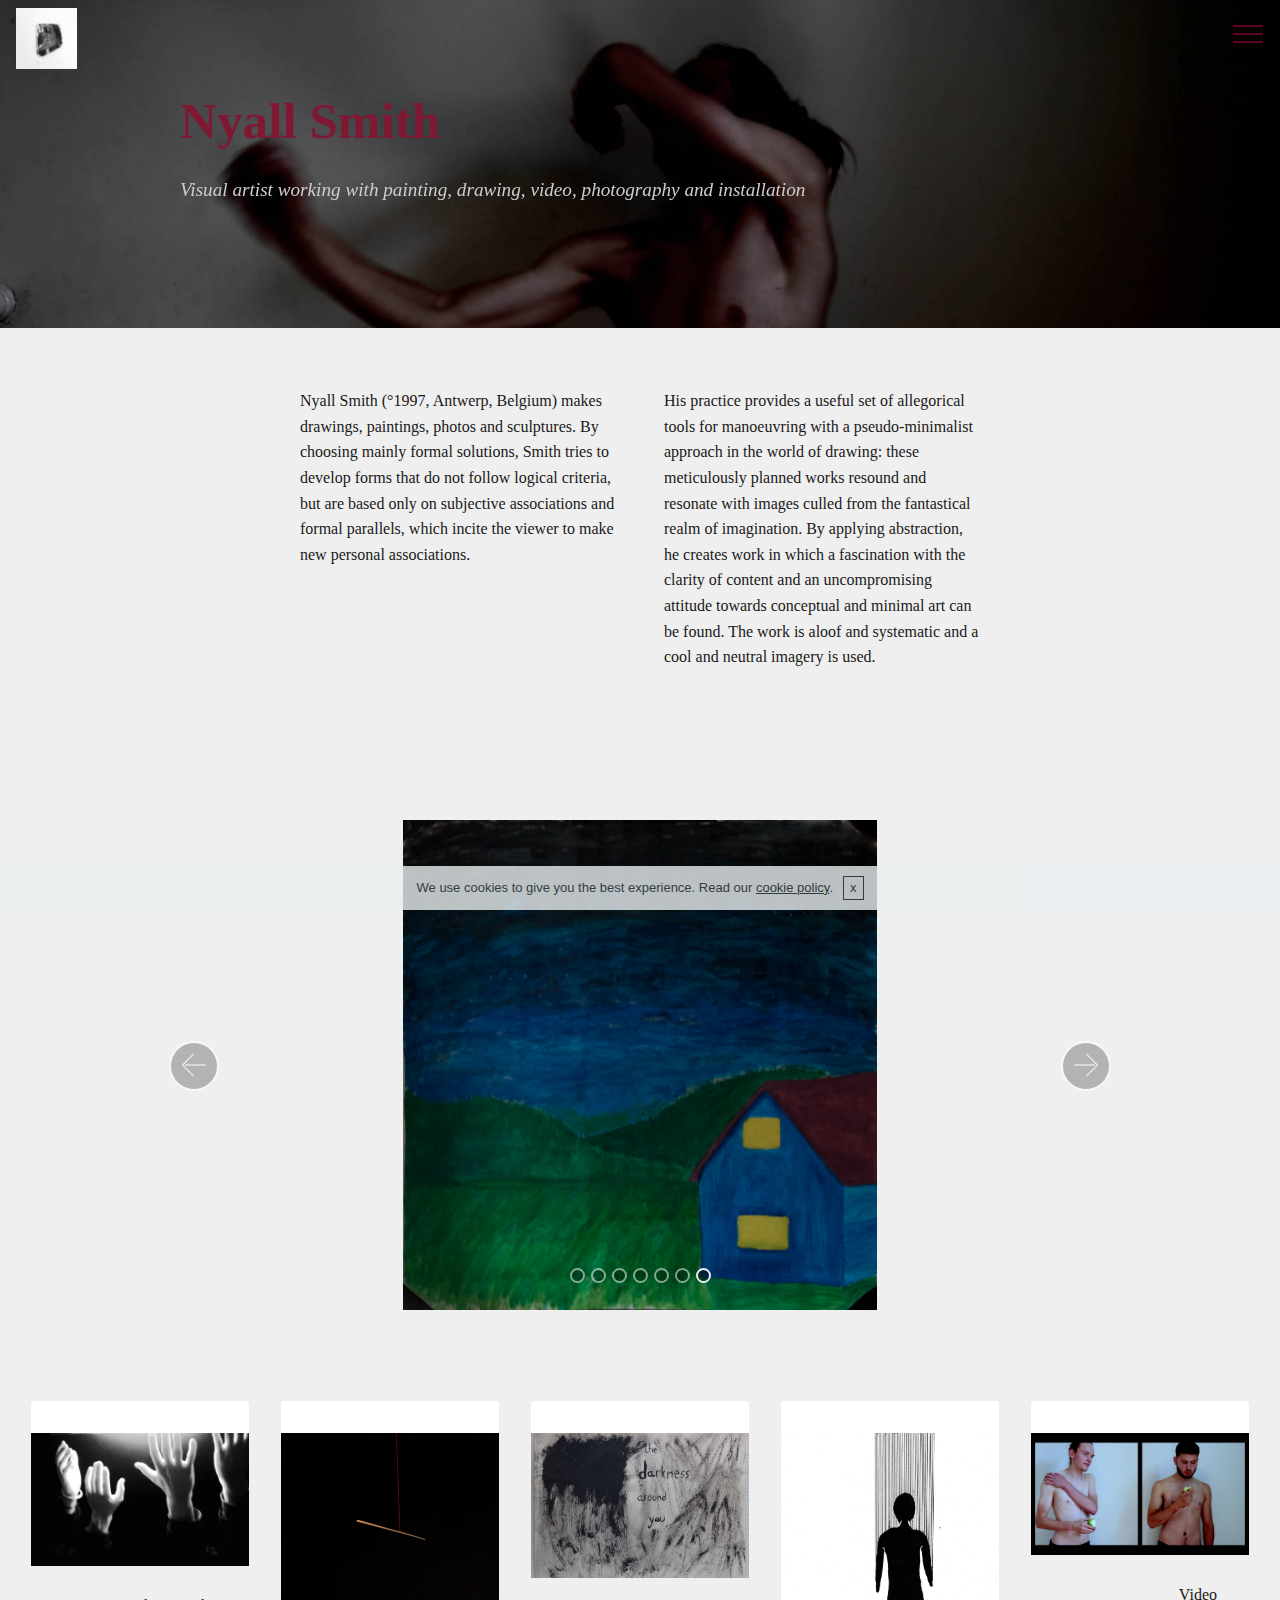
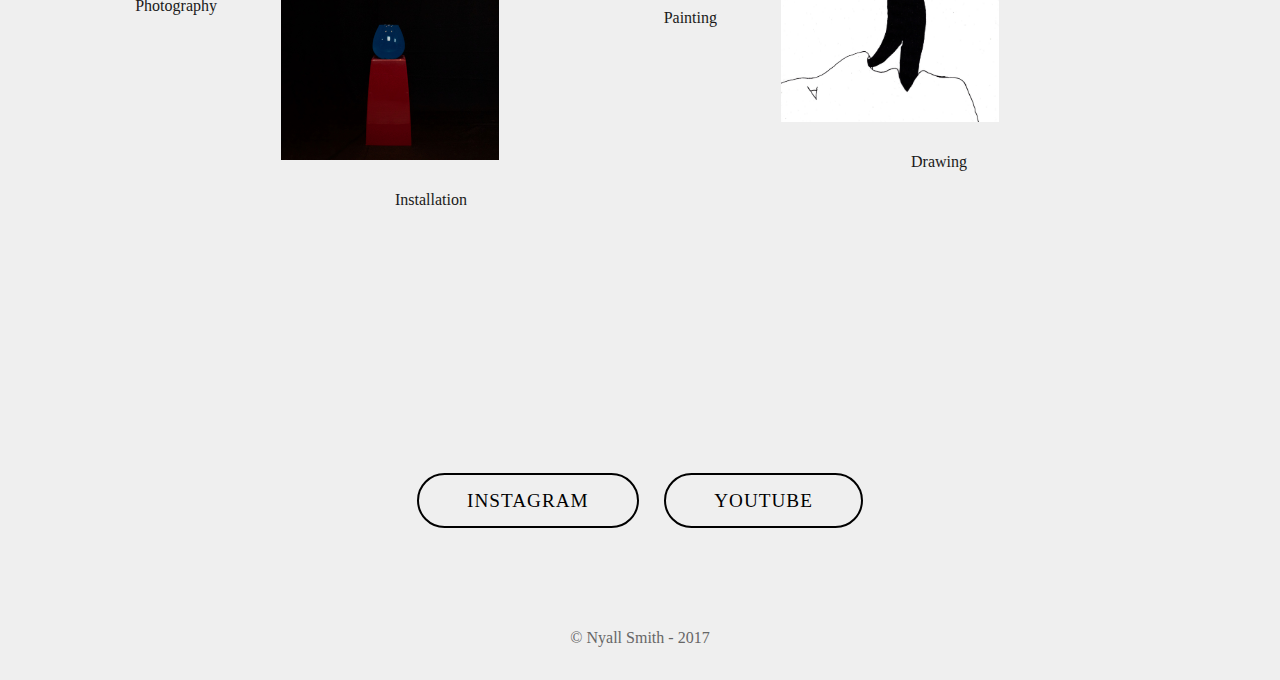
==== commit 45e9254a: "create github pages" ====
--- a/index.html
+++ b/index.html
@@ -1,11 +1,11 @@
 <!DOCTYPE html>
-<html>
+<html >
 <head>
-  <!-- Site made with Mobirise Website Builder v4.4.1, https://mobirise.com -->
+  <!-- Site made with Mobirise Website Builder v4.5.2, https://mobirise.com -->
   <meta charset="UTF-8">
   <meta http-equiv="X-UA-Compatible" content="IE=edge">
-  <meta name="generator" content="Mobirise v4.4.1, mobirise.com">
-  <meta name="viewport" content="width=device-width, initial-scale=1">
+  <meta name="generator" content="Mobirise v4.5.2, mobirise.com">
+  <meta name="viewport" content="width=device-width, initial-scale=1, minimum-scale=1">
   <link rel="shortcut icon" href="assets/images/deformed-1972x1972.jpg" type="image/x-icon">
   <meta name="description" content="Gent, Mobirise, mobirise, Mixed Media, mixed media">
   <title>Home</title>
@@ -22,7 +22,23 @@
   
 </head>
 <body>
-<section class="menu cid-qCmJ1HSzdq" once="menu" id="menu1-f" data-rv-view="31">
+
+<!-- Google Analytics -->
+<!-- Global site tag (gtag.js) - Google Analytics -->
+<script async src="https://www.googletagmanager.com/gtag/js?id=UA-111184873-1"></script>
+<script>
+  window.dataLayer = window.dataLayer || [];
+  function gtag(){dataLayer.push(arguments);}
+  gtag('js', new Date());
+
+  gtag('config', 'UA-111184873-1');
+</script>
+
+
+<!-- /Google Analytics -->
+
+
+<section class="menu cid-qCmJ1HSzdq" once="menu" id="menu1-f" data-rv-view="380">
 
     
 
@@ -60,7 +76,7 @@
     </nav>
 </section>
 
-<section class="engine"><a href="https://mobirise.co/k">free bootstrap templates</a></section><section class="cid-qCgNuCQPNP mbr-fullscreen mbr-parallax-background" id="header2-0" data-rv-view="33">
+<section class="engine"><a href="https://mobirise.co/n">bootstrap modal popup</a></section><section class="cid-qCgNuCQPNP mbr-parallax-background" id="header2-0" data-rv-view="382">
 
     
 
@@ -80,7 +96,7 @@
     
 </section>
 
-<section class="mbr-section article content3 cid-qCgPuDYVBe" id="content3-2" data-rv-view="36">
+<section class="mbr-section article content3 cid-qCgPuDYVBe" id="content3-2" data-rv-view="385">
       
      
 
@@ -94,17 +110,17 @@
     </div>
 </section>
 
-<section class="carousel slide cid-qCgVR4IRgM" data-interval="false" id="slider2-b" data-rv-view="37">
+<section class="carousel slide cid-qCgVR4IRgM" data-interval="false" id="slider2-b" data-rv-view="386">
 
     
     <div class="container content-slider">
         <div class="content-slider-wrap">
-            <div><div class="mbr-slider slide carousel" data-pause="true" data-keyboard="false" data-ride="carousel" data-interval="5000"><ol class="carousel-indicators"><li data-app-prevent-settings="" data-target="#slider2-b" data-slide-to="0"></li><li data-app-prevent-settings="" data-target="#slider2-b" data-slide-to="1"></li><li data-app-prevent-settings="" data-target="#slider2-b" data-slide-to="2"></li><li data-app-prevent-settings="" data-target="#slider2-b" data-slide-to="3"></li><li data-app-prevent-settings="" data-target="#slider2-b" class=" active" data-slide-to="4"></li></ol><div class="carousel-inner" role="listbox"><div class="carousel-item slider-fullscreen-image" data-bg-video-slide="false" style="background-image: url(assets/images/essence-of-the-individual-i-1999x2833.jpg);"><div class="container container-slide"><div class="image_wrapper"><img src="assets/images/essence-of-the-individual-i-1999x2833.jpg"><div class="carousel-caption justify-content-center"><div class="col-10 align-left"></div></div></div></div></div><div class="carousel-item slider-fullscreen-image" data-bg-video-slide="false" style="background-image: url(assets/images/img-7819-2000x3000.jpg);"><div class="container container-slide"><div class="image_wrapper"><img src="assets/images/img-7819-2000x3000.jpg"><div class="carousel-caption justify-content-center"><div class="col-10 align-right"></div></div></div></div></div><div class="carousel-item slider-fullscreen-image" data-bg-video-slide="false" style="background-image: url(assets/images/shade-in-blues-2000x2389.jpg);"><div class="container container-slide"><div class="image_wrapper"><img src="assets/images/shade-in-blues-2000x2389.jpg"><div class="carousel-caption justify-content-center"><div class="col-10 align-right"></div></div></div></div></div><div class="carousel-item slider-fullscreen-image" data-bg-video-slide="false" style="background-image: url(assets/images/akelei2-2000x2746.jpg);"><div class="container container-slide"><div class="image_wrapper"><img src="assets/images/akelei2-2000x2746.jpg"><div class="carousel-caption justify-content-center"><div class="col-10 align-right"></div></div></div></div></div><div class="carousel-item slider-fullscreen-image active" data-bg-video-slide="false" style="background-image: url(assets/images/untitled-1999x1628.jpg);"><div class="container container-slide"><div class="image_wrapper"><img src="assets/images/untitled-1999x1628.jpg"><div class="carousel-caption justify-content-center"><div class="col-10 align-right"></div></div></div></div></div></div><a data-app-prevent-settings="" class="carousel-control carousel-control-prev" role="button" data-slide="prev" href="#slider2-b"><span aria-hidden="true" class="mbri-left mbr-iconfont"></span><span class="sr-only">Previous</span></a><a data-app-prevent-settings="" class="carousel-control carousel-control-next" role="button" data-slide="next" href="#slider2-b"><span aria-hidden="true" class="mbri-right mbr-iconfont"></span><span class="sr-only">Next</span></a></div></div> 
-        </div>
-    </div>
-</section>
-
-<section class="features3 cid-qCgQOZQbsH" id="features17-6" data-rv-view="55">
+            <div><div class="mbr-slider slide carousel" data-pause="true" data-keyboard="false" data-ride="carousel" data-interval="5000"><ol class="carousel-indicators"><li data-app-prevent-settings="" data-target="#slider2-b" data-slide-to="0"></li><li data-app-prevent-settings="" data-target="#slider2-b" data-slide-to="1"></li><li data-app-prevent-settings="" data-target="#slider2-b" data-slide-to="2"></li><li data-app-prevent-settings="" data-target="#slider2-b" data-slide-to="3"></li><li data-app-prevent-settings="" data-target="#slider2-b" data-slide-to="4"></li><li data-app-prevent-settings="" data-target="#slider2-b" data-slide-to="5"></li><li data-app-prevent-settings="" data-target="#slider2-b" class=" active" data-slide-to="6"></li></ol><div class="carousel-inner" role="listbox"><div class="carousel-item slider-fullscreen-image" data-bg-video-slide="false" style="background-image: url(assets/images/essence-of-the-individual-i-1999x2833.jpg);"><div class="container container-slide"><div class="image_wrapper"><img src="assets/images/essence-of-the-individual-i-1999x2833.jpg"><div class="carousel-caption justify-content-center"><div class="col-10 align-left"></div></div></div></div></div><div class="carousel-item slider-fullscreen-image" data-bg-video-slide="false" style="background-image: url(assets/images/img-7819-2000x3000.jpg);"><div class="container container-slide"><div class="image_wrapper"><img src="assets/images/img-7819-2000x3000.jpg"><div class="carousel-caption justify-content-center"><div class="col-10 align-right"></div></div></div></div></div><div class="carousel-item slider-fullscreen-image" data-bg-video-slide="false" style="background-image: url(assets/images/shade-in-blues-2000x2389.jpg);"><div class="container container-slide"><div class="image_wrapper"><img src="assets/images/shade-in-blues-2000x2389.jpg"><div class="carousel-caption justify-content-center"><div class="col-10 align-right"></div></div></div></div></div><div class="carousel-item slider-fullscreen-image" data-bg-video-slide="false" style="background-image: url(assets/images/akelei2-2000x2746.jpg);"><div class="container container-slide"><div class="image_wrapper"><img src="assets/images/akelei2-2000x2746.jpg"><div class="carousel-caption justify-content-center"><div class="col-10 align-right"></div></div></div></div></div><div class="carousel-item slider-fullscreen-image" data-bg-video-slide="false" style="background-image: url(assets/images/untitled-1999x1628.jpg);"><div class="container container-slide"><div class="image_wrapper"><img src="assets/images/untitled-1999x1628.jpg"><div class="carousel-caption justify-content-center"><div class="col-10 align-right"></div></div></div></div></div><div class="carousel-item slider-fullscreen-image" data-bg-video-slide="false" style="background-image: url(assets/images/abstract-drawing-2000x3287.jpg);"><div class="container container-slide"><div class="image_wrapper"><img src="assets/images/abstract-drawing-2000x3287.jpg"><div class="carousel-caption justify-content-center"><div class="col-10 align-left"></div></div></div></div></div><div class="carousel-item slider-fullscreen-image active" data-bg-video-slide="false" style="background-image: url(assets/images/house-in-the-hills-1999x2066.jpg);"><div class="container container-slide"><div class="image_wrapper"><img src="assets/images/house-in-the-hills-1999x2066.jpg"><div class="carousel-caption justify-content-center"><div class="col-10 align-left"></div></div></div></div></div></div><a data-app-prevent-settings="" class="carousel-control carousel-control-prev" role="button" data-slide="prev" href="#slider2-b"><span aria-hidden="true" class="mbri-left mbr-iconfont"></span><span class="sr-only">Previous</span></a><a data-app-prevent-settings="" class="carousel-control carousel-control-next" role="button" data-slide="next" href="#slider2-b"><span aria-hidden="true" class="mbri-right mbr-iconfont"></span><span class="sr-only">Next</span></a></div></div> 
+        </div>
+    </div>
+</section>
+
+<section class="features3 cid-qCgQOZQbsH" id="features17-6" data-rv-view="410">
     
     
 
@@ -127,7 +143,7 @@
             <div class="card p-3 col-12 col-md-6 my-col">
                 <div class="card-wrapper">
                     <div class="card-img">
-                        <img src="assets/images/sway-away-3456x5184.jpg" alt="Mobirise" title="" media-simple="true">
+                        <a href="page7.html"><img src="assets/images/sway-away-3456x5184.jpg" alt="Mobirise" title="" media-simple="true"></a>
                     </div>
                     <div class="card-box">
                         <h4 class="card-title pb-3 mbr-fonts-style display-7">Installation</h4>
@@ -139,7 +155,7 @@
             <div class="card p-3 col-12 col-md-6 my-col">
                 <div class="card-wrapper">
                     <div class="card-img">
-                        <img src="assets/images/engulf-5184x3456.jpg" alt="Mobirise" title="" media-simple="true">
+                        <a href="page4.html"><img src="assets/images/engulf-5184x3456.jpg" alt="Mobirise" title="" media-simple="true"></a>
                     </div>
                     <div class="card-box">
                         <h4 class="card-title pb-3 mbr-fonts-style display-7">
@@ -152,7 +168,7 @@
             <div class="card p-3 col-12 col-md-6 my-col">
                 <div class="card-wrapper">
                     <div class="card-img">
-                        <img src="assets/images/soul-2505x3323.jpg" alt="Mobirise" title="" media-simple="true">
+                        <a href="page5.html"><img src="assets/images/soul-2505x3323.jpg" alt="Mobirise" title="" media-simple="true"></a>
                     </div>
                     <div class="card-box">
                         <h4 class="card-title pb-3 mbr-fonts-style display-7">
@@ -178,21 +194,21 @@
     </div>
 </section>
 
-<section class="mbr-section content8 cid-qCmSoReOy5" id="content8-s" data-rv-view="58">
+<section class="mbr-section content8 cid-qCmSoReOy5" id="content8-s" data-rv-view="413">
 
     
 
     <div class="container">
         <div class="media-container-row title">
             <div class="col-12 col-md-8">
-                <div class="mbr-section-btn align-center"><a class="btn btn-primary display-4" href="https://www.instagram.com/nyallsmith/" target="_blank">INSTAGRAM</a>
-                    <a class="btn btn-primary display-4" href="https://www.youtube.com/channel/UCPrLvt_QpQk_EDt6TsaD1sw?view_as=subscriber" target="_blank">YOUTUBE</a></div>
-            </div>
-        </div>
-    </div>
-</section>
-
-<section once="" class="cid-qCmSv1crWO" id="footer6-u" data-rv-view="59">
+                <div class="mbr-section-btn align-center"><a class="btn btn-black-outline display-4" href="https://www.instagram.com/nyallsmith/" target="_blank">INSTAGRAM</a>
+                    <a class="btn btn-black-outline display-4" href="https://www.youtube.com/channel/UCPrLvt_QpQk_EDt6TsaD1sw?view_as=subscriber" target="_blank">YOUTUBE</a></div>
+            </div>
+        </div>
+    </div>
+</section>
+
+<section once="" class="cid-qCmSv1crWO" id="footer6-u" data-rv-view="414">
 
     
 
@@ -213,16 +229,19 @@
   <script src="assets/popper/popper.min.js"></script>
   <script src="assets/tether/tether.min.js"></script>
   <script src="assets/bootstrap/js/bootstrap.min.js"></script>
-  <script src="assets/smooth-scroll/smooth-scroll.js"></script>
+  <script src="assets/smoothscroll/smooth-scroll.js"></script>
+  <script src="assets/cookies-alert-plugin/cookies-alert-core.js"></script>
+  <script src="assets/cookies-alert-plugin/cookies-alert-script.js"></script>
   <script src="assets/dropdown/js/script.min.js"></script>
-  <script src="assets/touch-swipe/jquery.touch-swipe.min.js"></script>
-  <script src="assets/bootstrap-carousel-swipe/bootstrap-carousel-swipe.js"></script>
-  <script src="assets/jquery-mb-ytplayer/jquery.mb.ytplayer.min.js"></script>
-  <script src="assets/jquery-mb-vimeo_player/jquery.mb.vimeo_player.js"></script>
-  <script src="assets/jarallax/jarallax.min.js"></script>
+  <script src="assets/bootstrapcarouselswipe/bootstrap-carousel-swipe.js"></script>
+  <script src="assets/parallax/jarallax.min.js"></script>
+  <script src="assets/ytplayer/jquery.mb.ytplayer.min.js"></script>
+  <script src="assets/vimeoplayer/jquery.mb.vimeo_player.js"></script>
+  <script src="assets/touchswipe/jquery.touch-swipe.min.js"></script>
   <script src="assets/theme/js/script.js"></script>
-  <script src="assets/mobirise-slider-video/script.js"></script>
-  
-  
-</body>
+  <script src="assets/slidervideo/script.js"></script>
+  
+  
+<input name="cookieData" type="hidden" data-cookie-text="We use cookies to give you the best experience. Read our <a href='privacy.html'>cookie policy</a>.">
+  </body>
 </html>--- a/assets/mobirise/css/mbr-additional.css
+++ b/assets/mobirise/css/mbr-additional.css
@@ -1,9 +1,3 @@
-@import url(https://fonts.googleapis.com/css?family=Lora:400,400i,700,700i);
-
-
-
-
-
 body {
   font-style: normal;
   line-height: 1.5;
@@ -20,35 +14,35 @@
   line-height: 1.6;
 }
 .display-1 {
-  font-family: 'Lora', serif;
+  font-family: undefined;
   font-size: 4.25rem;
 }
 .display-1 > .mbr-iconfont {
   font-size: 6.8rem;
 }
 .display-2 {
-  font-family: 'Lora', serif;
+  font-family: undefined;
   font-size: 3.2rem;
 }
 .display-2 > .mbr-iconfont {
   font-size: 5.12rem;
 }
 .display-4 {
-  font-family: 'Lora', serif;
+  font-family: undefined;
   font-size: 1.2rem;
 }
 .display-4 > .mbr-iconfont {
   font-size: 1.92rem;
 }
 .display-5 {
-  font-family: 'Lora', serif;
+  font-family: undefined;
   font-size: 1.5rem;
 }
 .display-5 > .mbr-iconfont {
   font-size: 2.4rem;
 }
 .display-7 {
-  font-family: 'Lora', serif;
+  font-family: undefined;
   font-size: 1rem;
 }
 .display-7 > .mbr-iconfont {
@@ -582,12 +576,38 @@
 .scrollToTop_wraper {
   opacity: 0 !important;
 }
+#scrollToTop a i:before {
+  content: '';
+  position: absolute;
+  height: 40%;
+  top: 25%;
+  background: #fff;
+  width: 2px;
+  left: calc(50% - 1px);
+}
+#scrollToTop a i:after {
+  content: '';
+  position: absolute;
+  display: block;
+  border-top: 2px solid #fff;
+  border-right: 2px solid #fff;
+  width: 40%;
+  height: 40%;
+  left: 30%;
+  bottom: 30%;
+  transform: rotate(135deg);
+}
 /* Others*/
 .note-check a[data-value=Rubik] {
   font-style: normal;
 }
 .mbr-arrow a {
   color: #ffffff;
+}
+@media (max-width: 767px) {
+  .mbr-arrow {
+    display: none;
+  }
 }
 .form-control-label {
   position: relative;
@@ -621,7 +641,7 @@
   background-color: #f5f5f5;
   box-shadow: none;
   color: #565656;
-  font-family: 'Lora', serif;
+  font-family: undefined;
   font-size: 1rem;
   line-height: 1.43;
   min-height: 3.5em;
@@ -1723,6 +1743,8 @@
   flex-basis: auto;
 }
 .cid-qCgNuCQPNP {
+  padding-top: 90px;
+  padding-bottom: 90px;
   background-image: url("../../../assets/images/essence-of-the-individual-iii-2000x1333.jpg");
 }
 .cid-qCgNuCQPNP H1 {
@@ -1743,16 +1765,16 @@
 .cid-qCgPuDYVBe {
   padding-top: 60px;
   padding-bottom: 30px;
-  background-color: #5f061d;
+  background-color: #efefef;
 }
 .cid-qCgPuDYVBe .mbr-text {
-  color: #cccccc;
+  color: #1a1919;
   text-align: left;
 }
 .cid-qCgVR4IRgM {
   padding-top: 120px;
   padding-bottom: 45px;
-  background-color: #5f061d;
+  background-color: #efefef;
 }
 .cid-qCgVR4IRgM .content-slider {
   display: flex;
@@ -2030,7 +2052,7 @@
 .cid-qCgQOZQbsH {
   padding-top: 30px;
   padding-bottom: 135px;
-  background-color: #5f061d;
+  background-color: #efefef;
 }
 .cid-qCgQOZQbsH .card-img {
   background-color: #fff;
@@ -2071,18 +2093,18 @@
   }
 }
 .cid-qCgQOZQbsH .card-title {
-  color: #cccccc;
+  color: #1a1919;
   text-align: right;
 }
 .cid-qCmSoReOy5 {
   padding-top: 60px;
   padding-bottom: 60px;
-  background-color: #5f061d;
+  background-color: #efefef;
 }
 .cid-qCmSv1crWO {
   padding-top: 30px;
   padding-bottom: 30px;
-  background-color: #5f061d;
+  background-color: #efefef;
 }
 .cid-qCmSv1crWO .media-container-row .mbr-text {
   color: #666666;
@@ -2090,7 +2112,7 @@
 .cid-qChKqZ6Dhk {
   padding-top: 60px;
   padding-bottom: 60px;
-  background: #5f061d;
+  background: #efefef;
 }
 .cid-qChKqZ6Dhk .video-block {
   margin: auto;
@@ -2262,7 +2284,7 @@
   width: 30px;
   height: 2px;
   border-right: 5px;
-  background-color: #5f061d;
+  background-color: #ffffff;
 }
 .cid-qCmQW5X6dv button.navbar-toggler .hamburger span:nth-child(1) {
   top: 0;
@@ -2488,8 +2510,7 @@
 .cid-qCmRbE0oAk {
   padding-top: 60px;
   padding-bottom: 60px;
-  background: #149dcc;
-  background: linear-gradient(0deg, #149dcc, #5f061d);
+  background: #efefef;
 }
 .cid-qCmRbE0oAk .video-block {
   margin: auto;
@@ -2912,10 +2933,10 @@
   text-align: center;
 }
 .cid-qCmMS9FWlI H2 {
-  color: #0f7699;
+  color: #efefef;
 }
 .cid-qCmMS9FWlI LABEL {
-  color: #0f7699;
+  color: #efefef;
 }
 .cid-qCmRTEomJX {
   padding-top: 60px;
@@ -3135,7 +3156,7 @@
   width: 30px;
   height: 2px;
   border-right: 5px;
-  background-color: #5f061d;
+  background-color: #ffffff;
 }
 .cid-qCmJ1HSzdq button.navbar-toggler .hamburger span:nth-child(1) {
   top: 0;
@@ -3800,7 +3821,7 @@
   width: 30px;
   height: 2px;
   border-right: 5px;
-  background-color: #5f061d;
+  background-color: #ffffff;
 }
 .cid-qCmJ1HSzdq button.navbar-toggler .hamburger span:nth-child(1) {
   top: 0;
@@ -4023,6 +4044,49 @@
 .cid-qCmJ1HSzdq .navbar-collapse {
   flex-basis: auto;
 }
+.cid-qDHg2kQzh4 {
+  padding-top: 90px;
+  padding-bottom: 90px;
+  background-color: #5f061d;
+}
+.cid-qDHg2kQzh4 .mbr-slider .carousel-control {
+  background: #1b1b1b;
+}
+.cid-qDHg2kQzh4 .mbr-slider .carousel-control-prev {
+  left: 0;
+  margin-left: 2.5rem;
+}
+.cid-qDHg2kQzh4 .mbr-slider .carousel-control-next {
+  right: 0;
+  margin-right: 2.5rem;
+}
+.cid-qDHg2kQzh4 .mbr-slider .modal-body .close {
+  background: #1b1b1b;
+}
+.cid-qDHg2kQzh4 .mbr-gallery-item > div::before {
+  content: '';
+  position: absolute;
+  left: 0;
+  top: 0;
+  width: 100%;
+  height: 100%;
+  background: linear-gradient(to left, #554346, #45505b) !important;
+  opacity: 0;
+  -webkit-transition: 0.2s opacity ease-in-out;
+  transition: 0.2s opacity ease-in-out;
+}
+.cid-qDHg2kQzh4 .mbr-gallery-title {
+  font-size: .9em;
+  position: absolute;
+  display: block;
+  width: 100%;
+  bottom: 0;
+  padding: 1rem;
+  color: #fff;
+  background: linear-gradient(to left, rgba(85, 67, 70, 0.85), rgba(69, 80, 91, 0.85)) !important;
+  -webkit-transition: 0.2s background ease-in-out;
+  transition: 0.2s background ease-in-out;
+}
 .cid-qCmJ1HSzdq .navbar {
   padding: .5rem 0;
   background: #5f061d;
@@ -4185,7 +4249,7 @@
   width: 30px;
   height: 2px;
   border-right: 5px;
-  background-color: #5f061d;
+  background-color: #ffffff;
 }
 .cid-qCmJ1HSzdq button.navbar-toggler .hamburger span:nth-child(1) {
   top: 0;
@@ -4408,6 +4472,286 @@
 .cid-qCmJ1HSzdq .navbar-collapse {
   flex-basis: auto;
 }
+.cid-qDHebsMKIt {
+  padding-top: 60px;
+  padding-bottom: 60px;
+  background-color: #5f061d;
+}
+.cid-qDHdYWR4A6 {
+  padding-top: 45px;
+  padding-bottom: 45px;
+  background-color: #5f061d;
+}
+.cid-qDHdYWR4A6 .content-slider {
+  display: flex;
+  justify-content: center;
+}
+.cid-qDHdYWR4A6 .modal-body .close {
+  background: #1b1b1b;
+}
+.cid-qDHdYWR4A6 .modal-body .close span {
+  font-style: normal;
+}
+.cid-qDHdYWR4A6 .carousel-inner > .active,
+.cid-qDHdYWR4A6 .carousel-inner > .next,
+.cid-qDHdYWR4A6 .carousel-inner > .prev {
+  display: flex;
+}
+.cid-qDHdYWR4A6 .carousel-control .icon-next,
+.cid-qDHdYWR4A6 .carousel-control .icon-prev {
+  margin-top: -18px;
+  font-size: 40px;
+  line-height: 27px;
+}
+.cid-qDHdYWR4A6 .carousel-control:hover {
+  background: #1b1b1b;
+  color: #fff;
+  opacity: 1;
+}
+@media (max-width: 767px) {
+  .cid-qDHdYWR4A6 .container .carousel-control {
+    margin-bottom: 0;
+  }
+  .cid-qDHdYWR4A6 .content-slider-wrap {
+    width: 100%!important;
+  }
+}
+.cid-qDHdYWR4A6 .boxed-slider {
+  position: relative;
+  padding: 93px 0;
+}
+.cid-qDHdYWR4A6 .boxed-slider > div {
+  position: relative;
+}
+.cid-qDHdYWR4A6 .container img {
+  width: 100%;
+}
+.cid-qDHdYWR4A6 .container img + .row {
+  position: absolute;
+  top: 50%;
+  left: 0;
+  right: 0;
+  -webkit-transform: translateY(-50%);
+  -moz-transform: translateY(-50%);
+  transform: translateY(-50%);
+  z-index: 2;
+}
+.cid-qDHdYWR4A6 .mbr-section {
+  padding: 0;
+  background-attachment: scroll;
+}
+.cid-qDHdYWR4A6 .mbr-table-cell {
+  padding: 0;
+}
+.cid-qDHdYWR4A6 .container .carousel-indicators {
+  margin-bottom: 3px;
+}
+.cid-qDHdYWR4A6 .carousel-caption {
+  top: 50%;
+  right: 0;
+  bottom: auto;
+  left: 0;
+  display: flex;
+  align-items: center;
+  -webkit-transform: translateY(-50%);
+  transform: translateY(-50%);
+}
+.cid-qDHdYWR4A6 .mbr-overlay {
+  z-index: 1;
+}
+.cid-qDHdYWR4A6 .container-slide.container {
+  width: 100%;
+  min-height: 100vh;
+  padding: 0;
+}
+.cid-qDHdYWR4A6 .carousel-item {
+  background-position: 50% 50%;
+  background-repeat: no-repeat;
+  background-size: cover;
+  -o-transition: -o-transform 0.6s ease-in-out;
+  -webkit-transition: -webkit-transform 0.6s ease-in-out;
+  transition: transform 0.6s ease-in-out, -webkit-transform 0.6s ease-in-out, -o-transform 0.6s ease-in-out;
+  -webkit-backface-visibility: hidden;
+  backface-visibility: hidden;
+  -webkit-perspective: 1000px;
+  perspective: 1000px;
+}
+@media (max-width: 576px) {
+  .cid-qDHdYWR4A6 .carousel-item .container {
+    width: 100%;
+  }
+}
+.cid-qDHdYWR4A6 .carousel-item-next.carousel-item-left,
+.cid-qDHdYWR4A6 .carousel-item-prev.carousel-item-right {
+  -webkit-transform: translate3d(0, 0, 0);
+  transform: translate3d(0, 0, 0);
+}
+.cid-qDHdYWR4A6 .active.carousel-item-right,
+.cid-qDHdYWR4A6 .carousel-item-next {
+  -webkit-transform: translate3d(100%, 0, 0);
+  transform: translate3d(100%, 0, 0);
+}
+.cid-qDHdYWR4A6 .active.carousel-item-left,
+.cid-qDHdYWR4A6 .carousel-item-prev {
+  -webkit-transform: translate3d(-100%, 0, 0);
+  transform: translate3d(-100%, 0, 0);
+}
+.cid-qDHdYWR4A6 .mbr-slider .carousel-control {
+  top: 50%;
+  width: 50px;
+  height: 50px;
+  margin-top: -1.5rem;
+  font-size: 35px;
+  background-color: rgba(0, 0, 0, 0.5);
+  border: 2px solid #fff;
+  border-radius: 50%;
+  transition: all .3s;
+}
+.cid-qDHdYWR4A6 .mbr-slider .carousel-control.carousel-control-prev {
+  left: 0;
+  margin-left: 2.5rem;
+}
+.cid-qDHdYWR4A6 .mbr-slider .carousel-control.carousel-control-next {
+  right: 0;
+  margin-right: 2.5rem;
+}
+.cid-qDHdYWR4A6 .mbr-slider .carousel-control .mbr-iconfont {
+  font-size: 1.5rem;
+}
+@media (max-width: 767px) {
+  .cid-qDHdYWR4A6 .mbr-slider .carousel-control {
+    top: auto;
+    bottom: 1rem;
+  }
+}
+.cid-qDHdYWR4A6 .mbr-slider .carousel-indicators {
+  position: absolute;
+  bottom: 0;
+  margin-bottom: 1.5rem !important;
+}
+.cid-qDHdYWR4A6 .mbr-slider .carousel-indicators li {
+  max-width: 15px;
+  height: 15px;
+  max-height: 15px;
+  margin: 3px;
+  background-color: rgba(0, 0, 0, 0.5);
+  border: 2px solid #fff;
+  border-radius: 50%;
+  opacity: .5;
+  transition: all .3s;
+}
+.cid-qDHdYWR4A6 .mbr-slider .carousel-indicators li.active,
+.cid-qDHdYWR4A6 .mbr-slider .carousel-indicators li:hover {
+  opacity: .9;
+}
+.cid-qDHdYWR4A6 .mbr-slider .carousel-indicators li::after,
+.cid-qDHdYWR4A6 .mbr-slider .carousel-indicators li::before {
+  content: none;
+}
+.cid-qDHdYWR4A6 .mbr-slider .carousel-indicators.ie-fix {
+  left: 50%;
+  display: block;
+  width: 60%;
+  margin-left: -30%;
+  text-align: center;
+}
+@media (max-width: 576px) {
+  .cid-qDHdYWR4A6 .mbr-slider .carousel-indicators {
+    display: none !important;
+  }
+}
+.cid-qDHdYWR4A6 .mbr-slider > .container img {
+  width: 100%;
+}
+.cid-qDHdYWR4A6 .mbr-slider > .container img + .row {
+  position: absolute;
+  top: 50%;
+  right: 0;
+  left: 0;
+  z-index: 2;
+  -moz-transform: translateY(-50%);
+  -webkit-transform: translateY(-50%);
+  transform: translateY(-50%);
+}
+.cid-qDHdYWR4A6 .mbr-slider > .container .carousel-indicators {
+  margin-bottom: 3px;
+}
+@media (max-width: 576px) {
+  .cid-qDHdYWR4A6 .mbr-slider > .container .carousel-control {
+    margin-bottom: 0;
+  }
+}
+.cid-qDHdYWR4A6 .mbr-slider .mbr-section {
+  padding: 0;
+  background-attachment: scroll;
+}
+.cid-qDHdYWR4A6 .mbr-slider .mbr-table-cell {
+  padding: 0;
+}
+.cid-qDHdYWR4A6 .carousel-item .container.container-slide {
+  position: initial;
+  width: auto;
+  min-height: 0;
+}
+.cid-qDHdYWR4A6 .full-screen .slider-fullscreen-image {
+  min-height: 100vh;
+  background-repeat: no-repeat;
+  background-position: 50% 50%;
+  background-size: cover;
+}
+.cid-qDHdYWR4A6 .full-screen .slider-fullscreen-image.active {
+  display: -o-flex;
+}
+.cid-qDHdYWR4A6 .full-screen .container {
+  width: auto;
+  padding-right: 0;
+  padding-left: 0;
+}
+.cid-qDHdYWR4A6 .full-screen .carousel-item .container.container-slide {
+  width: 100%;
+  min-height: 100vh;
+  padding: 0;
+}
+.cid-qDHdYWR4A6 .full-screen .carousel-item .container.container-slide img {
+  display: none;
+}
+.cid-qDHdYWR4A6 .mbr-background-video-preview {
+  position: absolute;
+  top: 0;
+  right: 0;
+  bottom: 0;
+  left: 0;
+}
+.cid-qDHdYWR4A6 .mbr-overlay ~ .container-slide {
+  z-index: auto;
+}
+.cid-qDHdYWR4A6 .mbr-slider.slide .container {
+  overflow: hidden;
+  padding: 0;
+}
+.cid-qDHdYWR4A6 .carousel-inner {
+  height: 100%;
+}
+.cid-qDHdYWR4A6 .slider-fullscreen-image {
+  height: 100%;
+  background: transparent !important;
+}
+.cid-qDHdYWR4A6 .image_wrapper {
+  height: 400px;
+  width: 100%;
+  position: relative;
+  display: inline-block;
+}
+.cid-qDHdYWR4A6 .image_wrapper img {
+  width: auto !important;
+  height: 100%;
+}
+.cid-qDHdYWR4A6 .carousel-item .container-slide {
+  text-align: center;
+}
+.cid-qDHdYWR4A6 .content-slider-wrap {
+  width: 60%;
+}
 .cid-qCmJ1HSzdq .navbar {
   padding: .5rem 0;
   background: #5f061d;
@@ -4793,388 +5137,515 @@
 .cid-qCmJ1HSzdq .navbar-collapse {
   flex-basis: auto;
 }
-.cid-qCmJ1HSzdq .navbar {
-  padding: .5rem 0;
-  background: #5f061d;
-  transition: none;
-  min-height: 77px;
-}
-.cid-qCmJ1HSzdq .navbar-dropdown.bg-color.transparent.opened {
-  background: #5f061d;
-}
-.cid-qCmJ1HSzdq a {
+.cid-qDHoWlZxHc .modal-body .close {
+  background: #1b1b1b;
+}
+.cid-qDHoWlZxHc .modal-body .close span {
   font-style: normal;
 }
-.cid-qCmJ1HSzdq .nav-item span {
-  padding-right: 0.4em;
-  line-height: 0.5em;
-  vertical-align: text-bottom;
+.cid-qDHoWlZxHc .carousel-inner > .active,
+.cid-qDHoWlZxHc .carousel-inner > .next,
+.cid-qDHoWlZxHc .carousel-inner > .prev {
+  display: table;
+}
+.cid-qDHoWlZxHc .carousel-control .icon-next,
+.cid-qDHoWlZxHc .carousel-control .icon-prev {
+  margin-top: -18px;
+  font-size: 40px;
+  line-height: 27px;
+}
+.cid-qDHoWlZxHc .carousel-control:hover {
+  background: #1b1b1b;
+  color: #fff;
+  opacity: 1;
+}
+@media (max-width: 767px) {
+  .cid-qDHoWlZxHc .container .carousel-control {
+    margin-bottom: 0;
+  }
+}
+.cid-qDHoWlZxHc .boxed-slider {
   position: relative;
-  text-decoration: none;
-}
-.cid-qCmJ1HSzdq .nav-item a {
+  padding: 93px 0;
+}
+.cid-qDHoWlZxHc .boxed-slider > div {
+  position: relative;
+}
+.cid-qDHoWlZxHc .container img {
+  width: 100%;
+}
+.cid-qDHoWlZxHc .container img + .row {
+  position: absolute;
+  top: 50%;
+  left: 0;
+  right: 0;
+  -webkit-transform: translateY(-50%);
+  -moz-transform: translateY(-50%);
+  transform: translateY(-50%);
+  z-index: 2;
+}
+.cid-qDHoWlZxHc .mbr-section {
+  padding: 0;
+  background-attachment: scroll;
+}
+.cid-qDHoWlZxHc .mbr-table-cell {
+  padding: 0;
+}
+.cid-qDHoWlZxHc .container .carousel-indicators {
+  margin-bottom: 3px;
+}
+.cid-qDHoWlZxHc .carousel-caption {
+  top: 50%;
+  right: 0;
+  bottom: auto;
+  left: 0;
   display: flex;
   align-items: center;
+  -webkit-transform: translateY(-50%);
+  transform: translateY(-50%);
+}
+.cid-qDHoWlZxHc .mbr-overlay {
+  z-index: 1;
+}
+.cid-qDHoWlZxHc .container-slide.container {
+  min-width: 100%;
+  min-height: 100vh;
+  padding: 0;
+}
+.cid-qDHoWlZxHc .carousel-item {
+  background-position: 50% 50%;
+  background-repeat: no-repeat;
+  background-size: cover;
+  -o-transition: -o-transform 0.6s ease-in-out;
+  -webkit-transition: -webkit-transform 0.6s ease-in-out;
+  transition: transform 0.6s ease-in-out, -webkit-transform 0.6s ease-in-out, -o-transform 0.6s ease-in-out;
+  -webkit-backface-visibility: hidden;
+  backface-visibility: hidden;
+  -webkit-perspective: 1000px;
+  perspective: 1000px;
+}
+@media (max-width: 576px) {
+  .cid-qDHoWlZxHc .carousel-item .container {
+    width: 100%;
+  }
+}
+.cid-qDHoWlZxHc .carousel-item-next.carousel-item-left,
+.cid-qDHoWlZxHc .carousel-item-prev.carousel-item-right {
+  -webkit-transform: translate3d(0, 0, 0);
+  transform: translate3d(0, 0, 0);
+}
+.cid-qDHoWlZxHc .active.carousel-item-right,
+.cid-qDHoWlZxHc .carousel-item-next {
+  -webkit-transform: translate3d(100%, 0, 0);
+  transform: translate3d(100%, 0, 0);
+}
+.cid-qDHoWlZxHc .active.carousel-item-left,
+.cid-qDHoWlZxHc .carousel-item-prev {
+  -webkit-transform: translate3d(-100%, 0, 0);
+  transform: translate3d(-100%, 0, 0);
+}
+.cid-qDHoWlZxHc .mbr-slider .carousel-control {
+  top: 50%;
+  width: 70px;
+  height: 70px;
+  margin-top: -1.5rem;
+  font-size: 35px;
+  background-color: rgba(0, 0, 0, 0.5);
+  border: 2px solid #fff;
+  border-radius: 50%;
+  transition: all .3s;
+}
+.cid-qDHoWlZxHc .mbr-slider .carousel-control.carousel-control-prev {
+  left: 0;
+  margin-left: 2.5rem;
+}
+.cid-qDHoWlZxHc .mbr-slider .carousel-control.carousel-control-next {
+  right: 0;
+  margin-right: 2.5rem;
+}
+.cid-qDHoWlZxHc .mbr-slider .carousel-control .mbr-iconfont {
+  font-size: 2rem;
+}
+@media (max-width: 767px) {
+  .cid-qDHoWlZxHc .mbr-slider .carousel-control {
+    top: auto;
+    bottom: 1rem;
+  }
+}
+.cid-qDHoWlZxHc .mbr-slider .carousel-indicators {
+  position: absolute;
+  bottom: 0;
+  margin-bottom: 1.5rem !important;
+}
+.cid-qDHoWlZxHc .mbr-slider .carousel-indicators li {
+  max-width: 20px;
+  width: 20px;
+  height: 20px;
+  max-height: 20px;
+  margin: 3px;
+  background-color: rgba(0, 0, 0, 0.5);
+  border: 2px solid #fff;
+  border-radius: 50%;
+  opacity: .5;
+  transition: all .3s;
+}
+.cid-qDHoWlZxHc .mbr-slider .carousel-indicators li.active,
+.cid-qDHoWlZxHc .mbr-slider .carousel-indicators li:hover {
+  opacity: .9;
+}
+.cid-qDHoWlZxHc .mbr-slider .carousel-indicators li::after,
+.cid-qDHoWlZxHc .mbr-slider .carousel-indicators li::before {
+  content: none;
+}
+.cid-qDHoWlZxHc .mbr-slider .carousel-indicators.ie-fix {
+  left: 50%;
+  display: block;
+  width: 60%;
+  margin-left: -30%;
+  text-align: center;
+}
+@media (max-width: 576px) {
+  .cid-qDHoWlZxHc .mbr-slider .carousel-indicators {
+    display: none !important;
+  }
+}
+.cid-qDHoWlZxHc .mbr-slider > .container img {
+  width: 100%;
+}
+.cid-qDHoWlZxHc .mbr-slider > .container img + .row {
+  position: absolute;
+  top: 50%;
+  right: 0;
+  left: 0;
+  z-index: 2;
+  -moz-transform: translateY(-50%);
+  -webkit-transform: translateY(-50%);
+  transform: translateY(-50%);
+}
+.cid-qDHoWlZxHc .mbr-slider > .container .carousel-indicators {
+  margin-bottom: 3px;
+}
+@media (max-width: 576px) {
+  .cid-qDHoWlZxHc .mbr-slider > .container .carousel-control {
+    margin-bottom: 0;
+  }
+}
+.cid-qDHoWlZxHc .mbr-slider .mbr-section {
+  padding: 0;
+  background-attachment: scroll;
+}
+.cid-qDHoWlZxHc .mbr-slider .mbr-table-cell {
+  padding: 0;
+}
+.cid-qDHoWlZxHc .carousel-item .container.container-slide {
+  position: initial;
+  width: auto;
+  min-height: 0;
+}
+.cid-qDHoWlZxHc .full-screen .slider-fullscreen-image {
+  min-height: 100vh;
+  background-repeat: no-repeat;
+  background-position: 50% 50%;
+  background-size: cover;
+}
+.cid-qDHoWlZxHc .full-screen .slider-fullscreen-image.active {
+  display: -o-flex;
+}
+.cid-qDHoWlZxHc .full-screen .container {
+  width: auto;
+  padding-right: 0;
+  padding-left: 0;
+}
+.cid-qDHoWlZxHc .full-screen .carousel-item .container.container-slide {
+  width: 100%;
+  min-height: 100vh;
+  padding: 0;
+}
+.cid-qDHoWlZxHc .full-screen .carousel-item .container.container-slide img {
+  display: none;
+}
+.cid-qDHoWlZxHc .mbr-background-video-preview {
+  position: absolute;
+  top: 0;
+  right: 0;
+  bottom: 0;
+  left: 0;
+}
+.cid-qDHoWlZxHc .mbr-overlay ~ .container-slide {
+  z-index: auto;
+}
+.cid-qDHpfVirrM {
+  padding-top: 45px;
+  padding-bottom: 45px;
+  background-color: #efefef;
+}
+.cid-qDHpfVirrM .content-slider {
+  display: flex;
   justify-content: center;
-  padding: 0.7rem 0 !important;
-  margin: 0rem .65rem !important;
-}
-.cid-qCmJ1HSzdq .nav-item:focus,
-.cid-qCmJ1HSzdq .nav-link:focus {
-  outline: none;
-}
-.cid-qCmJ1HSzdq .btn {
-  padding: 0.4rem 1.5rem;
-  display: inline-flex;
+}
+.cid-qDHpfVirrM .modal-body .close {
+  background: #1b1b1b;
+}
+.cid-qDHpfVirrM .modal-body .close span {
+  font-style: normal;
+}
+.cid-qDHpfVirrM .carousel-inner > .active,
+.cid-qDHpfVirrM .carousel-inner > .next,
+.cid-qDHpfVirrM .carousel-inner > .prev {
+  display: flex;
+}
+.cid-qDHpfVirrM .carousel-control .icon-next,
+.cid-qDHpfVirrM .carousel-control .icon-prev {
+  margin-top: -18px;
+  font-size: 40px;
+  line-height: 27px;
+}
+.cid-qDHpfVirrM .carousel-control:hover {
+  background: #1b1b1b;
+  color: #fff;
+  opacity: 1;
+}
+@media (max-width: 767px) {
+  .cid-qDHpfVirrM .container .carousel-control {
+    margin-bottom: 0;
+  }
+  .cid-qDHpfVirrM .content-slider-wrap {
+    width: 100%!important;
+  }
+}
+.cid-qDHpfVirrM .boxed-slider {
+  position: relative;
+  padding: 93px 0;
+}
+.cid-qDHpfVirrM .boxed-slider > div {
+  position: relative;
+}
+.cid-qDHpfVirrM .container img {
+  width: 100%;
+}
+.cid-qDHpfVirrM .container img + .row {
+  position: absolute;
+  top: 50%;
+  left: 0;
+  right: 0;
+  -webkit-transform: translateY(-50%);
+  -moz-transform: translateY(-50%);
+  transform: translateY(-50%);
+  z-index: 2;
+}
+.cid-qDHpfVirrM .mbr-section {
+  padding: 0;
+  background-attachment: scroll;
+}
+.cid-qDHpfVirrM .mbr-table-cell {
+  padding: 0;
+}
+.cid-qDHpfVirrM .container .carousel-indicators {
+  margin-bottom: 3px;
+}
+.cid-qDHpfVirrM .carousel-caption {
+  top: 50%;
+  right: 0;
+  bottom: auto;
+  left: 0;
+  display: flex;
   align-items: center;
-}
-.cid-qCmJ1HSzdq .btn .mbr-iconfont {
-  font-size: 1.6rem;
-}
-.cid-qCmJ1HSzdq .menu-logo {
-  margin-right: auto;
-}
-.cid-qCmJ1HSzdq .menu-logo .navbar-brand {
-  display: flex;
-  margin-left: 5rem;
+  -webkit-transform: translateY(-50%);
+  transform: translateY(-50%);
+}
+.cid-qDHpfVirrM .mbr-overlay {
+  z-index: 1;
+}
+.cid-qDHpfVirrM .container-slide.container {
+  width: 100%;
+  min-height: 100vh;
   padding: 0;
-  transition: padding .2s;
-  min-height: 3.8rem;
-  align-items: center;
-}
-.cid-qCmJ1HSzdq .menu-logo .navbar-brand .navbar-caption-wrap {
-  display: -webkit-flex;
-  -webkit-align-items: center;
-  align-items: center;
-  word-break: break-word;
-  min-width: 7rem;
-  margin: .3rem 0;
-}
-.cid-qCmJ1HSzdq .menu-logo .navbar-brand .navbar-caption-wrap .navbar-caption {
-  line-height: 1.2rem !important;
-  padding-right: 2rem;
-}
-.cid-qCmJ1HSzdq .menu-logo .navbar-brand .navbar-logo {
-  font-size: 4rem;
-  transition: font-size 0.25s;
-}
-.cid-qCmJ1HSzdq .menu-logo .navbar-brand .navbar-logo img {
-  display: flex;
-}
-.cid-qCmJ1HSzdq .menu-logo .navbar-brand .navbar-logo .mbr-iconfont {
-  transition: font-size 0.25s;
-}
-.cid-qCmJ1HSzdq .navbar-toggleable-sm .navbar-collapse {
-  justify-content: flex-end;
-  -webkit-justify-content: flex-end;
-  padding-right: 5rem;
+}
+.cid-qDHpfVirrM .carousel-item {
+  background-position: 50% 50%;
+  background-repeat: no-repeat;
+  background-size: cover;
+  -o-transition: -o-transform 0.6s ease-in-out;
+  -webkit-transition: -webkit-transform 0.6s ease-in-out;
+  transition: transform 0.6s ease-in-out, -webkit-transform 0.6s ease-in-out, -o-transform 0.6s ease-in-out;
+  -webkit-backface-visibility: hidden;
+  backface-visibility: hidden;
+  -webkit-perspective: 1000px;
+  perspective: 1000px;
+}
+@media (max-width: 576px) {
+  .cid-qDHpfVirrM .carousel-item .container {
+    width: 100%;
+  }
+}
+.cid-qDHpfVirrM .carousel-item-next.carousel-item-left,
+.cid-qDHpfVirrM .carousel-item-prev.carousel-item-right {
+  -webkit-transform: translate3d(0, 0, 0);
+  transform: translate3d(0, 0, 0);
+}
+.cid-qDHpfVirrM .active.carousel-item-right,
+.cid-qDHpfVirrM .carousel-item-next {
+  -webkit-transform: translate3d(100%, 0, 0);
+  transform: translate3d(100%, 0, 0);
+}
+.cid-qDHpfVirrM .active.carousel-item-left,
+.cid-qDHpfVirrM .carousel-item-prev {
+  -webkit-transform: translate3d(-100%, 0, 0);
+  transform: translate3d(-100%, 0, 0);
+}
+.cid-qDHpfVirrM .mbr-slider .carousel-control {
+  top: 50%;
+  width: 50px;
+  height: 50px;
+  margin-top: -1.5rem;
+  font-size: 35px;
+  background-color: rgba(0, 0, 0, 0.5);
+  border: 2px solid #fff;
+  border-radius: 50%;
+  transition: all .3s;
+}
+.cid-qDHpfVirrM .mbr-slider .carousel-control.carousel-control-prev {
+  left: 0;
+  margin-left: 2.5rem;
+}
+.cid-qDHpfVirrM .mbr-slider .carousel-control.carousel-control-next {
+  right: 0;
+  margin-right: 2.5rem;
+}
+.cid-qDHpfVirrM .mbr-slider .carousel-control .mbr-iconfont {
+  font-size: 1.5rem;
+}
+@media (max-width: 767px) {
+  .cid-qDHpfVirrM .mbr-slider .carousel-control {
+    top: auto;
+    bottom: 1rem;
+  }
+}
+.cid-qDHpfVirrM .mbr-slider .carousel-indicators {
+  position: absolute;
+  bottom: 0;
+  margin-bottom: 1.5rem !important;
+}
+.cid-qDHpfVirrM .mbr-slider .carousel-indicators li {
+  max-width: 15px;
+  height: 15px;
+  max-height: 15px;
+  margin: 3px;
+  background-color: rgba(0, 0, 0, 0.5);
+  border: 2px solid #fff;
+  border-radius: 50%;
+  opacity: .5;
+  transition: all .3s;
+}
+.cid-qDHpfVirrM .mbr-slider .carousel-indicators li.active,
+.cid-qDHpfVirrM .mbr-slider .carousel-indicators li:hover {
+  opacity: .9;
+}
+.cid-qDHpfVirrM .mbr-slider .carousel-indicators li::after,
+.cid-qDHpfVirrM .mbr-slider .carousel-indicators li::before {
+  content: none;
+}
+.cid-qDHpfVirrM .mbr-slider .carousel-indicators.ie-fix {
+  left: 50%;
+  display: block;
+  width: 60%;
+  margin-left: -30%;
+  text-align: center;
+}
+@media (max-width: 576px) {
+  .cid-qDHpfVirrM .mbr-slider .carousel-indicators {
+    display: none !important;
+  }
+}
+.cid-qDHpfVirrM .mbr-slider > .container img {
+  width: 100%;
+}
+.cid-qDHpfVirrM .mbr-slider > .container img + .row {
+  position: absolute;
+  top: 50%;
+  right: 0;
+  left: 0;
+  z-index: 2;
+  -moz-transform: translateY(-50%);
+  -webkit-transform: translateY(-50%);
+  transform: translateY(-50%);
+}
+.cid-qDHpfVirrM .mbr-slider > .container .carousel-indicators {
+  margin-bottom: 3px;
+}
+@media (max-width: 576px) {
+  .cid-qDHpfVirrM .mbr-slider > .container .carousel-control {
+    margin-bottom: 0;
+  }
+}
+.cid-qDHpfVirrM .mbr-slider .mbr-section {
+  padding: 0;
+  background-attachment: scroll;
+}
+.cid-qDHpfVirrM .mbr-slider .mbr-table-cell {
+  padding: 0;
+}
+.cid-qDHpfVirrM .carousel-item .container.container-slide {
+  position: initial;
   width: auto;
-}
-.cid-qCmJ1HSzdq .navbar-toggleable-sm .navbar-collapse .navbar-nav {
-  flex-wrap: wrap;
-  -webkit-flex-wrap: wrap;
+  min-height: 0;
+}
+.cid-qDHpfVirrM .full-screen .slider-fullscreen-image {
+  min-height: 100vh;
+  background-repeat: no-repeat;
+  background-position: 50% 50%;
+  background-size: cover;
+}
+.cid-qDHpfVirrM .full-screen .slider-fullscreen-image.active {
+  display: -o-flex;
+}
+.cid-qDHpfVirrM .full-screen .container {
+  width: auto;
+  padding-right: 0;
   padding-left: 0;
 }
-.cid-qCmJ1HSzdq .navbar-toggleable-sm .navbar-collapse .navbar-nav .nav-item {
-  -webkit-align-self: center;
-  align-self: center;
-}
-.cid-qCmJ1HSzdq .navbar-toggleable-sm .navbar-collapse .navbar-buttons {
-  padding-left: 0;
-  padding-bottom: 0;
-}
-.cid-qCmJ1HSzdq .dropdown .dropdown-menu {
-  background: #5f061d;
+.cid-qDHpfVirrM .full-screen .carousel-item .container.container-slide {
+  width: 100%;
+  min-height: 100vh;
+  padding: 0;
+}
+.cid-qDHpfVirrM .full-screen .carousel-item .container.container-slide img {
   display: none;
+}
+.cid-qDHpfVirrM .mbr-background-video-preview {
   position: absolute;
-  min-width: 5rem;
-  padding-top: 1.4rem;
-  padding-bottom: 1.4rem;
-  text-align: left;
-}
-.cid-qCmJ1HSzdq .dropdown .dropdown-menu .dropdown-item {
-  width: auto;
-  padding: 0.235em 1.5385em 0.235em 1.5385em !important;
-}
-.cid-qCmJ1HSzdq .dropdown .dropdown-menu .dropdown-item::after {
-  right: 0.5rem;
-}
-.cid-qCmJ1HSzdq .dropdown .dropdown-menu .dropdown-submenu {
-  margin: 0;
-}
-.cid-qCmJ1HSzdq .dropdown.open > .dropdown-menu {
-  display: block;
-}
-.cid-qCmJ1HSzdq .navbar-toggleable-sm.opened:after {
-  position: absolute;
-  width: 100vw;
-  height: 100vh;
-  content: '';
-  background-color: rgba(0, 0, 0, 0.1);
+  top: 0;
+  right: 0;
+  bottom: 0;
   left: 0;
-  bottom: 0;
-  transform: translateY(100%);
-  -webkit-transform: translateY(100%);
-  z-index: 1000;
-}
-.cid-qCmJ1HSzdq .navbar.navbar-short {
-  min-height: 60px;
-  transition: all .2s;
-}
-.cid-qCmJ1HSzdq .navbar.navbar-short .navbar-toggler-right {
-  top: 20px;
-}
-.cid-qCmJ1HSzdq .navbar.navbar-short .navbar-logo a {
-  font-size: 2.5rem !important;
-  line-height: 2.5rem;
-  transition: font-size 0.25s;
-}
-.cid-qCmJ1HSzdq .navbar.navbar-short .navbar-logo a .mbr-iconfont {
-  font-size: 2.5rem !important;
-}
-.cid-qCmJ1HSzdq .navbar.navbar-short .navbar-logo a img {
-  height: 3rem !important;
-}
-.cid-qCmJ1HSzdq .navbar.navbar-short .navbar-brand {
-  min-height: 3rem;
-}
-.cid-qCmJ1HSzdq button.navbar-toggler {
-  width: 31px;
-  height: 18px;
-  cursor: pointer;
-  transition: all .2s;
-  top: 1.5rem;
-  right: 1rem;
-}
-.cid-qCmJ1HSzdq button.navbar-toggler:focus {
-  outline: none;
-}
-.cid-qCmJ1HSzdq button.navbar-toggler .hamburger span {
-  position: absolute;
-  right: 0;
-  width: 30px;
-  height: 2px;
-  border-right: 5px;
-  background-color: #5f061d;
-}
-.cid-qCmJ1HSzdq button.navbar-toggler .hamburger span:nth-child(1) {
-  top: 0;
-  transition: all .2s;
-}
-.cid-qCmJ1HSzdq button.navbar-toggler .hamburger span:nth-child(2) {
-  top: 8px;
-  transition: all .15s;
-}
-.cid-qCmJ1HSzdq button.navbar-toggler .hamburger span:nth-child(3) {
-  top: 8px;
-  transition: all .15s;
-}
-.cid-qCmJ1HSzdq button.navbar-toggler .hamburger span:nth-child(4) {
-  top: 16px;
-  transition: all .2s;
-}
-.cid-qCmJ1HSzdq nav.opened .hamburger span:nth-child(1) {
-  top: 8px;
-  width: 0;
-  opacity: 0;
-  right: 50%;
-  transition: all .2s;
-}
-.cid-qCmJ1HSzdq nav.opened .hamburger span:nth-child(2) {
-  -webkit-transform: rotate(45deg);
-  transform: rotate(45deg);
-  transition: all .25s;
-}
-.cid-qCmJ1HSzdq nav.opened .hamburger span:nth-child(3) {
-  -webkit-transform: rotate(-45deg);
-  transform: rotate(-45deg);
-  transition: all .25s;
-}
-.cid-qCmJ1HSzdq nav.opened .hamburger span:nth-child(4) {
-  top: 8px;
-  width: 0;
-  opacity: 0;
-  right: 50%;
-  transition: all .2s;
-}
-.cid-qCmJ1HSzdq .collapsed.navbar-expand {
-  flex-direction: column;
-}
-.cid-qCmJ1HSzdq .collapsed .btn {
-  display: flex;
-}
-.cid-qCmJ1HSzdq .collapsed .navbar-collapse {
-  display: none !important;
-  padding-right: 0 !important;
-}
-.cid-qCmJ1HSzdq .collapsed .navbar-collapse.collapsing,
-.cid-qCmJ1HSzdq .collapsed .navbar-collapse.show {
-  display: block !important;
-}
-.cid-qCmJ1HSzdq .collapsed .navbar-collapse.collapsing .navbar-nav,
-.cid-qCmJ1HSzdq .collapsed .navbar-collapse.show .navbar-nav {
-  display: block;
+}
+.cid-qDHpfVirrM .mbr-overlay ~ .container-slide {
+  z-index: auto;
+}
+.cid-qDHpfVirrM .mbr-slider.slide .container {
+  overflow: hidden;
+  padding: 0;
+}
+.cid-qDHpfVirrM .carousel-inner {
+  height: 100%;
+}
+.cid-qDHpfVirrM .slider-fullscreen-image {
+  height: 100%;
+  background: transparent !important;
+}
+.cid-qDHpfVirrM .image_wrapper {
+  height: 400px;
+  width: 100%;
+  position: relative;
+  display: inline-block;
+}
+.cid-qDHpfVirrM .image_wrapper img {
+  width: auto !important;
+  height: 100%;
+}
+.cid-qDHpfVirrM .carousel-item .container-slide {
   text-align: center;
 }
-.cid-qCmJ1HSzdq .collapsed .navbar-collapse.collapsing .navbar-nav .nav-item,
-.cid-qCmJ1HSzdq .collapsed .navbar-collapse.show .navbar-nav .nav-item {
-  clear: both;
-}
-.cid-qCmJ1HSzdq .collapsed .navbar-collapse.collapsing .navbar-nav .nav-item:last-child,
-.cid-qCmJ1HSzdq .collapsed .navbar-collapse.show .navbar-nav .nav-item:last-child {
-  margin-bottom: 1rem;
-}
-.cid-qCmJ1HSzdq .collapsed .navbar-collapse.collapsing .navbar-buttons,
-.cid-qCmJ1HSzdq .collapsed .navbar-collapse.show .navbar-buttons {
-  text-align: center;
-}
-.cid-qCmJ1HSzdq .collapsed .navbar-collapse.collapsing .navbar-buttons:last-child,
-.cid-qCmJ1HSzdq .collapsed .navbar-collapse.show .navbar-buttons:last-child {
-  margin-bottom: 1rem;
-}
-.cid-qCmJ1HSzdq .collapsed button.navbar-toggler {
-  display: block;
-}
-.cid-qCmJ1HSzdq .collapsed .navbar-brand {
-  margin-left: 1rem !important;
-}
-.cid-qCmJ1HSzdq .collapsed .navbar-toggleable-sm {
-  flex-direction: column;
-  -webkit-flex-direction: column;
-}
-.cid-qCmJ1HSzdq .collapsed .dropdown .dropdown-menu {
-  width: 100%;
-  text-align: center;
-  position: relative;
-  opacity: 0;
-  display: block;
-  height: 0;
-  visibility: hidden;
-  padding: 0;
-  transition-duration: .5s;
-  transition-property: opacity,padding,height;
-}
-.cid-qCmJ1HSzdq .collapsed .dropdown.open > .dropdown-menu {
-  position: relative;
-  opacity: 1;
-  height: auto;
-  padding: 1.4rem 0;
-  visibility: visible;
-}
-.cid-qCmJ1HSzdq .collapsed .dropdown .dropdown-submenu {
-  left: 0;
-  text-align: center;
-  width: 100%;
-}
-.cid-qCmJ1HSzdq .collapsed .dropdown .dropdown-toggle[data-toggle="dropdown-submenu"]::after {
-  margin-top: 0;
-  position: inherit;
-  right: 0;
-  top: 50%;
-  display: inline-block;
-  width: 0;
-  height: 0;
-  margin-left: .3em;
-  vertical-align: middle;
-  content: "";
-  border-top: .30em solid;
-  border-right: .30em solid transparent;
-  border-left: .30em solid transparent;
-}
-@media (max-width: 991px) {
-  .cid-qCmJ1HSzdq .navbar-expand {
-    flex-direction: column;
-  }
-  .cid-qCmJ1HSzdq img {
-    height: 3.8rem !important;
-  }
-  .cid-qCmJ1HSzdq .btn {
-    display: flex;
-  }
-  .cid-qCmJ1HSzdq button.navbar-toggler {
-    display: block;
-  }
-  .cid-qCmJ1HSzdq .navbar-brand {
-    margin-left: 1rem !important;
-  }
-  .cid-qCmJ1HSzdq .navbar-toggleable-sm {
-    flex-direction: column;
-    -webkit-flex-direction: column;
-  }
-  .cid-qCmJ1HSzdq .navbar-collapse {
-    display: none !important;
-    padding-right: 0 !important;
-  }
-  .cid-qCmJ1HSzdq .navbar-collapse.collapsing,
-  .cid-qCmJ1HSzdq .navbar-collapse.show {
-    display: block !important;
-  }
-  .cid-qCmJ1HSzdq .navbar-collapse.collapsing .navbar-nav,
-  .cid-qCmJ1HSzdq .navbar-collapse.show .navbar-nav {
-    display: block;
-    text-align: center;
-  }
-  .cid-qCmJ1HSzdq .navbar-collapse.collapsing .navbar-nav .nav-item,
-  .cid-qCmJ1HSzdq .navbar-collapse.show .navbar-nav .nav-item {
-    clear: both;
-  }
-  .cid-qCmJ1HSzdq .navbar-collapse.collapsing .navbar-nav .nav-item:last-child,
-  .cid-qCmJ1HSzdq .navbar-collapse.show .navbar-nav .nav-item:last-child {
-    margin-bottom: 1rem;
-  }
-  .cid-qCmJ1HSzdq .navbar-collapse.collapsing .navbar-buttons,
-  .cid-qCmJ1HSzdq .navbar-collapse.show .navbar-buttons {
-    text-align: center;
-  }
-  .cid-qCmJ1HSzdq .navbar-collapse.collapsing .navbar-buttons:last-child,
-  .cid-qCmJ1HSzdq .navbar-collapse.show .navbar-buttons:last-child {
-    margin-bottom: 1rem;
-  }
-  .cid-qCmJ1HSzdq .dropdown .dropdown-menu {
-    width: 100%;
-    text-align: center;
-    position: relative;
-    opacity: 0;
-    display: block;
-    height: 0;
-    visibility: hidden;
-    padding: 0;
-    transition-duration: .5s;
-    transition-property: opacity,padding,height;
-  }
-  .cid-qCmJ1HSzdq .dropdown.open > .dropdown-menu {
-    position: relative;
-    opacity: 1;
-    height: auto;
-    padding: 1.4rem 0;
-    visibility: visible;
-  }
-  .cid-qCmJ1HSzdq .dropdown .dropdown-submenu {
-    left: 0;
-    text-align: center;
-    width: 100%;
-  }
-  .cid-qCmJ1HSzdq .dropdown .dropdown-toggle[data-toggle="dropdown-submenu"]::after {
-    margin-top: 0;
-    position: inherit;
-    right: 0;
-    top: 50%;
-    display: inline-block;
-    width: 0;
-    height: 0;
-    margin-left: .3em;
-    vertical-align: middle;
-    content: "";
-    border-top: .30em solid;
-    border-right: .30em solid transparent;
-    border-left: .30em solid transparent;
-  }
-}
-@media (min-width: 767px) {
-  .cid-qCmJ1HSzdq .menu-logo {
-    flex-shrink: 0;
-  }
-}
-.cid-qCmJ1HSzdq .navbar-collapse {
-  flex-basis: auto;
-}
+.cid-qDHpfVirrM .content-slider-wrap {
+  width: 60%;
+}
